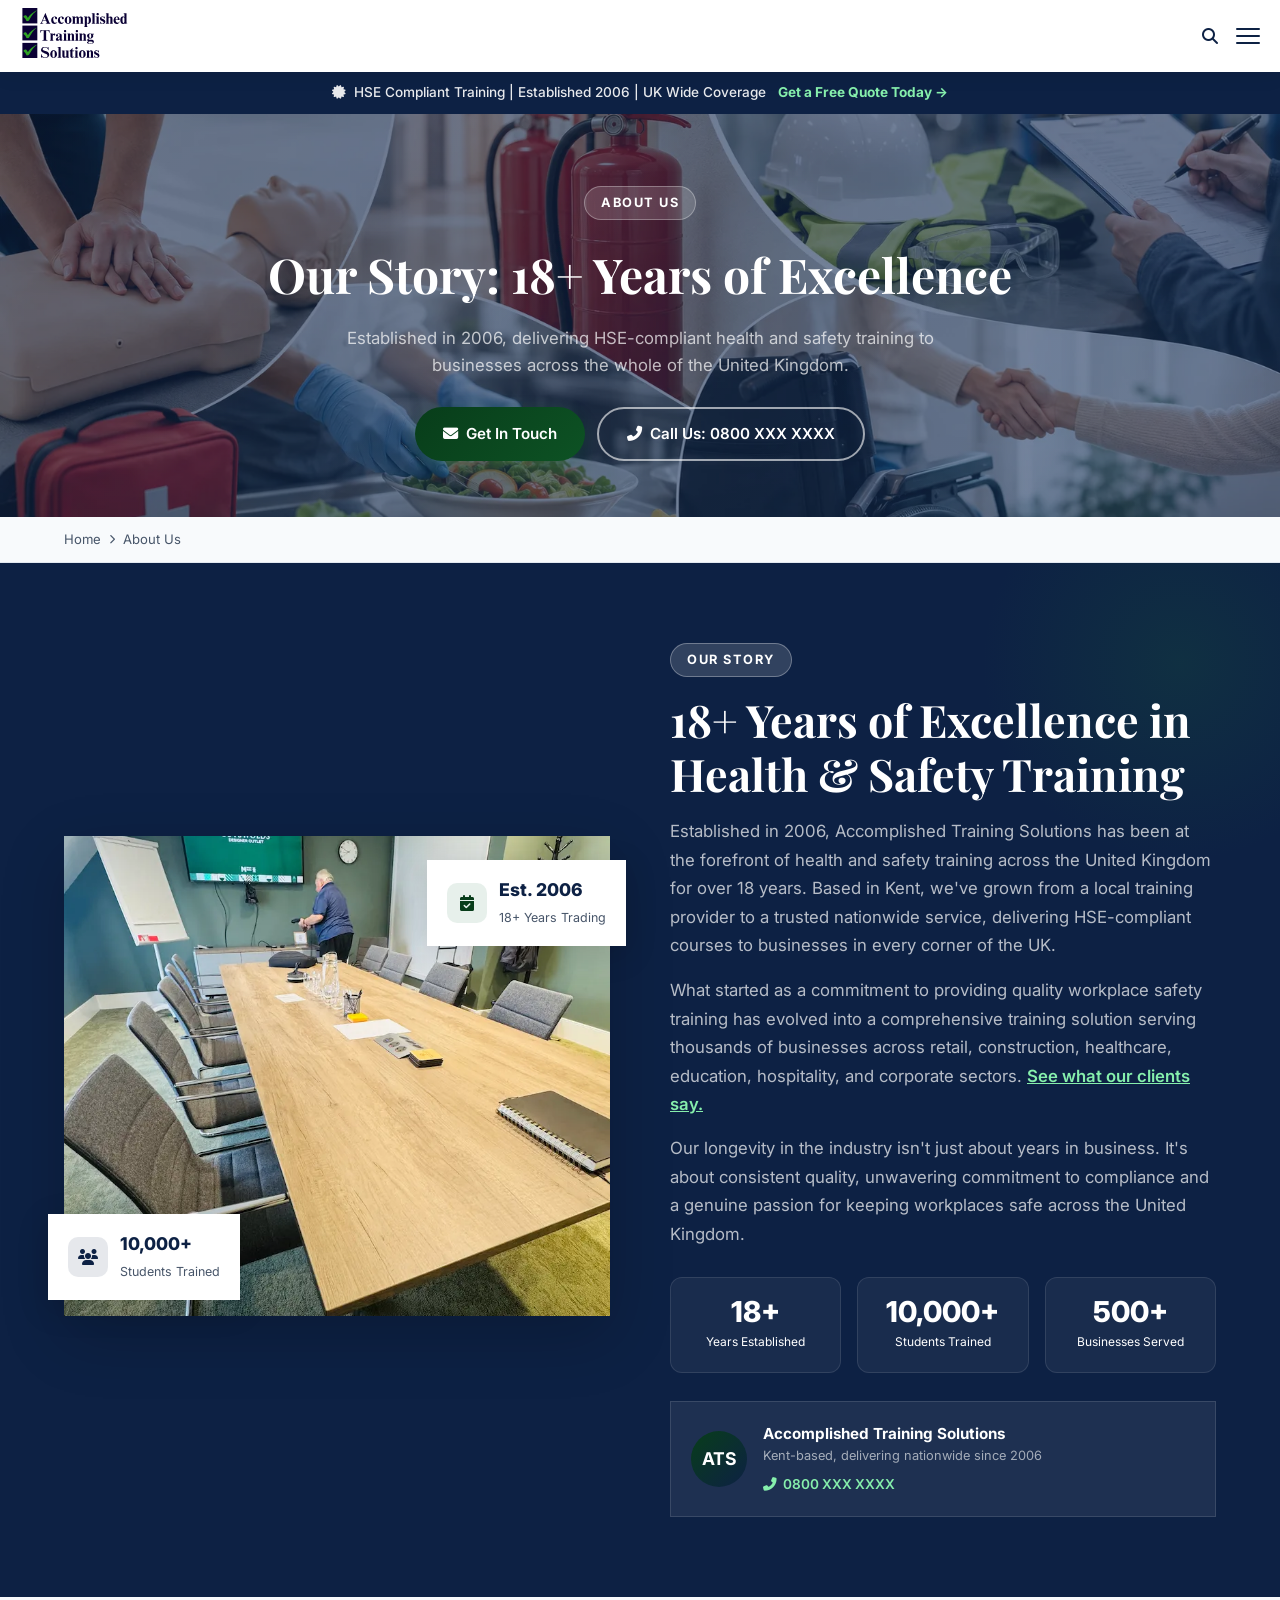
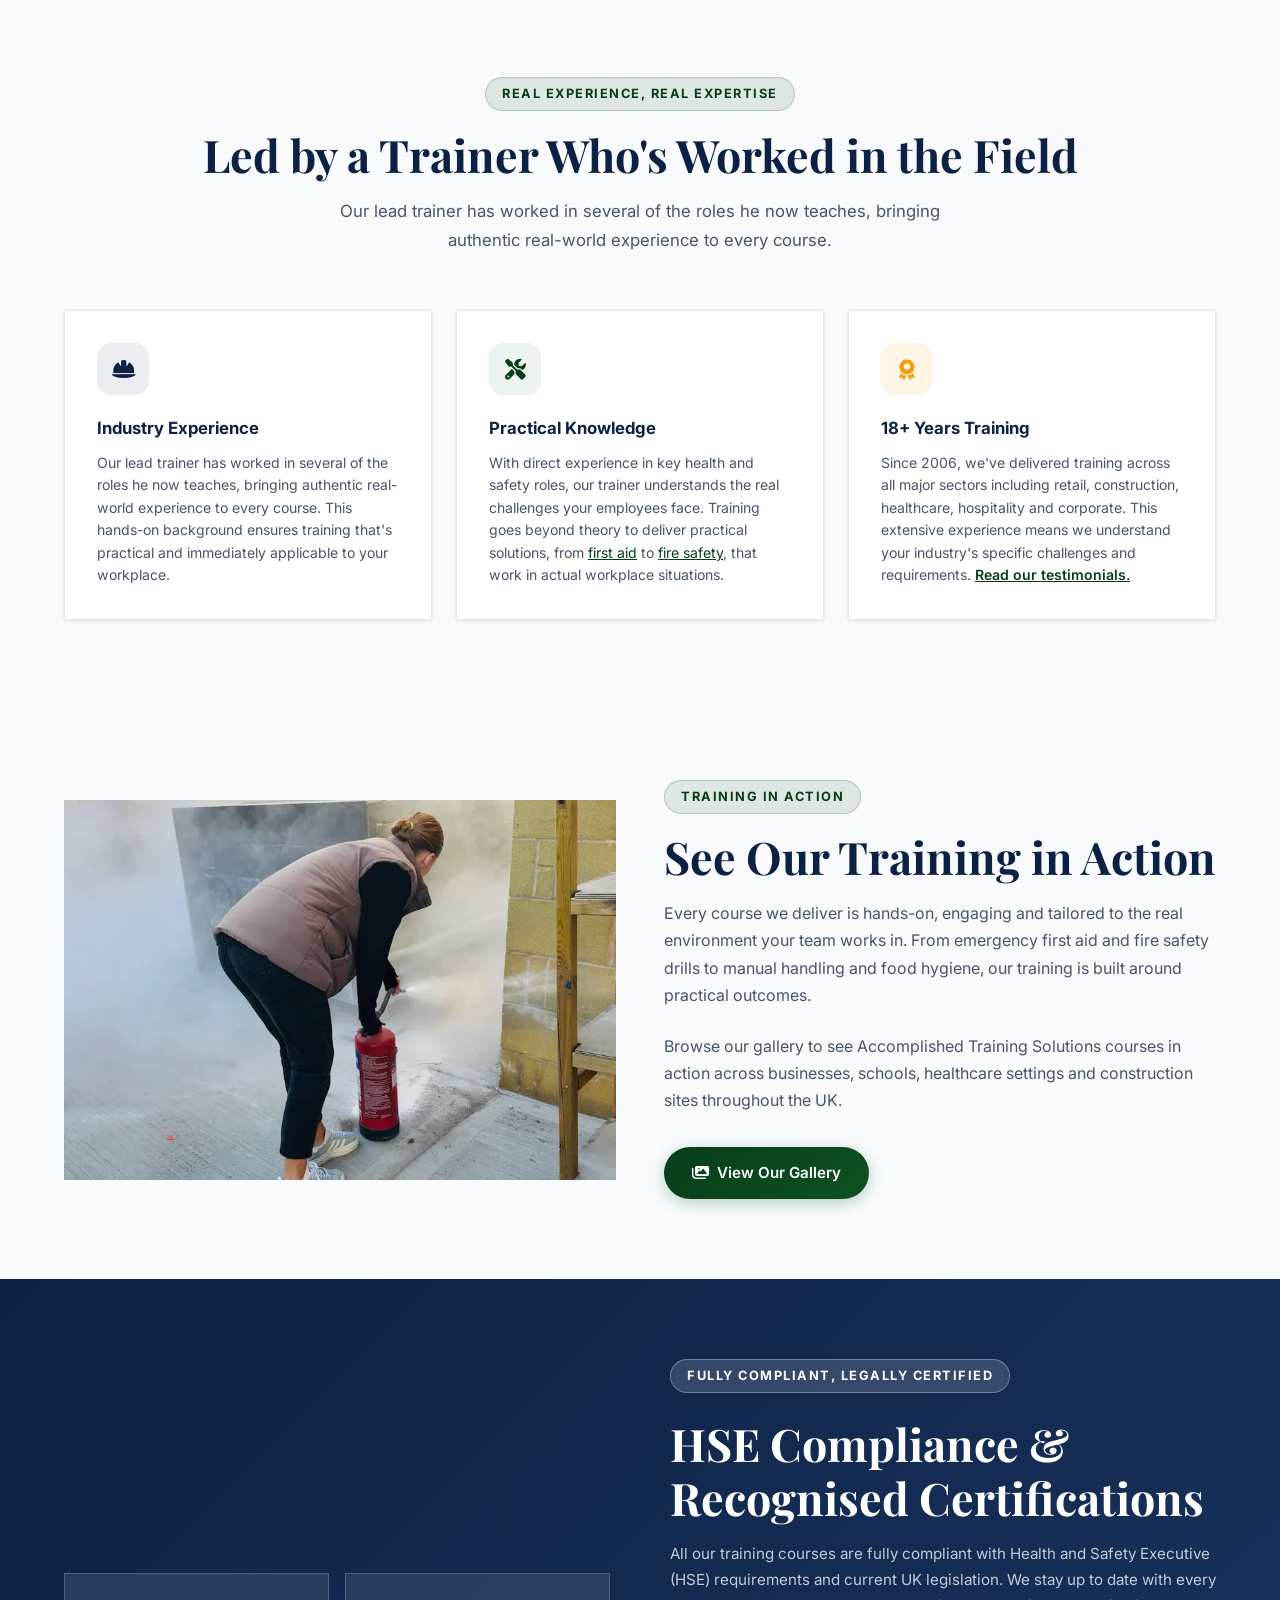
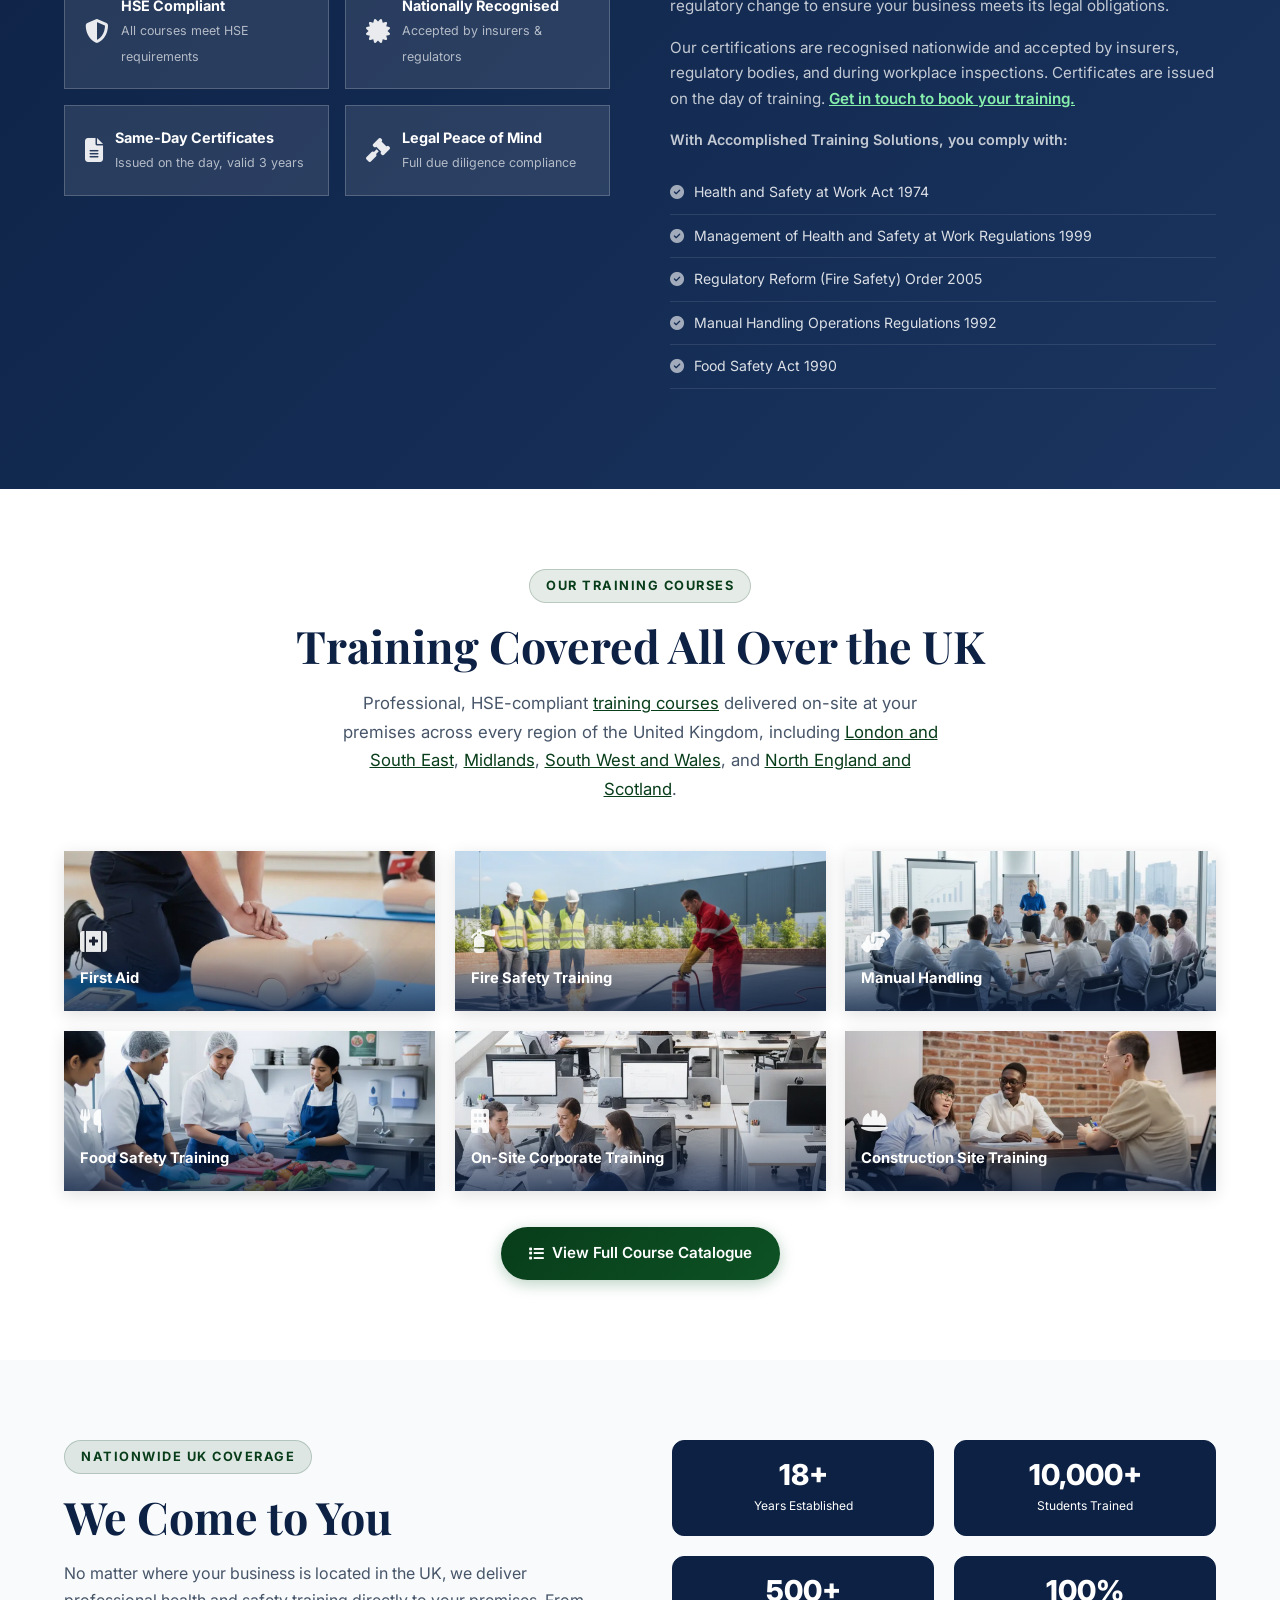
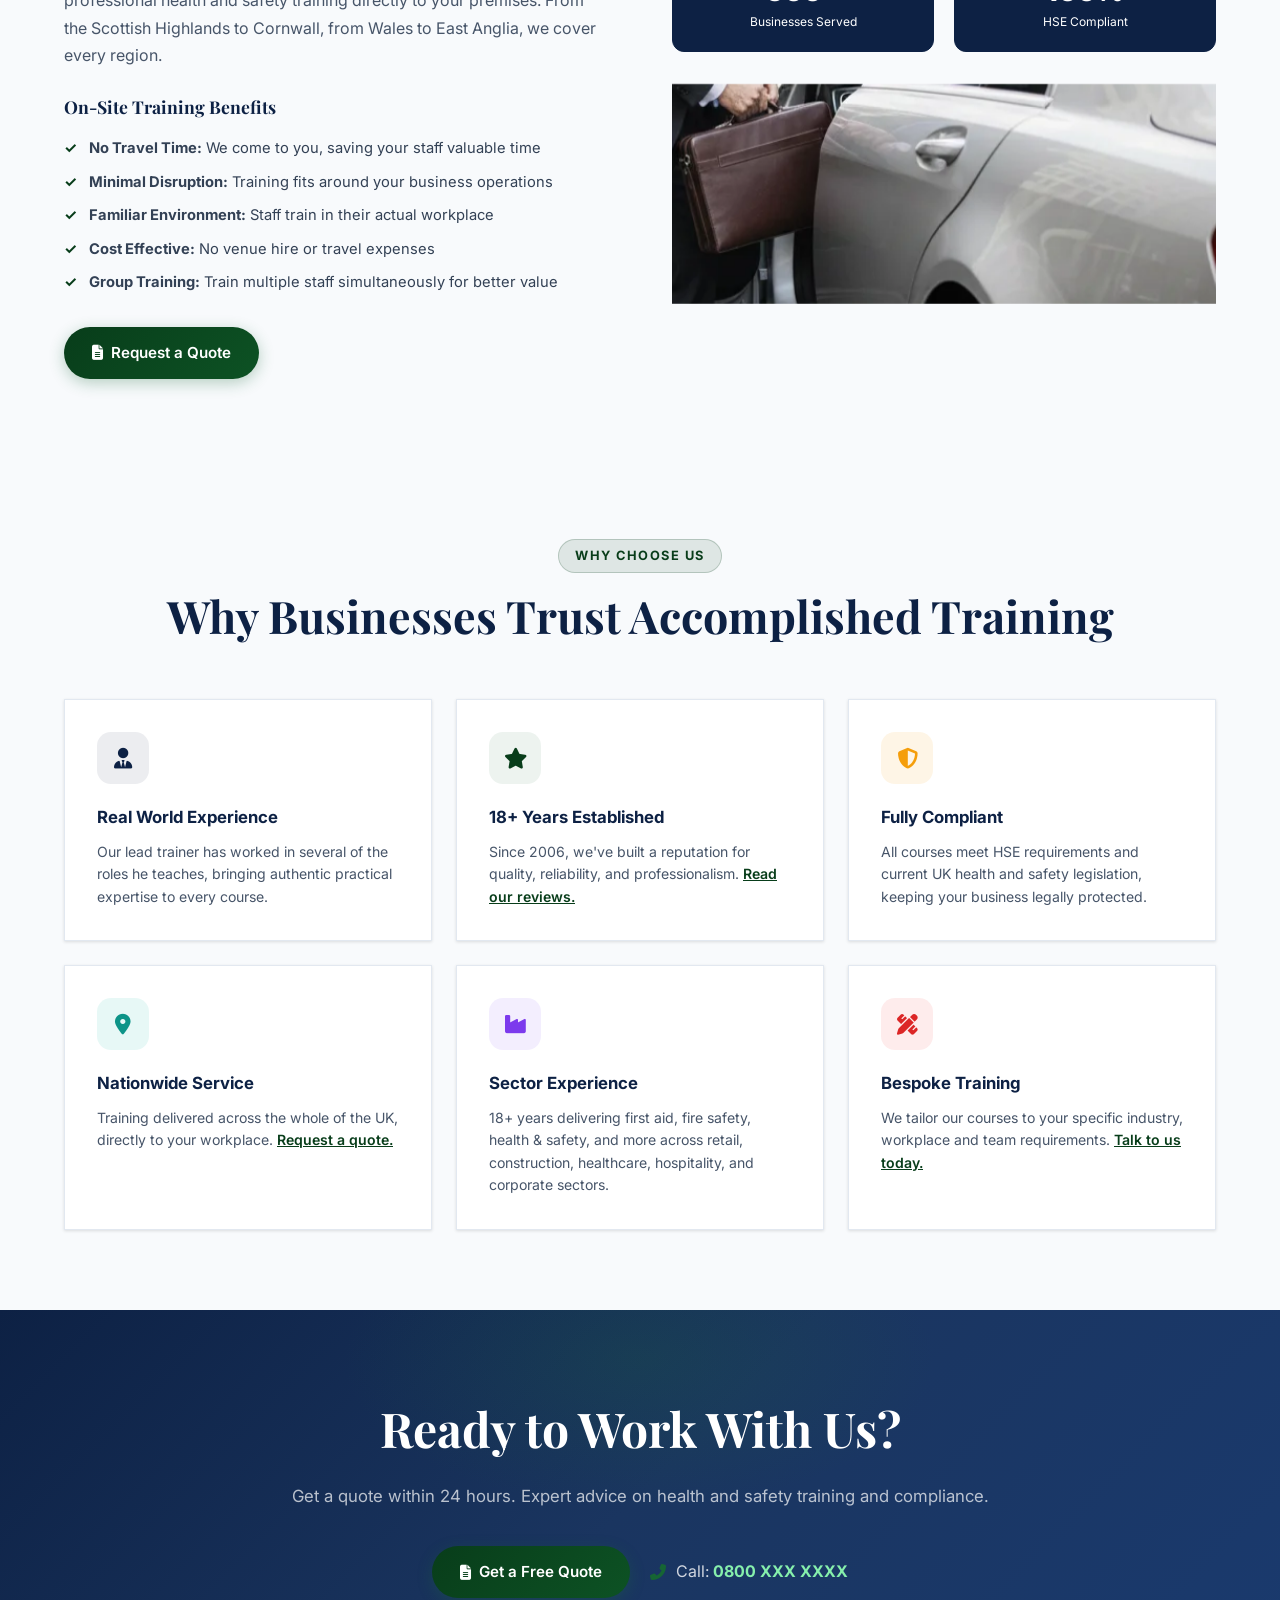
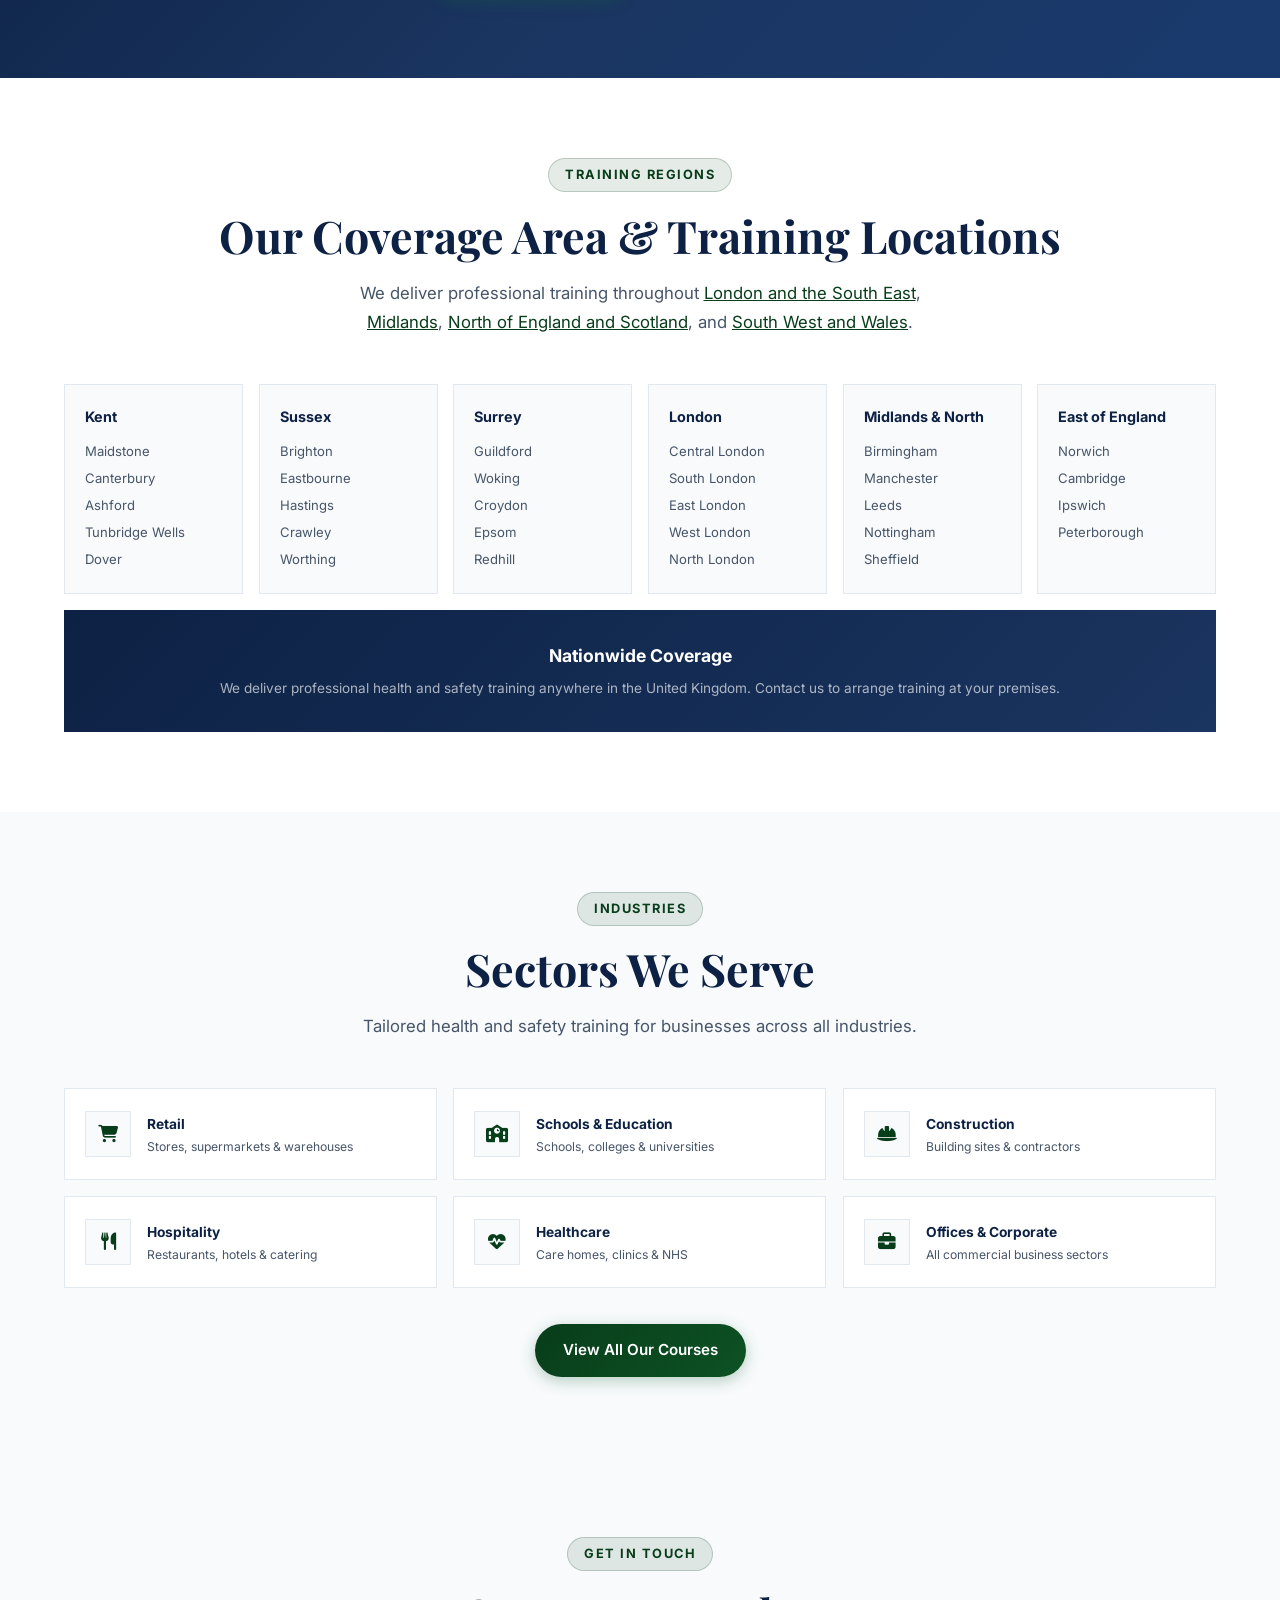
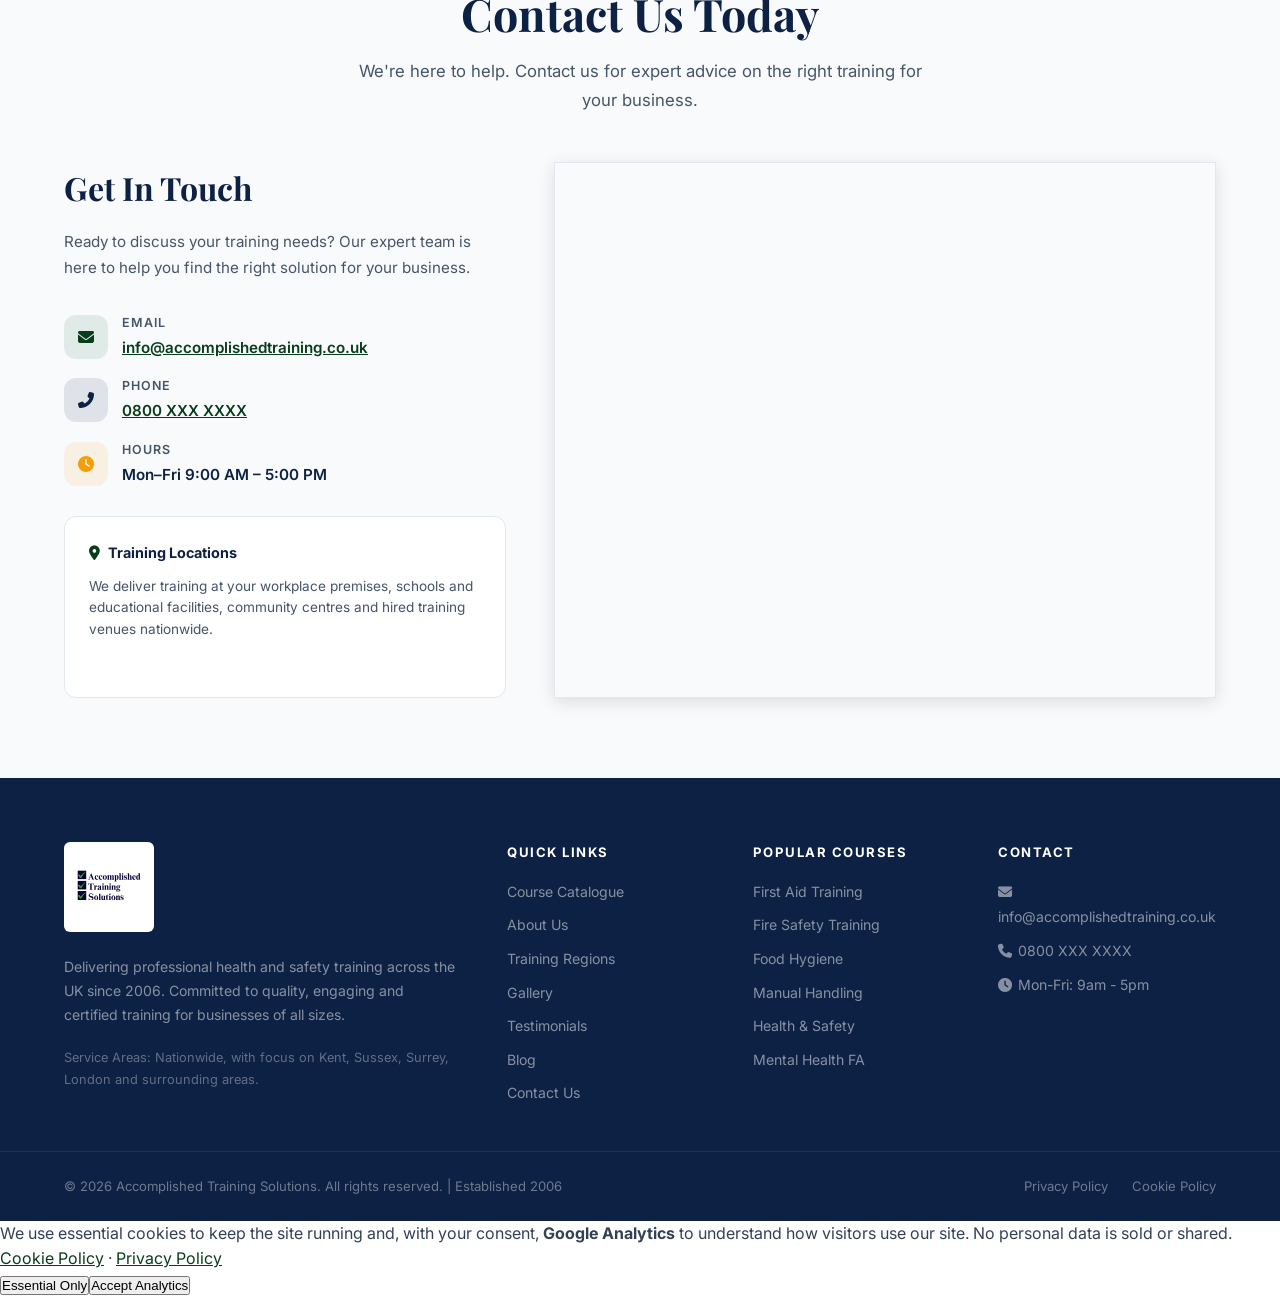
==== about.html @ ccbe7ee9 "Initial commit — Accomplished Training Solutions website Full site including all pages, styles, JS a" ====
<!DOCTYPE html>
<html lang="en">
<head>
    <meta charset="UTF-8">
    <meta name="viewport" content="width=device-width, initial-scale=1.0">
    <title>About Us - Accomplished Training Solutions</title>
    <link href="https://fonts.googleapis.com/css2?family=Inter:wght@300;400;500;600;700;800;900&family=Playfair+Display:wght@700;800&display=swap" rel="stylesheet">
    <link rel="stylesheet" href="https://cdnjs.cloudflare.com/ajax/libs/font-awesome/6.4.0/css/all.min.css">
    <link rel="stylesheet" href="styles/styles.css">
    <link rel="stylesheet" href="styles/courses.css">
    <link rel="stylesheet" href="styles/about.css">
</head>
<body>

<!-- ANNOUNCEMENT BAR -->
<div class="announcement-bar">
    <i class="fas fa-certificate"></i>&nbsp; HSE Compliant Training | Established 2006 | UK Wide Coverage
    <a href="#contact">Get a Free Quote Today &rarr;</a>
</div>

<!-- NAVBAR -->
<nav class="navbar" id="navbar">
    <div class="navbar-inner">
        <a href="index.html" class="navbar-logo">
            <img src="images/ats-logo.svg" alt="Accomplished Training Solutions" style="height:150px;width:auto;display:block;">
        </a>
        <div class="navbar-right">
            <ul class="navbar-nav">
                <li><a href="about.html" style="color:var(--green);font-weight:700;">About Us</a></li>
                <li><a href="courses.html">Course Catalogue</a></li>
                <li class="nav-item-dropdown">
                    <a href="javascript:void(0)">Training Regions <i class="fas fa-chevron-down nav-dropdown-arrow"></i></a>
                    <div class="nav-dropdown-menu">
                        <a href="london-south-east.html"><i class="fas fa-map-marker-alt"></i> London &amp; South East</a>
                        <a href="south-west-wales.html"><i class="fas fa-map-marker-alt"></i> South West &amp; Wales</a>
                        <a href="midlands.html"><i class="fas fa-map-marker-alt"></i> Midlands</a>
                        <a href="north-england-scotland.html"><i class="fas fa-map-marker-alt"></i> North England &amp; Scotland</a>
                    </div>
                </li>
                <li><a href="gallery.html">Gallery</a></li>
                <li><a href="testimonials.html">Testimonials</a></li>
                <li class="nav-item-dropdown">
                    <a href="blog.html">Blog <i class="fas fa-chevron-down nav-dropdown-arrow"></i></a>
                    <div class="nav-dropdown-menu">
                        <a href="blog.html"><i class="fas fa-th-list"></i> All Blog Posts</a>
                        <a href="blog-fire-safety-london.html"><i class="fas fa-fire"></i> Fire Safety Training in London</a>
                        <a href="blog-first-aid-training.html"><i class="fas fa-heart"></i> Why First Aid Training is Crucial</a>
                    </div>
                </li>
                <li><a href="contact.html">Contact</a></li>
            </ul>
            <div class="navbar-divider"></div>
            <button class="search-btn" id="searchToggle"><i class="fas fa-search"></i></button>
            <a href="tel:0800XXXXXXX" class="navbar-phone"><i class="fas fa-phone-alt"></i> 0800 XXX XXXX</a>
            <a href="#contact" class="btn-primary" style="padding:10px 20px;font-size:0.87rem;margin-left:16px;"><i class="fas fa-file-alt"></i> Free Quote</a>
        </div>
        <div class="nav-mobile-right">
            <button class="search-btn search-btn-mobile" id="searchToggleMobile"><i class="fas fa-search"></i></button>
            <div class="hamburger" id="hamburger"><span></span><span></span><span></span></div>
        </div>
    </div>
    <div class="search-overlay" id="searchOverlay">
        <div class="search-bar">
            <i class="fas fa-search"></i>
            <input type="text" id="searchInput" placeholder="Search courses, topics, regions...">
            <button class="search-close" id="searchClose"><i class="fas fa-times"></i></button>
        </div>
        <div class="search-results" id="searchResults"></div>
        <p class="search-no-results" id="searchNoResults">No results found. Try different keywords.</p>
    </div>
    <div class="mobile-menu" id="mobileMenu">
        <a href="about.html" style="color:var(--green);font-weight:700;">About Us</a>
        <a href="courses.html">Course Catalogue</a>
        <div class="mob-drop">
            <button class="mob-drop-btn" id="mobRegionsBtn">Training Regions <i class="fas fa-chevron-down mob-chevron"></i></button>
            <div class="mob-drop-body" id="mobRegionsBody">
                <a href="london-south-east.html"><i class="fas fa-map-marker-alt"></i> London &amp; South East</a>
                <a href="south-west-wales.html"><i class="fas fa-map-marker-alt"></i> South West &amp; Wales</a>
                <a href="midlands.html"><i class="fas fa-map-marker-alt"></i> Midlands</a>
                <a href="north-england-scotland.html"><i class="fas fa-map-marker-alt"></i> North England &amp; Scotland</a>
            </div>
        </div>
        <a href="gallery.html">Gallery</a>
        <a href="testimonials.html">Testimonials</a>
        <div class="mob-drop">
            <div class="mob-drop-split">
                <a href="blog.html">Blog</a>
                <button class="mob-drop-chevron" id="mobBlogBtn"><i class="fas fa-chevron-down mob-chevron"></i></button>
            </div>
            <div class="mob-drop-body" id="mobBlogBody">
                <a href="blog-fire-safety-london.html"><i class="fas fa-fire"></i> Fire Safety Training in London</a>
                <a href="blog-first-aid-training.html"><i class="fas fa-heart"></i> Why First Aid Training is Crucial</a>
            </div>
        </div>
        <a href="contact.html">Contact</a>
        <a href="tel:0800XXXXXXX" style="color:var(--green);font-weight:700;border-bottom:none;"><i class="fas fa-phone-alt"></i> 0800 XXX XXXX</a>
    </div>
</nav>

<!-- PAGE HERO -->
<section class="page-hero" style="padding:72px 0 56px;">
    <div class="container">
        <span class="section-tag">About Us</span>
        <h1>Our Story: 18+ Years of Excellence</h1>
        <p>Established in 2006, delivering HSE-compliant health and safety training to businesses across the whole of the United Kingdom.</p>
        <div style="display:flex;flex-wrap:wrap;justify-content:center;gap:12px;margin-top:28px;">
            <a href="contact.html" class="btn-primary"><i class="fas fa-envelope"></i> Get In Touch</a>
            <a href="tel:0800XXXXXXX" class="btn-secondary"><i class="fas fa-phone-alt"></i> Call Us: 0800 XXX XXXX</a>
        </div>
    </div>
</section>

<!-- BREADCRUMB -->
<div class="breadcrumb-bar">
    <div class="container">
        <nav class="breadcrumb-nav">
            <a href="index.html">Home</a>
            <i class="fas fa-chevron-right"></i>
            <span>About Us</span>
        </nav>
    </div>
</div>

<!-- OUR STORY -->
<section class="about-section section-padding" id="about">
    <div class="container">
        <div class="about-grid">
            <div class="about-img-container">
                <img src="images/gallery/training-session-on-site.webp"Accomplished Training Solutions team">
                <div class="about-stat-card top-right">
                    <div class="stat-icon green"><i class="fas fa-calendar-check"></i></div>
                    <div class="stat-text"><strong>Est. 2006</strong><span>18+ Years Trading</span></div>
                </div>
                <div class="about-stat-card bottom-left">
                    <div class="stat-icon navy"><i class="fas fa-users"></i></div>
                    <div class="stat-text"><strong>10,000+</strong><span>Students Trained</span></div>
                </div>
            </div>
            <div class="about-right">
                <span class="section-tag">Our Story</span>
                <h2 class="section-title">18+ Years of Excellence in Health &amp; Safety Training</h2>
                <p class="section-subtitle">Established in 2006, Accomplished Training Solutions has been at the forefront of health and safety training across the United Kingdom for over 18 years. Based in Kent, we've grown from a local training provider to a trusted nationwide service, delivering HSE-compliant courses to businesses in every corner of the UK.</p>
                <p class="section-subtitle" style="margin-top:16px;">What started as a commitment to providing quality workplace safety training has evolved into a comprehensive training solution serving thousands of businesses across retail, construction, healthcare, education, hospitality, and corporate sectors. <a href="testimonials.html" style="color:var(--green-pale);font-weight:600;">See what our clients say.</a></p>
                <p class="section-subtitle" style="margin-top:16px;">Our longevity in the industry isn't just about years in business. It's about consistent quality, unwavering commitment to compliance and a genuine passion for keeping workplaces safe across the United Kingdom.</p>
                <div class="about-stats">
                    <div class="about-stat-item">
                        <div class="about-stat-num">18+</div>
                        <div class="about-stat-lbl">Years Established</div>
                    </div>
                    <div class="about-stat-item">
                        <div class="about-stat-num">10,000+</div>
                        <div class="about-stat-lbl">Students Trained</div>
                    </div>
                    <div class="about-stat-item">
                        <div class="about-stat-num">500+</div>
                        <div class="about-stat-lbl">Businesses Served</div>
                    </div>
                </div>
                <div class="expert-card">
                    <div class="testimonial-avatar" style="width:56px;height:56px;font-size:1.1rem;flex-shrink:0;">ATS</div>
                    <div class="expert-info">
                        <h4>Accomplished Training Solutions</h4>
                        <p>Kent-based, delivering nationwide since 2006</p>
                        <a href="tel:0800XXXXXXX"><i class="fas fa-phone-alt" style="margin-right:6px;"></i>0800 XXX XXXX</a>
                    </div>
                </div>
            </div>
        </div>
    </div>
</section>

<!-- REAL EXPERIENCE -->
<section class="why-section section-padding">
    <div class="container">
        <div class="why-header">
            <span class="section-tag">Real Experience, Real Expertise</span>
            <h2 class="section-title">Led by a Trainer Who's Worked in the Field</h2>
            <p class="section-subtitle" style="margin:0 auto;">Our lead trainer has worked in several of the roles he now teaches, bringing authentic real-world experience to every course.</p>
        </div>
        <div class="why-grid">
            <div class="why-card anim-card">
                <div class="why-icon blue"><i class="fas fa-hard-hat"></i></div>
                <h3>Industry Experience</h3>
                <p>Our lead trainer has worked in several of the roles he now teaches, bringing authentic real-world experience to every course. This hands-on background ensures training that's practical and immediately applicable to your workplace.</p>
            </div>
            <div class="why-card anim-card">
                <div class="why-icon green"><i class="fas fa-tools"></i></div>
                <h3>Practical Knowledge</h3>
                <p>With direct experience in key health and safety roles, our trainer understands the real challenges your employees face. Training goes beyond theory to deliver practical solutions, from <a href="blog-first-aid-training.html">first aid</a> to <a href="blog-fire-safety-london.html">fire safety</a>, that work in actual workplace situations.</p>
            </div>
            <div class="why-card anim-card">
                <div class="why-icon gold"><i class="fas fa-award"></i></div>
                <h3>18+ Years Training</h3>
                <p>Since 2006, we've delivered training across all major sectors including retail, construction, healthcare, hospitality and corporate. This extensive experience means we understand your industry's specific challenges and requirements. <a href="testimonials.html" style="color:var(--green);font-weight:600;">Read our testimonials.</a></p>
            </div>
        </div>
    </div>
</section>

<!-- TRAINING IN ACTION -->
<section class="section-padding" style="background:var(--off-white);">
    <div class="container">
        <div class="about-training-grid">
            <div style="position:relative;overflow:hidden;">
                <img src="images/gallery/training-in-action-extinguisher-training.webp" alt="Trainees and instructor on an Accomplished Training Solutions course" style="width:100%;height:380px;object-fit:cover;display:block;">
            </div>
            <div>
                <span class="section-tag">Training In Action</span>
                <h2 class="section-title">See Our Training in Action</h2>
                <p style="font-size:1rem;color:var(--gray);line-height:1.7;margin-bottom:24px;">Every course we deliver is hands-on, engaging and tailored to the real environment your team works in. From emergency first aid and fire safety drills to manual handling and food hygiene, our training is built around practical outcomes.</p>
                <p style="font-size:1rem;color:var(--gray);line-height:1.7;margin-bottom:32px;">Browse our gallery to see Accomplished Training Solutions courses in action across businesses, schools, healthcare settings and construction sites throughout the UK.</p>
                <a href="gallery.html" class="btn-primary"><i class="fas fa-images"></i> View Our Gallery</a>
            </div>
        </div>
    </div>
</section>

<!-- FULLY COMPLIANT -->
<section class="compliance-section section-padding">
    <div class="container">
        <div class="compliance-grid">
            <div>
                <div class="compliance-badges">
                    <div class="compliance-badge">
                        <i class="fas fa-shield-alt"></i>
                        <div class="compliance-badge-text">
                            <strong>HSE Compliant</strong>
                            <span>All courses meet HSE requirements</span>
                        </div>
                    </div>
                    <div class="compliance-badge">
                        <i class="fas fa-certificate"></i>
                        <div class="compliance-badge-text">
                            <strong>Nationally Recognised</strong>
                            <span>Accepted by insurers &amp; regulators</span>
                        </div>
                    </div>
                    <div class="compliance-badge">
                        <i class="fas fa-file-alt"></i>
                        <div class="compliance-badge-text">
                            <strong>Same-Day Certificates</strong>
                            <span>Issued on the day, valid 3 years</span>
                        </div>
                    </div>
                    <div class="compliance-badge">
                        <i class="fas fa-gavel"></i>
                        <div class="compliance-badge-text">
                            <strong>Legal Peace of Mind</strong>
                            <span>Full due diligence compliance</span>
                        </div>
                    </div>
                </div>
            </div>
            <div class="compliance-right">
                <span class="section-tag" style="background:rgba(255,255,255,0.15);color:white;border-color:rgba(255,255,255,0.3);">Fully Compliant, Legally Certified</span>
                <h2 class="section-title" style="color:white;margin-top:8px;">HSE Compliance &amp; Recognised Certifications</h2>
                <p style="color:rgba(255,255,255,0.75);font-size:0.95rem;line-height:1.7;margin-bottom:16px;">All our training courses are fully compliant with Health and Safety Executive (HSE) requirements and current UK legislation. We stay up to date with every regulatory change to ensure your business meets its legal obligations.</p>
                <p style="color:rgba(255,255,255,0.75);font-size:0.95rem;line-height:1.7;margin-bottom:16px;">Our certifications are recognised nationwide and accepted by insurers, regulatory bodies, and during workplace inspections. Certificates are issued on the day of training. <a href="contact.html" style="color:var(--green-pale);font-weight:600;">Get in touch to book your training.</a></p>
                <p style="color:rgba(255,255,255,0.75);font-size:0.9rem;margin-bottom:12px;font-weight:600;">With Accomplished Training Solutions, you comply with:</p>
                <ul class="compliance-list">
                    <li><i class="fas fa-check-circle"></i> Health and Safety at Work Act 1974</li>
                    <li><i class="fas fa-check-circle"></i> Management of Health and Safety at Work Regulations 1999</li>
                    <li><i class="fas fa-check-circle"></i> Regulatory Reform (Fire Safety) Order 2005</li>
                    <li><i class="fas fa-check-circle"></i> Manual Handling Operations Regulations 1992</li>
                    <li><i class="fas fa-check-circle"></i> Food Safety Act 1990</li>
                </ul>
            </div>
        </div>
    </div>
</section>

<!-- OUR TRAINING COURSES -->
<section class="section-padding" style="background:white;">
    <div class="container">
        <div class="courses-header">
            <span class="section-tag">Our Training Courses</span>
            <h2 class="section-title">Training Covered All Over the UK</h2>
            <p class="section-subtitle" style="margin:0 auto;">Professional, HSE-compliant <a href="courses.html">training courses</a> delivered on-site at your premises across every region of the United Kingdom, including <a href="london-south-east.html">London and South East</a>, <a href="midlands.html">Midlands</a>, <a href="south-west-wales.html">South West and Wales</a>, and <a href="north-england-scotland.html">North England and Scotland</a>.</p>
        </div>
        <div class="about-courses-grid">
            <div class="sector-card anim-card">
                <img src="images/first-aid.webp" alt="First aid training course in progress at UK workplace">
                <div class="sector-overlay">
                    <span class="sector-icon"><i class="fas fa-first-aid"></i></span>
                    <h4>First Aid</h4>
                </div>
            </div>
            <div class="sector-card anim-card">
                <img src="images/fire-warden-training.webp" alt="Fire safety training demonstration with extinguisher">
                <div class="sector-overlay">
                    <span class="sector-icon"><i class="fas fa-fire-extinguisher"></i></span>
                    <h4>Fire Safety Training</h4>
                </div>
            </div>
            <div class="sector-card anim-card">
                <img src="images/health-and-safety-coporate.webp" alt="Manual handling training session showing proper lifting techniques">
                <div class="sector-overlay">
                    <span class="sector-icon"><i class="fas fa-hands-helping"></i></span>
                    <h4>Manual Handling</h4>
                </div>
            </div>
            <div class="sector-card anim-card">
                <img src="images/food-hygiene.webp" alt="Food safety and hygiene training for hospitality staff">
                <div class="sector-overlay">
                    <span class="sector-icon"><i class="fas fa-utensils"></i></span>
                    <h4>Food Safety Training</h4>
                </div>
            </div>
            <div class="sector-card anim-card">
                <img src="images/coporate.webp" alt="On-site health and safety training at corporate office">
                <div class="sector-overlay">
                    <span class="sector-icon"><i class="fas fa-building"></i></span>
                    <h4>On-Site Corporate Training</h4>
                </div>
            </div>
            <div class="sector-card anim-card">
                <img src="images/disability-discrimination-awareness-card.webp" alt="Health and safety training for construction industry workers" style="object-position:left center;">
                <div class="sector-overlay">
                    <span class="sector-icon"><i class="fas fa-hard-hat"></i></span>
                    <h4>Construction Site Training</h4>
                </div>
            </div>
        </div>
        <div style="text-align:center;margin-top:36px;">
            <a href="courses.html" class="btn-primary"><i class="fas fa-list"></i> View Full Course Catalogue</a>
        </div>
    </div>
</section>

<!-- NATIONWIDE COVERAGE -->
<section class="section-padding" style="background:var(--off-white);" id="coverage">
    <div class="container">
        <div class="about-coverage-grid">
            <div>
                <span class="section-tag">Nationwide UK Coverage</span>
                <h2 class="section-title">We Come to You</h2>
                <p style="font-size:1rem;color:var(--gray);line-height:1.7;margin-bottom:24px;">No matter where your business is located in the UK, we deliver professional health and safety training directly to your premises. From the Scottish Highlands to Cornwall, from Wales to East Anglia, we cover every region.</p>
                <h3 style="font-family:var(--font-display);font-size:1.1rem;color:var(--navy);margin-bottom:16px;">On-Site Training Benefits</h3>
                <ul style="list-style:none;display:flex;flex-direction:column;gap:10px;margin-bottom:32px;">
                    <li style="display:flex;align-items:flex-start;gap:12px;font-size:0.92rem;color:var(--dark-gray);"><span style="color:var(--green);font-weight:700;flex-shrink:0;">&#10003;</span><span><strong>No Travel Time:</strong> We come to you, saving your staff valuable time</span></li>
                    <li style="display:flex;align-items:flex-start;gap:12px;font-size:0.92rem;color:var(--dark-gray);"><span style="color:var(--green);font-weight:700;flex-shrink:0;">&#10003;</span><span><strong>Minimal Disruption:</strong> Training fits around your business operations</span></li>
                    <li style="display:flex;align-items:flex-start;gap:12px;font-size:0.92rem;color:var(--dark-gray);"><span style="color:var(--green);font-weight:700;flex-shrink:0;">&#10003;</span><span><strong>Familiar Environment:</strong> Staff train in their actual workplace</span></li>
                    <li style="display:flex;align-items:flex-start;gap:12px;font-size:0.92rem;color:var(--dark-gray);"><span style="color:var(--green);font-weight:700;flex-shrink:0;">&#10003;</span><span><strong>Cost Effective:</strong> No venue hire or travel expenses</span></li>
                    <li style="display:flex;align-items:flex-start;gap:12px;font-size:0.92rem;color:var(--dark-gray);"><span style="color:var(--green);font-weight:700;flex-shrink:0;">&#10003;</span><span><strong>Group Training:</strong> Train multiple staff simultaneously for better value</span></li>
                </ul>
                <a href="contact.html" class="btn-primary"><i class="fas fa-file-alt"></i> Request a Quote</a>
            </div>
            <div>
                <div class="about-stat-grid">
                    <div class="about-stat-item" style="background:var(--navy);border-color:var(--navy);">
                        <div class="about-stat-num">18+</div>
                        <div class="about-stat-lbl">Years Established</div>
                    </div>
                    <div class="about-stat-item" style="background:var(--navy);border-color:var(--navy);">
                        <div class="about-stat-num">10,000+</div>
                        <div class="about-stat-lbl">Students Trained</div>
                    </div>
                    <div class="about-stat-item" style="background:var(--navy);border-color:var(--navy);">
                        <div class="about-stat-num">500+</div>
                        <div class="about-stat-lbl">Businesses Served</div>
                    </div>
                    <div class="about-stat-item" style="background:var(--navy);border-color:var(--navy);">
                        <div class="about-stat-num">100%</div>
                        <div class="about-stat-lbl">HSE Compliant</div>
                    </div>
                </div>
                <img src="images/uk-coverage.webp" alt="UK nationwide training coverage" style="width:100%;height:220px;object-fit:cover;display:block;">
            </div>
        </div>
    </div>
</section>

<!-- WHY BUSINESSES TRUST US -->
<section class="why-section section-padding">
    <div class="container">
        <div class="why-header">
            <span class="section-tag">Why Choose Us</span>
            <h2 class="section-title">Why Businesses Trust Accomplished Training</h2>
        </div>
        <div class="why-grid">
            <div class="why-card anim-card">
                <div class="why-icon blue"><i class="fas fa-user-tie"></i></div>
                <h3>Real World Experience</h3>
                <p>Our lead trainer has worked in several of the roles he teaches, bringing authentic practical expertise to every course.</p>
            </div>
            <div class="why-card anim-card">
                <div class="why-icon green"><i class="fas fa-star"></i></div>
                <h3>18+ Years Established</h3>
                <p>Since 2006, we've built a reputation for quality, reliability, and professionalism. <a href="testimonials.html" style="color:var(--green);font-weight:600;">Read our reviews.</a></p>
            </div>
            <div class="why-card anim-card">
                <div class="why-icon gold"><i class="fas fa-shield-alt"></i></div>
                <h3>Fully Compliant</h3>
                <p>All courses meet HSE requirements and current UK health and safety legislation, keeping your business legally protected.</p>
            </div>
            <div class="why-card anim-card">
                <div class="why-icon teal"><i class="fas fa-map-marker-alt"></i></div>
                <h3>Nationwide Service</h3>
                <p>Training delivered across the whole of the UK, directly to your workplace. <a href="contact.html" style="color:var(--green);font-weight:600;">Request a quote.</a></p>
            </div>
            <div class="why-card anim-card">
                <div class="why-icon purple"><i class="fas fa-industry"></i></div>
                <h3>Sector Experience</h3>
                <p>18+ years delivering first aid, fire safety, health &amp; safety, and more across retail, construction, healthcare, hospitality, and corporate sectors.</p>
            </div>
            <div class="why-card anim-card">
                <div class="why-icon red"><i class="fas fa-pencil-ruler"></i></div>
                <h3>Bespoke Training</h3>
                <p>We tailor our courses to your specific industry, workplace and team requirements. <a href="contact.html" style="color:var(--green);font-weight:600;">Talk to us today.</a></p>
            </div>
        </div>
    </div>
</section>

<!-- CTA -->
<section class="cta-section section-padding">
    <div class="container">
        <div class="cta-content">
            <h2>Ready to Work With Us?</h2>
            <p>Get a quote within 24 hours. Expert advice on health and safety training and compliance.</p>
            <div class="cta-actions">
                <a href="contact.html" class="btn-primary"><i class="fas fa-file-alt"></i> Get a Free Quote</a>
                <div class="cta-phone">
                    <i class="fas fa-phone-alt"></i>
                    <span>Call: <a href="tel:0800XXXXXXX">0800 XXX XXXX</a></span>
                </div>
            </div>
        </div>
    </div>
</section>

<!-- COVERAGE GRID -->
<section class="section-padding" style="background:white;" id="coverage-map">
    <div class="container">
        <div class="coverage-header">
            <span class="section-tag">Training Regions</span>
            <h2 class="section-title">Our Coverage Area &amp; Training Locations</h2>
            <p class="section-subtitle" style="margin:0 auto;">We deliver professional training throughout <a href="london-south-east.html">London and the South East</a>, <a href="midlands.html">Midlands</a>, <a href="north-england-scotland.html">North of England and Scotland</a>, and <a href="south-west-wales.html">South West and Wales</a>.</p>
        </div>
        <div class="coverage-grid">
            <div class="coverage-region"><h4>Kent</h4><ul><li>Maidstone</li><li>Canterbury</li><li>Ashford</li><li>Tunbridge Wells</li><li>Dover</li></ul></div>
            <div class="coverage-region"><h4>Sussex</h4><ul><li>Brighton</li><li>Eastbourne</li><li>Hastings</li><li>Crawley</li><li>Worthing</li></ul></div>
            <div class="coverage-region"><h4>Surrey</h4><ul><li>Guildford</li><li>Woking</li><li>Croydon</li><li>Epsom</li><li>Redhill</li></ul></div>
            <div class="coverage-region"><h4>London</h4><ul><li>Central London</li><li>South London</li><li>East London</li><li>West London</li><li>North London</li></ul></div>
            <div class="coverage-region"><h4>Midlands &amp; North</h4><ul><li>Birmingham</li><li>Manchester</li><li>Leeds</li><li>Nottingham</li><li>Sheffield</li></ul></div>
            <div class="coverage-region"><h4>East of England</h4><ul><li>Norwich</li><li>Cambridge</li><li>Ipswich</li><li>Peterborough</li></ul></div>
            <div class="coverage-nationwide">
                <h4>Nationwide Coverage</h4>
                <p>We deliver professional health and safety training anywhere in the United Kingdom. Contact us to arrange training at your premises.</p>
            </div>
        </div>
    </div>
</section>

<!-- SECTORS -->
<section class="section-padding" style="background:var(--off-white);">
    <div class="container">
        <div class="sectors-header">
            <span class="section-tag">Industries</span>
            <h2 class="section-title">Sectors We Serve</h2>
            <p class="section-subtitle" style="margin:0 auto;">Tailored health and safety training for businesses across all industries.</p>
        </div>
        <div class="sectors-alt-grid">
            <div class="sectors-alt-card"><div class="sectors-alt-icon"><i class="fas fa-shopping-cart"></i></div><div><h4>Retail</h4><p>Stores, supermarkets &amp; warehouses</p></div></div>
            <div class="sectors-alt-card"><div class="sectors-alt-icon"><i class="fas fa-school"></i></div><div><h4>Schools &amp; Education</h4><p>Schools, colleges &amp; universities</p></div></div>
            <div class="sectors-alt-card"><div class="sectors-alt-icon"><i class="fas fa-hard-hat"></i></div><div><h4>Construction</h4><p>Building sites &amp; contractors</p></div></div>
            <div class="sectors-alt-card"><div class="sectors-alt-icon"><i class="fas fa-utensils"></i></div><div><h4>Hospitality</h4><p>Restaurants, hotels &amp; catering</p></div></div>
            <div class="sectors-alt-card"><div class="sectors-alt-icon"><i class="fas fa-heartbeat"></i></div><div><h4>Healthcare</h4><p>Care homes, clinics &amp; NHS</p></div></div>
            <div class="sectors-alt-card"><div class="sectors-alt-icon"><i class="fas fa-briefcase"></i></div><div><h4>Offices &amp; Corporate</h4><p>All commercial business sectors</p></div></div>
        </div>
        <div style="text-align:center;margin-top:36px;">
            <a href="courses.html" class="btn-primary">View All Our Courses</a>
        </div>
    </div>
</section>

<!-- CONTACT -->
<section class="contact-section section-padding" id="contact">
    <div class="container">
        <div style="text-align:center;margin-bottom:48px;">
            <span class="section-tag">Get In Touch</span>
            <h2 class="section-title">Contact Us Today</h2>
            <p class="section-subtitle" style="margin:0 auto;">We're here to help. Contact us for expert advice on the right training for your business.</p>
        </div>
        <div class="contact-grid">
            <div class="contact-info">
                <h2>Get In Touch</h2>
                <p>Ready to discuss your training needs? Our expert team is here to help you find the right solution for your business.</p>
                <div class="contact-items">
                    <div class="contact-item">
                        <div class="contact-item-icon green"><i class="fas fa-envelope"></i></div>
                        <div class="contact-item-text"><strong>Email</strong><span><a href="mailto:info@accomplishedtraining.co.uk">info@accomplishedtraining.co.uk</a></span></div>
                    </div>
                    <div class="contact-item">
                        <div class="contact-item-icon navy"><i class="fas fa-phone-alt"></i></div>
                        <div class="contact-item-text"><strong>Phone</strong><span><a href="tel:0800XXXXXXX">0800 XXX XXXX</a></span></div>
                    </div>
                    <div class="contact-item">
                        <div class="contact-item-icon gold"><i class="fas fa-clock"></i></div>
                        <div class="contact-item-text"><strong>Hours</strong><span>Mon&ndash;Fri 9:00 AM &ndash; 5:00 PM</span></div>
                    </div>
                </div>
                <div style="margin-top:28px;padding:24px;background:white;border-radius:var(--radius-md);border:1px solid var(--light-gray);">
                    <h4 style="font-size:0.9rem;font-weight:700;color:var(--navy);margin-bottom:12px;"><i class="fas fa-map-marker-alt" style="color:var(--green);margin-right:8px;"></i>Training Locations</h4>
                    <p style="font-size:0.85rem;color:var(--gray);line-height:1.6;">We deliver training at your workplace premises, schools and educational facilities, community centres and hired training venues nationwide.</p>
                </div>
            </div>
            <div style="position:relative;min-height:420px;height:100%;overflow:hidden;border:1px solid var(--light-gray);box-shadow:var(--shadow-md);">
                <iframe
                    src="https://maps.google.com/maps?q=United+Kingdom&output=embed&z=5"
                    style="position:absolute;top:0;left:0;width:100%;height:100%;border:0;display:block;"
                    allowfullscreen=""
                    loading="lazy"
                    referrerpolicy="no-referrer-when-downgrade"
                    title="ATS Training Coverage, England and Wales">
                </iframe>
            </div>
        </div>
    </div>
</section>

<!-- FOOTER -->
<footer class="footer">
    <div class="footer-main">
        <div class="container">
            <div class="footer-grid">
                <div class="footer-brand">
                    <a href="index.html" class="navbar-logo" style="margin-bottom:0;">
                        <img src="images/ats-logo.svg" alt="Accomplished Training Solutions" style="height:90px;width:auto;display:block;">
                    </a>
                    <p>Delivering professional health and safety training across the UK since 2006. Committed to quality, engaging and certified training for businesses of all sizes.</p>
                    <p style="font-size:0.8rem;color:rgba(255,255,255,0.35);">Service Areas: Nationwide, with focus on Kent, Sussex, Surrey, London and surrounding areas.</p>
                </div>
                <div class="footer-col">
                    <h4>Quick Links</h4>
                    <ul>
                        <li><a href="courses.html">Course Catalogue</a></li>
                        <li><a href="about.html">About Us</a></li>
                        <li><a href="javascript:void(0)">Training Regions</a></li>
                        <li><a href="gallery.html">Gallery</a></li>
                        <li><a href="testimonials.html">Testimonials</a></li>
                        <li><a href="blog.html">Blog</a></li>
                        <li><a href="contact.html">Contact Us</a></li>
                    </ul>
                </div>
                <div class="footer-col">
                    <h4>Popular Courses</h4>
                    <ul>
                        <li><a href="courses.html#first-aid">First Aid Training</a></li>
                        <li><a href="courses.html#fire-safety">Fire Safety Training</a></li>
                        <li><a href="courses.html#food-safety">Food Hygiene</a></li>
                        <li><a href="courses.html#health-safety">Manual Handling</a></li>
                        <li><a href="courses.html#health-safety">Health &amp; Safety</a></li>
                        <li><a href="courses.html#specialist">Mental Health FA</a></li>
                    </ul>
                </div>
                <div class="footer-col">
                    <h4>Contact</h4>
                    <ul>
                        <li><a href="mailto:info@accomplishedtraining.co.uk"><i class="fas fa-envelope" style="width:16px;"></i> info@accomplishedtraining.co.uk</a></li>
                        <li><a href="tel:0800XXXXXXX"><i class="fas fa-phone" style="width:16px;"></i> 0800 XXX XXXX</a></li>
                        <li><a href="#"><i class="fas fa-clock" style="width:16px;"></i> Mon-Fri: 9am - 5pm</a></li>
                    </ul>
                </div>
            </div>
        </div>
    </div>
    <div class="footer-divider"></div>
    <div class="container">
        <div class="footer-bottom">
            <p>&copy; 2026 Accomplished Training Solutions. All rights reserved. | Established 2006</p>
            <div class="footer-bottom-links">
                <a href="privacy-policy.html">Privacy Policy</a>
                <a href="cookie-policy.html">Cookie Policy</a>
            </div>
        </div>
    </div>
</footer>

<script src="main.js"></script>
</body>
</html>
---- styles/styles.css ----
*, *::before, *::after { margin: 0; padding: 0; box-sizing: border-box; }
:root {
    --navy: #0d2144;
    --navy-light: #1a3560;
    --green: #083d1a;
    --green-light: #0d5224;
    --green-accent: #166534;
    --white: #ffffff;
    --off-white: #f8fafc;
    --light-gray: #e2e8f0;
    --gray: #475569;
    --dark-gray: #334155;
    --gold: #f59e0b;
    --green-pale: #86efac;
    --font-main: 'Inter', sans-serif;
    --font-display: 'Playfair Display', serif;
    --shadow-sm: 0 1px 3px rgba(0,0,0,0.12);
    --shadow-md: 0 4px 16px rgba(0,0,0,0.12);
    --shadow-lg: 0 8px 32px rgba(0,0,0,0.16);
    --shadow-xl: 0 20px 60px rgba(0,0,0,0.2);
    --radius-sm: 8px;
    --radius-md: 12px;
    --radius-lg: 20px;
    --radius-xl: 28px;
}
html { scroll-behavior: smooth; }
a { color: var(--green); }
body { font-family: var(--font-main); color: var(--dark-gray); background: var(--white); line-height: 1.6; padding-top: 72px; }

/* UTILITY */
.container { max-width: 1200px; margin: 0 auto; padding: 0 24px; }
.section-padding { padding: 80px 0; }
.btn-primary {
    display: inline-flex; align-items: center; gap: 8px;
    background: linear-gradient(135deg, var(--green), var(--green-light));
    color: white; padding: 14px 28px; border-radius: 50px;
    text-decoration: none; font-weight: 600; font-size: 0.95rem;
    transition: all 0.3s ease; border: none; cursor: pointer;
    box-shadow: 0 4px 15px rgba(27,107,58,0.3);
}
.btn-primary:hover { transform: translateY(-2px); box-shadow: 0 8px 25px rgba(27,107,58,0.4); }
.btn-secondary {
    display: inline-flex; align-items: center; gap: 8px;
    background: transparent; color: white; padding: 13px 28px; border-radius: 50px;
    text-decoration: none; font-weight: 600; font-size: 0.95rem;
    transition: all 0.3s ease; border: 2px solid rgba(255,255,255,0.6); cursor: pointer;
}
.btn-secondary:hover { background: rgba(255,255,255,0.1); border-color: white; transform: translateY(-2px); }
.btn-outline {
    display: inline-flex; align-items: center; gap: 8px;
    background: transparent; color: var(--navy); padding: 12px 24px; border-radius: 50px;
    text-decoration: none; font-weight: 600; font-size: 0.9rem;
    transition: all 0.3s ease; border: 2px solid var(--navy);
}
.btn-outline:hover { background: var(--navy); color: white; transform: translateY(-2px); }
.section-tag {
    display: inline-block; background: rgba(8,61,26,0.1); color: var(--green);
    padding: 6px 16px; border-radius: 50px; font-size: 0.8rem; font-weight: 700;
    text-transform: uppercase; letter-spacing: 1.5px; margin-bottom: 16px;
    border: 1px solid rgba(8,61,26,0.2);
}
/* Dark-background sections — consistent white pill */
.about-right .section-tag,
.compliance-right .section-tag,
.testimonials-header .section-tag,
.protection-header .section-tag { background: rgba(255,255,255,0.15); color: white; border-color: rgba(255,255,255,0.3); }
.section-title { font-family: var(--font-display); font-size: clamp(1.8rem,4vw,2.8rem); color: var(--navy); line-height: 1.2; margin-bottom: 16px; }
.section-subtitle { font-size: 1.05rem; color: var(--gray); line-height: 1.7; max-width: 600px; }

/* ANNOUNCEMENT BAR */
.announcement-bar { background: var(--navy); color: rgba(255,255,255,0.9); text-align: center; padding: 10px 24px; font-size: 0.85rem; font-weight: 500; }
.announcement-bar a { color: var(--green-pale); text-decoration: none; font-weight: 700; margin-left: 8px; }

/* BREADCRUMB BAR */
.breadcrumb-bar { background: var(--off-white); border-bottom: 1px solid var(--light-gray); }
.breadcrumb-nav { display: flex; align-items: center; gap: 8px; padding: 12px 0; font-size: 0.82rem; color: var(--gray); flex-wrap: wrap; }
.breadcrumb-nav a { color: var(--gray); text-decoration: none; transition: color 0.2s; }
.breadcrumb-nav a:hover { color: var(--green); }
.breadcrumb-nav i { font-size: 0.6rem; color: var(--gray); }

/* NAVBAR */
.navbar { position: fixed; top: 0; left: 0; right: 0; z-index: 1000; background: white; box-shadow: 0 2px 20px rgba(0,0,0,0.08); transition: transform 0.35s ease, box-shadow 0.3s ease; overflow: visible; }
.navbar.nav-hidden { transform: translateY(-100%); pointer-events: none; }
.navbar-inner { display: flex; align-items: center; justify-content: space-between; padding: 0 16px 0 0; width: 100%; gap: 0; height: 72px; overflow: visible; }
.navbar-logo { display: flex; align-items: center; gap: 12px; text-decoration: none; flex-shrink: 0; }
.navbar-inner .navbar-logo { height: 100%; overflow: visible; }
.navbar-inner .navbar-logo img { position: relative; z-index: 1001; }
.footer .navbar-logo { height: auto; overflow: hidden; display: inline-flex; }
.footer .navbar-logo img { background: white; padding: 0; border-radius: 6px; display: block; height: 120px; width: auto; }
.navbar-right { display: flex; align-items: center; gap: 8px; margin-left: auto; }
.navbar-nav { display: flex; align-items: center; gap: 8px; list-style: none; margin-right: 8px; }
.navbar-nav a { text-decoration: none; color: var(--dark-gray); font-weight: 500; font-size: 0.85rem; padding: 8px 16px; border-radius: 8px; transition: all 0.2s ease; white-space: nowrap; }
.navbar-nav a:hover { background: var(--off-white); color: var(--navy); }

/* NAV DROPDOWN */
.nav-item-dropdown { position: relative; }
.nav-dropdown-arrow { font-size: 0.65rem; margin-left: 2px; transition: transform 0.2s; }
.nav-item-dropdown:hover .nav-dropdown-arrow { transform: rotate(180deg); }
.nav-dropdown-menu { display: none; position: absolute; top: calc(100% + 4px); left: 0; background: white; border: 1px solid var(--light-gray); box-shadow: var(--shadow-lg); min-width: 230px; z-index: 1100; border-top: 2px solid var(--green); }
.nav-item-dropdown:hover .nav-dropdown-menu { display: block; }
.nav-dropdown-menu a { display: flex; align-items: center; gap: 10px; padding: 11px 18px; font-size: 0.84rem; color: var(--dark-gray); text-decoration: none; font-weight: 500; border-bottom: 1px solid var(--light-gray); transition: background 0.15s; white-space: nowrap; }
.nav-dropdown-menu a:last-child { border-bottom: none; }
.nav-dropdown-menu a:hover { background: var(--off-white); color: var(--navy); }
.nav-dropdown-menu a i { color: var(--green); font-size: 0.75rem; width: 14px; }
.navbar-divider { width: 1px; height: 28px; background: var(--light-gray); margin: 0 6px; }
.search-btn { width: 36px; height: 36px; border: none; background: transparent; color: var(--dark-gray); font-size: 0.95rem; cursor: pointer; border-radius: 8px; transition: all 0.2s; display: flex; align-items: center; justify-content: center; }
.search-btn:hover { background: var(--off-white); color: var(--navy); }
.navbar-phone { display: flex; align-items: center; gap: 7px; font-size: 0.88rem; font-weight: 600; color: var(--navy); text-decoration: none; white-space: nowrap; }
.navbar-phone i { color: var(--green); }
.search-overlay { display: none; position: absolute; top: 100%; left: 0; right: 0; background: white; border-top: 2px solid var(--green); box-shadow: 0 12px 40px rgba(0,0,0,0.12); z-index: 998; padding: 20px 32px 24px; }
.search-overlay.open { display: block; }
.search-bar { display: flex; align-items: center; gap: 12px; max-width: 700px; margin: 0 auto; background: var(--off-white); border: 1.5px solid var(--light-gray); border-radius: 50px; padding: 10px 20px; transition: border-color 0.2s; }
.search-bar:focus-within { border-color: var(--green); background: white; }
.search-bar i { color: var(--gray); font-size: 1rem; }
.search-bar input { flex: 1; border: none; background: transparent; font-size: 0.95rem; font-family: var(--font-main); color: var(--dark-gray); outline: none; }
.search-bar input::placeholder { color: var(--gray); }
.search-close { background: none; border: none; color: var(--gray); cursor: pointer; font-size: 1rem; padding: 4px; transition: color 0.2s; }
.search-close:hover { color: var(--navy); }
.search-results { max-width: 700px; margin: 12px auto 0; display: none; }
.search-results.has-results { display: block; }
.search-result-item { display: flex; align-items: center; gap: 12px; padding: 10px 12px; border-radius: var(--radius-sm); cursor: pointer; transition: background 0.15s; text-decoration: none; }
.search-result-item:hover { background: var(--off-white); }
.search-result-icon { width: 32px; height: 32px; border-radius: 8px; background: rgba(27,107,58,0.1); color: var(--green); display: flex; align-items: center; justify-content: center; font-size: 0.8rem; flex-shrink: 0; }
.search-result-text strong { display: block; font-size: 0.88rem; color: var(--navy); font-weight: 600; }
.search-result-text span { font-size: 0.78rem; color: var(--gray); }
.search-no-results { text-align: center; padding: 16px; font-size: 0.88rem; color: var(--gray); display: none; }
.search-no-results.show { display: block; }
.hamburger { display: none; flex-direction: column; gap: 5px; cursor: pointer; padding: 4px; }
.hamburger span { display: block; width: 24px; height: 2px; background: var(--navy); border-radius: 2px; transition: all 0.3s; }
.nav-mobile-right { display: none; align-items: center; gap: 4px; margin-left: auto; }
.search-btn-mobile { background: transparent; border: none; cursor: pointer; color: var(--navy); font-size: 1rem; padding: 8px; display: flex; align-items: center; justify-content: center; border-radius: 6px; }
.search-btn-mobile:hover { background: var(--off-white); }
.mobile-menu { display: none; position: absolute; top: 100%; left: 0; right: 0; background: white; padding: 16px 24px; box-shadow: 0 8px 24px rgba(0,0,0,0.1); z-index: 999; max-height: calc(100vh - 72px); overflow-y: auto; }
.mobile-menu.open { display: flex; flex-direction: column; gap: 0; }
.mobile-menu > a { text-decoration: none; color: var(--dark-gray); font-weight: 500; font-size: 0.95rem; padding: 12px 0; border-bottom: 1px solid var(--light-gray); display: block; }
.mobile-menu > a:last-child { border-bottom: none; }
/* Mobile accordion dropdowns */
.mob-drop { border-bottom: 1px solid var(--light-gray); }
.mob-drop-btn { display: flex; align-items: center; justify-content: space-between; width: 100%; padding: 12px 0; background: none; border: none; font-size: 0.95rem; font-weight: 500; color: var(--dark-gray); cursor: pointer; font-family: inherit; }
.mob-drop-split { display: flex; align-items: center; justify-content: space-between; }
.mob-drop-split a { flex: 1; padding: 12px 0; text-decoration: none; color: var(--dark-gray); font-weight: 500; font-size: 0.95rem; display: block; border-bottom: none !important; }
.mob-drop-chevron { background: none; border: none; padding: 8px 4px; cursor: pointer; color: var(--gray); font-size: 0.8rem; display: flex; align-items: center; }
.mob-drop-body { display: none; background: var(--off-white); margin: 0 -24px; padding: 4px 24px 8px; }
.mob-drop-body.open { display: block; }
.mob-drop-body a { padding: 10px 8px; font-size: 0.88rem; display: flex; align-items: center; gap: 10px; border-bottom: 1px solid rgba(0,0,0,0.05) !important; color: var(--dark-gray); text-decoration: none; font-weight: 400; }
.mob-drop-body a:last-child { border-bottom: none !important; }
.mob-chevron { transition: transform 0.25s ease; font-size: 0.75rem; }
.mob-chevron.open { transform: rotate(180deg); }

/* HERO */
.hero { position: relative; min-height: 100vh; display: flex; align-items: center; overflow: hidden; background: linear-gradient(135deg, #0a1628 0%, #0d2144 50%, #142e5a 100%); }
.hero-bg { position: absolute; inset: 0; background-image: url('../images/home-hero.webp'); background-size: cover; background-position: top center; opacity: 0.4; }
.hero-pattern { position: absolute; inset: 0; background-image: radial-gradient(circle at 20% 50%, rgba(27,107,58,0.15) 0%, transparent 50%), radial-gradient(circle at 80% 20%, rgba(13,33,68,0.3) 0%, transparent 50%); }
.hero-content { position: relative; z-index: 1; display: grid; grid-template-columns: 58fr 42fr; gap: 60px; align-items: center; padding: 100px 24px; max-width: 1300px; margin: 0 auto; width: 100%; }
.hero-left { color: white; }
.hero-badge { display: inline-flex; align-items: center; gap: 8px; background: rgba(255,255,255,0.15); border: 1px solid rgba(255,255,255,0.3); color: white; padding: 8px 16px; border-radius: 50px; font-size: 0.8rem; font-weight: 700; text-transform: uppercase; letter-spacing: 1.5px; margin-bottom: 24px; }
.hero-badge i { font-size: 0.7rem; animation: pulse 2s infinite; }
@keyframes pulse { 0%, 100% { opacity: 1; } 50% { opacity: 0.5; } }
.hero-title { font-family: var(--font-display); font-size: clamp(2rem,5vw,3.8rem); font-weight: 800; line-height: 1.1; margin-bottom: 20px; color: white; }
.hero-title .highlight { color: white; background: none; -webkit-background-clip: unset; -webkit-text-fill-color: white; background-clip: unset; }
.hero-desc { font-size: 1.1rem; color: white; margin-bottom: 32px; line-height: 1.7; }
.hero-tags { display: flex; flex-wrap: wrap; gap: 8px; margin-bottom: 36px; }
.hero-tag { background: rgba(255,255,255,0.08); border: 1px solid rgba(255,255,255,0.15); color: white; padding: 6px 14px; border-radius: 50px; font-size: 0.8rem; font-weight: 500; }
.hero-actions { display: flex; flex-wrap: wrap; gap: 12px; margin-bottom: 40px; }
.hero-stats { display: flex; gap: 32px; }
.hero-stat-num { font-size: 1.8rem; font-weight: 800; color: white; line-height: 1; }
.hero-stat-label { font-size: 0.75rem; color: rgba(255,255,255,0.6); margin-top: 4px; }

/* HERO FORM */
.hero-form-card { background: white; border-radius: var(--radius-xl); padding: 36px; box-shadow: var(--shadow-xl); }
.hero-form-card h3 { font-family: var(--font-display); font-size: 1.4rem; color: var(--navy); margin-bottom: 6px; }
.hero-form-card p { font-size: 0.85rem; color: var(--gray); margin-bottom: 24px; }
.form-group { margin-bottom: 16px; }
.form-group label { display: block; font-size: 0.82rem; font-weight: 600; color: var(--dark-gray); margin-bottom: 6px; }
.form-group input, .form-group select, .form-group textarea {
    width: 100%; padding: 12px 16px; border: 1.5px solid var(--light-gray); border-radius: var(--radius-sm);
    font-size: 0.9rem; color: var(--dark-gray); font-family: var(--font-main); transition: border-color 0.2s; background: var(--off-white);
}
.form-group input:focus, .form-group select:focus, .form-group textarea:focus { outline: none; border-color: var(--green); background: white; }
.form-submit { width: 100%; padding: 14px; background: linear-gradient(135deg, var(--navy), var(--navy-light)); color: white; border: none; border-radius: 50px; font-size: 0.95rem; font-weight: 700; cursor: pointer; transition: all 0.3s; font-family: var(--font-main); }
.form-submit:hover { transform: translateY(-2px); box-shadow: 0 8px 25px rgba(13,33,68,0.35); }

/* TRUST BAR */
.trust-bar { background: var(--off-white); border-top: 1px solid var(--light-gray); border-bottom: 1px solid var(--light-gray); padding: 22px 0; }
.trust-bar-inner { display: flex; align-items: center; justify-content: center; flex-wrap: nowrap; gap: 10px; }
.trust-badge { display: flex; align-items: center; gap: 6px; background: white; border: 1.5px solid var(--light-gray); padding: 8px 13px; border-radius: 50px; font-size: 0.78rem; font-weight: 700; color: var(--navy); box-shadow: var(--shadow-sm); white-space: nowrap; }
.trust-badge i { color: var(--green); }
@media (max-width: 640px) {
    .trust-bar { padding: 18px 16px; }
    .trust-bar-inner { display: grid; grid-template-columns: 1fr 1fr; gap: 10px; flex-wrap: wrap; }
    .trust-badge { padding: 10px 12px; font-size: 0.74rem; border-radius: 8px; justify-content: center; white-space: normal; }
}

/* COURSES */
.courses-header { text-align: center; margin-bottom: 48px; }
.courses-grid { display: grid; grid-template-columns: repeat(3, 1fr); gap: 24px; }
.course-card { border-radius: 0; overflow: hidden; background: white; box-shadow: var(--shadow-md); transition: all 0.35s ease; border: 1px solid var(--light-gray); display: flex; flex-direction: row; height: 320px; }
.course-card:hover { transform: translateY(-5px); box-shadow: var(--shadow-xl); border-color: transparent; }
.course-card-img { position: relative; flex: 0 0 40%; overflow: hidden; }
.course-card-img img { width: 100%; height: 100%; object-fit: cover; transition: transform 0.5s ease; }
.course-card:hover .course-card-img img { transform: scale(1.07); }
.course-card-body { flex: 0 0 60%; padding: 14px 16px; display: flex; flex-direction: column; justify-content: center; overflow: hidden; }
.course-card-body h3 { font-size: 0.88rem; font-weight: 700; color: var(--navy); margin-bottom: 5px; line-height: 1.3; }
.course-card-body p { font-size: 0.78rem; color: var(--gray); line-height: 1.45; margin-bottom: 8px; display: -webkit-box; -webkit-line-clamp: 2; line-clamp: 2; -webkit-box-orient: vertical; overflow: hidden; }
.course-checklist { list-style: none; margin-bottom: 10px; }
.course-checklist li { font-size: 0.75rem; color: var(--dark-gray); padding: 1px 0; display: flex; align-items: center; gap: 6px; }
.course-checklist li::before { content: '✓'; color: var(--green); font-weight: 700; font-size: 0.7rem; }
.course-card-dark .course-checklist li::before { color: white; }
.course-card-link { display: inline-flex; align-items: center; gap: 6px; color: var(--green); font-weight: 600; font-size: 0.78rem; text-decoration: none; transition: gap 0.2s; }
.course-card-link:hover { gap: 10px; }
.blog-grid { display: grid; grid-template-columns: 1fr 1fr; gap: 24px; }

/* ABOUT */
.about-section { background: var(--navy); position: relative; overflow: hidden; }
.about-section::before { content: ''; position: absolute; top: -100px; right: -100px; width: 400px; height: 400px; background: radial-gradient(circle, rgba(27,107,58,0.2) 0%, transparent 70%); }
.about-grid { display: grid; grid-template-columns: 1fr 1fr; gap: 60px; align-items: center; }
.about-img-container { position: relative; }
.about-img-container img { width: 100%; height: 480px; object-fit: cover; border-radius: var(--radius-xl); box-shadow: var(--shadow-xl); }
.about-stat-card { position: absolute; background: white; border-radius: var(--radius-md); padding: 16px 20px; box-shadow: var(--shadow-lg); display: flex; align-items: center; gap: 12px; }
.about-stat-card.top-right { top: 24px; right: -16px; }
.about-stat-card.bottom-left { bottom: 24px; left: -16px; }
.stat-icon { width: 40px; height: 40px; border-radius: 10px; display: flex; align-items: center; justify-content: center; font-size: 1rem; }
.stat-icon.green { background: rgba(27,107,58,0.1); color: var(--green); }
.stat-icon.navy { background: rgba(13,33,68,0.1); color: var(--navy); }
.stat-text strong { display: block; font-size: 1.1rem; font-weight: 800; color: var(--navy); }
.stat-text span { font-size: 0.78rem; color: var(--gray); }
.about-right { color: white; }
.about-right .section-title { color: white; }
.about-right .section-subtitle { color: rgba(255,255,255,0.7); }
.about-stats { display: grid; grid-template-columns: repeat(3,1fr); gap: 16px; margin: 28px 0; }
.about-stat-item { text-align: center; padding: 20px 12px; background: rgba(255,255,255,0.05); border: 1px solid rgba(255,255,255,0.1); border-radius: var(--radius-md); }
.about-stat-num { font-size: 1.8rem; font-weight: 800; color: white; line-height: 1; }
.about-stat-lbl { font-size: 0.75rem; color: white; margin-top: 6px; }
.expert-card { display: flex; align-items: center; gap: 16px; background: rgba(255,255,255,0.07); border: 1px solid rgba(255,255,255,0.12); border-radius: var(--radius-md); padding: 20px; margin-top: 24px; }
.expert-avatar { width: 60px; height: 60px; border-radius: 50%; object-fit: cover; border: 2px solid var(--green-accent); }
.expert-info h4 { font-weight: 700; color: white; font-size: 0.95rem; }
.expert-info p { font-size: 0.8rem; color: rgba(255,255,255,0.6); margin-bottom: 4px; }
.expert-info a { color: white; font-size: 0.85rem; font-weight: 600; text-decoration: none; }

/* WHY CHOOSE US */
.why-section { background: var(--off-white); }
.why-header { text-align: center; margin-bottom: 56px; }
.why-grid { display: grid; grid-template-columns: repeat(auto-fill, minmax(280px,1fr)); gap: 24px; }
.why-card { background: white; border-radius: var(--radius-lg); padding: 32px; box-shadow: var(--shadow-sm); border: 1px solid var(--light-gray); transition: all 0.3s ease; }
.why-card:hover { transform: translateY(-4px); box-shadow: var(--shadow-lg); border-color: transparent; }
.why-icon { width: 52px; height: 52px; border-radius: 14px; display: flex; align-items: center; justify-content: center; font-size: 1.3rem; margin-bottom: 20px; }
.why-icon.blue { background: rgba(13,33,68,0.08); color: var(--navy); }
.why-icon.green { background: rgba(27,107,58,0.08); color: var(--green); }
.why-icon.gold { background: rgba(245,158,11,0.1); color: var(--gold); }
.why-icon.teal { background: rgba(20,184,166,0.1); color: #0d9488; }
.why-icon.purple { background: rgba(139,92,246,0.1); color: #7c3aed; }
.why-icon.red { background: rgba(239,68,68,0.1); color: #dc2626; }
.why-card h3 { font-size: 1.05rem; font-weight: 700; color: var(--navy); margin-bottom: 10px; }
.why-card p { font-size: 0.88rem; color: var(--gray); line-height: 1.6; }

/* COMPLIANCE */
.compliance-section { background: linear-gradient(135deg, var(--navy), var(--navy-light)); color: white; }
.compliance-section a:not([class]) { color: var(--green-pale); }
.compliance-grid { display: grid; grid-template-columns: 1fr 1fr; gap: 60px; align-items: center; }
.compliance-badges { display: grid; grid-template-columns: 1fr 1fr; gap: 16px; }
.compliance-badge { background: rgba(255,255,255,0.1); border: 1px solid rgba(255,255,255,0.2); border-radius: var(--radius-md); padding: 20px; display: flex; align-items: center; gap: 12px; }
.compliance-badge i { font-size: 1.5rem; color: rgba(255,255,255,0.9); }
.compliance-badge-text strong { display: block; font-size: 0.9rem; color: white; }
.compliance-badge-text span { font-size: 0.78rem; color: rgba(255,255,255,0.65); }
.compliance-right .section-title { color: white; }
.compliance-list { list-style: none; margin: 20px 0; }
.compliance-list li { padding: 10px 0; border-bottom: 1px solid rgba(255,255,255,0.1); font-size: 0.88rem; color: rgba(255,255,255,0.85); display: flex; align-items: center; gap: 10px; }
.compliance-list li i { color: rgba(255,255,255,0.6); }

/* SECTORS */
.sectors-header { text-align: center; margin-bottom: 48px; }

/* ALT SECTORS (all pages except index) */
.sectors-alt-grid { display: grid; grid-template-columns: repeat(3, 1fr); gap: 16px; margin-top: 32px; }
.sectors-alt-card { background: white; border: 1px solid var(--light-gray); padding: 22px 20px; display: flex; align-items: center; gap: 16px; transition: box-shadow 0.2s, transform 0.2s; }
.sectors-alt-card:hover { box-shadow: var(--shadow-md); transform: translateY(-2px); }
.sectors-alt-icon { width: 46px; height: 46px; background: var(--off-white); border: 1px solid var(--light-gray); display: flex; align-items: center; justify-content: center; flex-shrink: 0; }
.sectors-alt-icon i { font-size: 1.1rem; color: var(--green); }
.sectors-alt-card h4 { font-size: 0.86rem; font-weight: 700; color: var(--navy); margin-bottom: 2px; }
.sectors-alt-card p { font-size: 0.76rem; color: var(--gray); line-height: 1.4; margin: 0; }
@media (max-width: 768px) { .sectors-alt-grid { grid-template-columns: repeat(2, 1fr); } }
@media (max-width: 480px) { .sectors-alt-grid { grid-template-columns: 1fr; } }

/* COMPLIANCE ALT (location pages) */
.compliance-alt-badges { display: grid; grid-template-columns: repeat(4, 1fr); gap: 16px; margin-bottom: 40px; }
.compliance-alt-badge { background: white; border: 1px solid var(--light-gray); border-top: 3px solid var(--green); padding: 24px 20px; text-align: center; transition: box-shadow 0.2s, transform 0.2s; }
.compliance-alt-badge:hover { box-shadow: var(--shadow-md); transform: translateY(-2px); }
.compliance-alt-badge i { font-size: 1.6rem; color: var(--green); margin-bottom: 12px; display: block; }
.compliance-alt-badge strong { display: block; font-size: 0.88rem; font-weight: 700; color: var(--navy); margin-bottom: 4px; }
.compliance-alt-badge span { font-size: 0.76rem; color: var(--gray); }
.compliance-alt-panel { background: var(--navy); padding: 40px 48px; display: grid; grid-template-columns: 1fr 1fr; gap: 48px; align-items: center; }
.compliance-alt-list { list-style: none; margin: 16px 0 0; }
.compliance-alt-list li { padding: 10px 0; border-bottom: 1px solid rgba(255,255,255,0.1); font-size: 0.88rem; color: rgba(255,255,255,0.85); display: flex; align-items: center; gap: 10px; }
.compliance-alt-list li i { color: var(--green-pale); flex-shrink: 0; }
.compliance-alt-cta-box { text-align: center; }
.compliance-alt-cta-box h3 { color: white; font-size: 1.3rem; margin-bottom: 12px; line-height: 1.4; }
.compliance-alt-cta-box p { color: rgba(255,255,255,0.7); font-size: 0.9rem; margin-bottom: 24px; line-height: 1.7; }
@media (max-width: 900px) { .compliance-alt-badges { grid-template-columns: repeat(2, 1fr); } .compliance-alt-panel { grid-template-columns: 1fr; gap: 32px; padding: 32px 24px; } }
@media (max-width: 480px) { .compliance-alt-badges { grid-template-columns: 1fr; } }

.sectors-grid { display: grid; grid-template-columns: repeat(6, 1fr); gap: 16px; }
.sector-card { border-radius: var(--radius-lg); overflow: hidden; position: relative; height: 160px; cursor: pointer; box-shadow: var(--shadow-md); transition: all 0.35s ease; }
.sector-card:hover { transform: translateY(-6px); box-shadow: var(--shadow-xl); }
.sector-card img { width: 100%; height: 100%; object-fit: cover; transition: transform 0.5s ease; }
.sector-card:hover img { transform: scale(1.1); }
.sector-overlay { position: absolute; inset: 0; background: linear-gradient(to top, rgba(13,33,68,0.75) 0%, rgba(13,33,68,0.1) 40%, transparent 100%); display: flex; flex-direction: column; justify-content: flex-end; padding: 20px 16px; }
.sector-icon { font-size: 1.5rem; color: rgba(255,255,255,0.9); margin-bottom: 6px; }
.sector-overlay h4 { font-size: 0.92rem; font-weight: 700; color: white; }

/* BENEFITS */
.benefits-section { background: var(--white); }
.benefits-grid { display: grid; grid-template-columns: 1fr 1fr; gap: 48px; align-items: start; margin-top: 48px; }
.benefits-col h3 { font-family: var(--font-display); font-size: 1.35rem; color: var(--navy); margin-bottom: 24px; display: flex; align-items: center; gap: 10px; }
.benefits-col h3 i { color: var(--green); }
.benefit-item { display: flex; align-items: flex-start; gap: 12px; padding: 12px 0; border-bottom: 1px solid var(--light-gray); }
.benefit-item:last-child { border-bottom: none; }
.benefit-check { width: 24px; height: 24px; background: rgba(27,107,58,0.1); border-radius: 50%; display: flex; align-items: center; justify-content: center; flex-shrink: 0; margin-top: 2px; }
.benefit-check i { color: var(--green); font-size: 0.7rem; }
.benefit-item span { font-size: 0.9rem; color: var(--dark-gray); line-height: 1.5; }

/* PROTECTION */
.protection-section { background: linear-gradient(135deg, var(--navy), var(--navy-light)); }
.protection-header { text-align: center; margin-bottom: 48px; }
.protection-header .section-title { color: white; }
.protection-grid { display: grid; grid-template-columns: repeat(auto-fill, minmax(240px,1fr)); gap: 24px; }
.protection-card { background: rgba(255,255,255,0.07); border-radius: var(--radius-lg); padding: 28px; border: 1px solid rgba(255,255,255,0.12); text-align: center; transition: all 0.3s ease; }
.protection-card:hover { background: rgba(255,255,255,0.12); border-color: rgba(255,255,255,0.25); box-shadow: var(--shadow-md); transform: translateY(-3px); }
.protection-icon { width: 56px; height: 56px; border-radius: 14px; display: flex; align-items: center; justify-content: center; font-size: 1.4rem; margin: 0 auto 20px; }
.protection-icon.navy { background: rgba(255,255,255,0.1); color: rgba(255,255,255,0.9); }
.protection-icon.green { background: rgba(34,197,94,0.15); color: #4ade80; }
.protection-icon.gold { background: rgba(245,158,11,0.15); color: var(--gold); }
.protection-icon.teal { background: rgba(20,184,166,0.15); color: #2dd4bf; }
.protection-card h3 { font-size: 1rem; font-weight: 700; color: white; margin-bottom: 10px; }
.protection-card p { font-size: 0.84rem; color: rgba(255,255,255,0.65); line-height: 1.6; }

/* TESTIMONIALS */
.testimonials-section { background: var(--navy); position: relative; overflow: hidden; }
.testimonials-section::before { content: ''; position: absolute; top: -50px; right: 10%; width: 250px; height: 250px; background: radial-gradient(circle, rgba(27,107,58,0.15) 0%, transparent 70%); }
.testimonials-header { text-align: center; margin-bottom: 48px; }
.testimonials-header .section-title { color: white; }
.testimonials-header .section-subtitle { color: rgba(255,255,255,0.6); margin: 0 auto; }
.testimonials-grid { display: grid; grid-template-columns: repeat(auto-fill, minmax(320px,1fr)); gap: 24px; }
.testimonial-card { background: rgba(255,255,255,0.06); border: 1px solid rgba(255,255,255,0.1); border-radius: var(--radius-lg); padding: 32px; transition: all 0.3s ease; }
.testimonial-card:hover { background: rgba(255,255,255,0.09); transform: translateY(-4px); }
.testimonial-stars { display: flex; gap: 3px; margin-bottom: 16px; }
.testimonial-stars i { color: var(--gold); font-size: 0.9rem; }
.testimonial-text { font-size: 0.95rem; color: rgba(255,255,255,0.8); line-height: 1.7; font-style: italic; margin-bottom: 24px; }
.testimonial-author { display: flex; align-items: center; gap: 12px; }
.testimonial-avatar { width: 44px; height: 44px; border-radius: 50%; background: linear-gradient(135deg, var(--green), var(--navy)); display: flex; align-items: center; justify-content: center; font-weight: 700; color: white; font-size: 0.9rem; flex-shrink: 0; }
.testimonial-author-info strong { display: block; font-size: 0.9rem; color: white; }
.testimonial-author-info span { font-size: 0.78rem; color: rgba(255,255,255,0.55); }

/* BLOG */
.blog-section { background: var(--off-white); }
.blog-header { display: flex; align-items: flex-end; justify-content: space-between; margin-bottom: 40px; flex-wrap: wrap; gap: 16px; }
.blog-card { background: white; border-radius: var(--radius-lg); overflow: hidden; box-shadow: var(--shadow-sm); border: 1px solid var(--light-gray); transition: all 0.3s ease; }
.blog-card:hover { transform: translateY(-4px); box-shadow: var(--shadow-lg); }
.blog-img { height: 200px; overflow: hidden; }
.blog-img img { width: 100%; height: 100%; object-fit: cover; transition: transform 0.5s; }
.blog-card:hover .blog-img img { transform: scale(1.05); }
.blog-body { padding: 24px; }
.blog-tag { display: inline-block; background: rgba(27,107,58,0.1); color: var(--green); padding: 4px 12px; border-radius: 50px; font-size: 0.75rem; font-weight: 700; text-transform: uppercase; letter-spacing: 1px; margin-bottom: 12px; }
.blog-body h3 { font-size: 1rem; font-weight: 700; color: var(--navy); margin-bottom: 10px; line-height: 1.4; }
.blog-body p { font-size: 0.85rem; color: var(--gray); line-height: 1.6; margin-bottom: 16px; }
.blog-read-more { font-size: 0.85rem; font-weight: 600; color: var(--green); text-decoration: none; display: inline-flex; align-items: center; gap: 6px; transition: gap 0.2s; }
.blog-read-more:hover { gap: 10px; }

/* COVERAGE */
.coverage-header { text-align: center; margin-bottom: 48px; }
.coverage-grid { display: grid; grid-template-columns: repeat(6, 1fr); gap: 16px; }
.contact-info-cards { display: grid; grid-template-columns: repeat(4, 1fr); gap: 20px; }
.coverage-region { background: var(--off-white); border-radius: var(--radius-md); padding: 20px; border: 1px solid var(--light-gray); transition: all 0.3s; }
.coverage-region:hover { border-color: var(--green); box-shadow: var(--shadow-md); }
.coverage-region h4 { font-size: 0.9rem; font-weight: 700; color: var(--navy); margin-bottom: 10px; display: flex; align-items: center; gap: 8px; }
.coverage-region h4 i { color: var(--green); }
.coverage-region ul { list-style: none; }
.coverage-region ul li { font-size: 0.82rem; color: var(--gray); padding: 3px 0; }
.coverage-nationwide { grid-column: 1 / -1; background: linear-gradient(135deg, var(--navy), var(--navy-light)); color: white; text-align: center; padding: 32px; border-radius: var(--radius-lg); }
.coverage-nationwide h4 { font-size: 1.1rem; font-weight: 700; color: white; margin-bottom: 8px; }
.coverage-nationwide p { font-size: 0.85rem; color: rgba(255,255,255,0.65); }

/* FAQ */
.faq-header { text-align: center; margin-bottom: 48px; }
.faq-container { max-width: 760px; margin: 0 auto; }
.faq-item { border: 1px solid var(--light-gray); border-radius: var(--radius-md); margin-bottom: 12px; overflow: hidden; }
.faq-question { padding: 20px 24px; display: flex; align-items: center; justify-content: space-between; cursor: pointer; background: white; transition: background 0.2s; }
.faq-question:hover { background: var(--off-white); }
.faq-question h4 { font-size: 0.95rem; font-weight: 600; color: var(--navy); }
.faq-icon { width: 28px; height: 28px; background: var(--off-white); border-radius: 50%; display: flex; align-items: center; justify-content: center; color: var(--gray); font-size: 0.8rem; flex-shrink: 0; transition: all 0.3s; }
.faq-item.open .faq-icon { background: var(--green); color: white; transform: rotate(45deg); }
.faq-answer { display: none; padding: 0 24px 20px; font-size: 0.88rem; color: var(--gray); line-height: 1.7; }
.faq-item.open .faq-answer { display: block; }

/* CTA */
.cta-section { background: linear-gradient(135deg, var(--navy) 0%, var(--navy-light) 50%, #1a3a6e 100%); text-align: center; position: relative; overflow: hidden; }
.cta-section::before { content: ''; position: absolute; top: -100px; left: 50%; transform: translateX(-50%); width: 600px; height: 300px; background: radial-gradient(ellipse, rgba(27,107,58,0.2) 0%, transparent 70%); }
.cta-content { position: relative; z-index: 1; }
.cta-content h2 { font-family: var(--font-display); font-size: clamp(1.8rem,4vw,3rem); color: white; margin-bottom: 16px; }
.cta-content p { font-size: 1.05rem; color: rgba(255,255,255,0.7); margin-bottom: 36px; }
.cta-actions { display: flex; align-items: center; justify-content: center; flex-wrap: wrap; gap: 20px; }
.cta-phone { display: flex; align-items: center; gap: 10px; color: rgba(255,255,255,0.8); font-size: 1rem; }
.cta-phone i { color: var(--green-accent); }
.cta-phone a { color: white; font-weight: 700; text-decoration: none; }

/* ── Links on dark backgrounds ── */
.hero a:not([class]),
.testimonials-section a:not([class]),
.cta-section a:not([class]) { color: var(--green-pale); }

/* CONTACT */
.contact-section { background: var(--off-white); }
.contact-grid { display: grid; grid-template-columns: 1fr 1.5fr; gap: 48px; align-items: stretch; }
.contact-info h2 { font-family: var(--font-display); font-size: 2rem; color: var(--navy); margin-bottom: 16px; }
.contact-info p { font-size: 0.95rem; color: var(--gray); line-height: 1.7; margin-bottom: 32px; }
.contact-items { display: flex; flex-direction: column; gap: 16px; }
.contact-item { display: flex; align-items: center; gap: 14px; }
.contact-item-icon { width: 44px; height: 44px; border-radius: 12px; display: flex; align-items: center; justify-content: center; font-size: 1rem; flex-shrink: 0; }
.contact-item-icon.green { background: rgba(27,107,58,0.1); color: var(--green); }
.contact-item-icon.navy { background: rgba(13,33,68,0.1); color: var(--navy); }
.contact-item-icon.gold { background: rgba(245,158,11,0.1); color: var(--gold); }
.contact-item-text strong { display: block; font-size: 0.78rem; color: var(--gray); font-weight: 600; text-transform: uppercase; letter-spacing: 1px; margin-bottom: 2px; }
.contact-item-text span { font-size: 0.95rem; color: var(--navy); font-weight: 600; }
.contact-form-card { background: white; border-radius: var(--radius-xl); padding: 40px; box-shadow: var(--shadow-md); border: 1px solid var(--light-gray); }
.contact-form-card h3 { font-family: var(--font-display); font-size: 1.4rem; color: var(--navy); margin-bottom: 6px; }
.contact-form-card > p { font-size: 0.85rem; color: var(--gray); margin-bottom: 28px; }

/* FOOTER */
.footer { background: var(--navy); color: rgba(255,255,255,0.7); }
.footer-main { padding: 64px 0 40px; }
.footer-grid { display: grid; grid-template-columns: 2fr 1fr 1fr 1fr; gap: 48px; }
.footer-brand p { font-size: 0.88rem; line-height: 1.7; margin: 16px 0 20px; color: rgba(255,255,255,0.5); }
.footer-col h4 { font-size: 0.82rem; font-weight: 700; color: white; text-transform: uppercase; letter-spacing: 1.5px; margin-bottom: 16px; }
.footer-col ul { list-style: none; display: flex; flex-direction: column; gap: 8px; }
.footer-col ul li a { font-size: 0.88rem; color: rgba(255,255,255,0.5); text-decoration: none; transition: color 0.2s; }
.footer-col ul li a:hover { color: var(--green-accent); }
.footer-divider { height: 1px; background: rgba(255,255,255,0.08); }
.footer-bottom { padding: 24px 0; display: flex; align-items: center; justify-content: space-between; flex-wrap: wrap; gap: 16px; }
.footer-bottom p { font-size: 0.82rem; color: rgba(255,255,255,0.4); }
.footer-bottom-links { display: flex; gap: 24px; }
.footer-bottom-links a { font-size: 0.82rem; color: rgba(255,255,255,0.4); text-decoration: none; transition: color 0.2s; }
.footer-bottom-links a:hover { color: rgba(255,255,255,0.8); }

/* NO BORDER RADIUS ON ALL CARDS */
.why-card, .protection-card, .testimonial-card, .blog-card,
.sector-card, .hero-form-card, .contact-form-card,
.coverage-region, .coverage-nationwide, .about-stat-card, .compliance-badge,
.expert-card, .faq-item, .gallery-item, .trust-badge,
.about-img-container img, .search-bar, .search-result-item,
.sector-card img { border-radius: 0 !important; }

/* RESPONSIVE */
/* ── BURGER MENU — all tablets including iPad Pro landscape ── */
@media (max-width: 1366px) {
    .navbar-right { display: none; }
    .nav-mobile-right { display: flex; }
    .hamburger { display: flex; }
}

/* ── TABLET (portrait + landscape up to 1024px) ── */
@media (max-width: 1024px) {

    /* Hero — single column, centred, comfortable tablet padding */
    .hero { min-height: 0; background: linear-gradient(135deg, #0a1628 0%, #0d2144 50%, #142e5a 100%); }
    .hero-content { grid-template-columns: 1fr; padding: 72px 48px 80px; gap: 0; max-width: 720px; }
    .hero-form-card { display: none; }
    .hero-bg { background-size: cover; background-position: center center; opacity: 0.4; }
    .hero-pattern { background-image: radial-gradient(circle at 20% 50%, rgba(27,107,58,0.15) 0%, transparent 50%), radial-gradient(circle at 80% 20%, rgba(13,33,68,0.3) 0%, transparent 50%); }

    /* Grids */
    .about-grid, .compliance-grid { grid-template-columns: 1fr; gap: 40px; }
    .courses-grid { grid-template-columns: 1fr 1fr; gap: 20px; }
    .course-card { flex-direction: column; height: auto; }
    .course-card-img { flex: none; width: 100%; height: 180px; }
    .course-card-body { flex: 1; }
    .sectors-grid { grid-template-columns: repeat(3, 1fr); }
    .coverage-grid { grid-template-columns: repeat(3, 1fr); }
    .contact-info-cards { grid-template-columns: repeat(2, 1fr); }
    .benefits-grid { grid-template-columns: 1fr 1fr; }
    .footer-grid { grid-template-columns: 1fr 1fr; gap: 32px; }
    .about-stat-card.top-right { right: 8px; }
    .about-stat-card.bottom-left { left: 8px; }
}

/* ── PHONE landscape + small tablet ── */
@media (max-width: 768px) {
    .hero-content { padding: 72px 24px 56px; }
    .hero-form-card { padding: 24px; }
    .hero-stats { gap: 20px; }
    .courses-grid { grid-template-columns: 1fr; }
    .blog-grid { grid-template-columns: 1fr; }
    .contact-grid { grid-template-columns: 1fr; width: 100%; }
    .contact-section { overflow: hidden; }
    .compliance-badges { grid-template-columns: 1fr; }
    .footer-grid { grid-template-columns: 1fr; gap: 28px; }
    .footer-bottom { flex-direction: column; align-items: center; text-align: center; }
    .coverage-grid { grid-template-columns: repeat(2, 1fr); }
    .contact-info-cards { grid-template-columns: 1fr; }
}
@media (max-width: 480px) {
    .section-padding { padding: 56px 0; }
    .sectors-grid { grid-template-columns: repeat(2, 1fr); }
    .benefits-grid { grid-template-columns: 1fr; }
    .hero-content { padding: 64px 20px 48px; }
    .hero-title { font-size: 2rem; margin-bottom: 52px; }
    .hero-badge { font-size: 0.7rem; padding: 6px 12px; letter-spacing: 1px; margin-bottom: 16px; }
    .hero-desc { font-size: 0.95rem; }
    .hero-form-card { padding: 20px; }
    .hero-actions { flex-direction: column; align-items: flex-start; }
    .cta-actions { flex-direction: column; align-items: center; }
    .contact-form-card { padding: 28px 20px; }
}

/* ── SMALL PHONES (Z Flip, iPhone SE, 360px phones) ── */
@media (max-width: 380px) {
    .hero-content { padding: 48px 16px 40px; gap: 24px; }
    .hero-title { font-size: 1.65rem; margin-bottom: 40px; line-height: 1.2; }
    .hero-badge { font-size: 0.65rem; padding: 5px 10px; letter-spacing: 0.5px; margin-bottom: 12px; }
    .hero-desc { font-size: 0.88rem; line-height: 1.6; }
    .hero-tags { gap: 6px; }
    .hero-tag { font-size: 0.72rem; padding: 4px 10px; }
    .hero-stats { gap: 16px; }
    .hero-stat-num { font-size: 1.4rem; }
    .hero-form-card { padding: 16px; }
    .hero-form-card h3 { font-size: 1.1rem; }
    .form-group { margin-bottom: 10px; }
    .section-padding { padding: 44px 0; }
    .section-title { font-size: 1.5rem; }
}

/* ── Z FLIP FLEX MODE (half-folded, very short viewport) ── */
@media (max-height: 420px) and (max-width: 900px) {
    .hero-content { padding: 40px 24px 32px; gap: 20px; }
    .hero-title { font-size: 1.5rem; margin-bottom: 16px; }
    .hero-badge { display: none; }
    .hero-tags { display: none; }
    .hero-stats { display: none; }
    .hero-desc { font-size: 0.85rem; margin-bottom: 16px; }
    .hero-form-card { display: none; }
}

/* ─── Scroll Reveal ─── */
[data-reveal] {
    opacity: 0;
    transition: opacity 1s cubic-bezier(0.22, 1, 0.36, 1),
                transform 1s cubic-bezier(0.22, 1, 0.36, 1);
    will-change: opacity, transform;
}
[data-reveal="up"]    { transform: translateY(36px); }
[data-reveal="left"]  { transform: translateX(-52px); }
[data-reveal="right"] { transform: translateX(52px); }
[data-reveal="fade"]  { transform: translateY(12px); }
[data-reveal].visible { opacity: 1 !important; transform: none !important; }
@media (prefers-reduced-motion: reduce) {
    [data-reveal] { transition: none !important; opacity: 1 !important; transform: none !important; }
}

html, body { max-width: 100%; overflow-x: hidden; }
---- styles/courses.css ----
/* PAGE HERO */
.page-hero { background: linear-gradient(135deg, var(--navy) 0%, var(--navy-light) 100%); padding: 64px 0 48px; text-align: center; position: relative; overflow: hidden; }
.page-hero::before { content: ''; position: absolute; inset: 0; background-image: url('../images/home-hero.webp'); background-size: cover; background-position: center; opacity: 0.4; pointer-events: none; }
.page-hero .container { position: relative; z-index: 1; }
.page-hero h1 { font-family: var(--font-display); font-size: clamp(2rem,5vw,3rem); color: white; margin-bottom: 12px; }
.page-hero p { font-size: 1.05rem; color: rgba(255,255,255,0.7); max-width: 640px; margin: 0 auto; }
.page-hero a:not([class]) { color: var(--green-pale); }
.page-hero .section-tag { background: rgba(255,255,255,0.15); color: white; border-color: rgba(255,255,255,0.3); margin-bottom: 16px; }

/* SEARCH & FILTER BAR */
.catalogue-filter-bar { background: white; border-bottom: 1px solid var(--light-gray); padding: 20px 0; position: sticky; top: 72px; z-index: 900; box-shadow: 0 2px 12px rgba(0,0,0,0.06); }
.filter-bar-inner { display: flex; flex-wrap: wrap; align-items: center; gap: 16px; }
.catalogue-search-wrap { display: flex; align-items: center; gap: 10px; background: var(--off-white); border: 1.5px solid var(--light-gray); border-radius: 50px; padding: 10px 18px; flex: 1; min-width: 220px; transition: border-color 0.2s; }
.catalogue-search-wrap:focus-within { border-color: var(--green); background: white; }
.catalogue-search-wrap i { color: var(--gray); }
.catalogue-search-wrap input { border: none; background: transparent; font-size: 0.9rem; color: var(--dark-gray); font-family: var(--font-main); outline: none; width: 100%; }
.filter-pills { display: flex; flex-wrap: wrap; gap: 8px; }
.filter-pill { background: var(--off-white); border: 1.5px solid var(--light-gray); color: var(--dark-gray); padding: 8px 16px; border-radius: 50px; font-size: 0.8rem; font-weight: 600; cursor: pointer; transition: all 0.2s; white-space: nowrap; }
.filter-pill:hover { border-color: var(--green); color: var(--green); }
.filter-pill.active { background: var(--green); border-color: var(--green); color: white; }

/* CATEGORY SECTION */
.catalogue-section { padding: 56px 0; border-bottom: 1px solid var(--light-gray); }
.catalogue-section:last-of-type { border-bottom: none; }
.category-header { display: flex; gap: 32px; align-items: center; margin-bottom: 40px; background: var(--off-white); border-left: 4px solid var(--green); overflow: hidden; }
.category-img { width: 260px; min-width: 260px; height: 180px; flex-shrink: 0; overflow: hidden; }
.category-img img { width: 100%; height: 100%; object-fit: cover; }
.category-info { padding: 28px 28px 28px 0; }
.category-info .section-tag { margin-bottom: 10px; }
.category-info h2 { font-family: var(--font-display); font-size: 1.6rem; color: var(--navy); margin-bottom: 10px; line-height: 1.2; }
.category-info p { font-size: 0.88rem; color: var(--gray); line-height: 1.7; }

/* CATALOGUE GRID */
.catalogue-grid { display: grid; grid-template-columns: repeat(3, 1fr); gap: 20px; }

/* COURSE CARD */
.catalogue-card { background: white; border: 1px solid var(--light-gray); display: flex; flex-direction: column; transition: box-shadow 0.25s, border-color 0.25s; }
.catalogue-card:hover { box-shadow: var(--shadow-lg); border-color: rgba(8,61,26,0.2); }
.card-top { padding: 20px 20px 0; }
.card-title-row { display: flex; align-items: flex-start; justify-content: space-between; gap: 12px; margin-bottom: 10px; }
.card-title-row h3 { font-size: 1rem; font-weight: 700; color: var(--navy); line-height: 1.3; }
.card-badges { display: flex; flex-direction: column; gap: 4px; flex-shrink: 0; align-items: flex-end; }
.card-badge { display: inline-flex; align-items: center; gap: 5px; font-size: 0.72rem; font-weight: 600; padding: 3px 10px; border-radius: 50px; white-space: nowrap; }
.card-badge.duration { background: var(--navy); color: white; }
.card-badge.validity { background: var(--green-accent); color: white; }
/* Badges inside dark modal header */
.modal-head .card-badge { background: rgba(255,255,255,0.2); color: white; }
.card-desc { font-size: 0.84rem; color: var(--gray); line-height: 1.65; padding: 0 20px 16px; }

/* COURSE DETAIL CONTENT (shown inside modal) */
.modal-course-desc { font-size: 0.9rem; color: var(--gray); line-height: 1.7; margin-bottom: 20px; padding-bottom: 20px; border-bottom: 1px solid var(--light-gray); }
.expand-group { margin-top: 16px; }
.expand-group h4 { font-size: 0.82rem; font-weight: 700; color: var(--navy); margin-bottom: 8px; display: flex; align-items: center; gap: 6px; }
.expand-group h4 i { color: var(--green); font-size: 0.8rem; }
.expand-group ul { list-style: none; display: flex; flex-direction: column; gap: 4px; }
.expand-group ul li { font-size: 0.8rem; color: var(--dark-gray); padding-left: 14px; position: relative; line-height: 1.5; }
.expand-group ul li::before { content: ''; position: absolute; left: 0; top: 8px; width: 5px; height: 5px; background: var(--green); border-radius: 50%; }
.expand-group p { font-size: 0.8rem; color: var(--gray); line-height: 1.65; }
/* CARD FOOTER */
.card-footer { margin-top: auto; border-top: 1px solid var(--light-gray); padding: 14px 20px; display: flex; align-items: center; justify-content: space-between; gap: 12px; flex-wrap: wrap; }
.card-benefits { display: flex; flex-wrap: wrap; gap: 6px; }
.benefit-chip { font-size: 0.72rem; font-weight: 600; color: var(--dark-gray); background: var(--off-white); border: 1px solid var(--light-gray); padding: 3px 10px; border-radius: 50px; }
.quote-trigger { display: inline-flex; align-items: center; gap: 6px; background: var(--navy); color: white; border: none; padding: 9px 18px; border-radius: 50px; font-size: 0.82rem; font-weight: 600; cursor: pointer; font-family: var(--font-main); transition: background 0.2s, transform 0.2s; white-space: nowrap; }
.quote-trigger:hover { background: var(--navy-light); transform: translateY(-1px); }

/* NO RESULTS */
.no-results { text-align: center; padding: 60px 24px; display: none; }
.no-results.show { display: block; }
.no-results h3 { color: var(--navy); margin-bottom: 8px; }
.no-results p { color: var(--gray); font-size: 0.9rem; }

/* MODAL */
.quote-modal { display: none; position: fixed; inset: 0; z-index: 2000; align-items: center; justify-content: center; padding: 24px; }
.quote-modal.open { display: flex; }
.modal-overlay { position: absolute; inset: 0; background: rgba(13,33,68,0.65); backdrop-filter: blur(3px); }
.modal-inner { position: relative; background: white; width: 100%; max-width: 520px; max-height: 90vh; overflow-y: auto; box-shadow: var(--shadow-xl); z-index: 1; }
.modal-head { background: linear-gradient(135deg, var(--navy), var(--navy-light)); padding: 24px 28px; display: flex; align-items: flex-start; justify-content: space-between; gap: 16px; }
.modal-head h3 { font-family: var(--font-display); font-size: 1.2rem; color: white; line-height: 1.3; }
.modal-head p { font-size: 0.8rem; color: rgba(255,255,255,0.65); margin-top: 4px; }
.modal-close { background: rgba(255,255,255,0.15); border: none; color: white; width: 32px; height: 32px; border-radius: 50%; font-size: 0.85rem; cursor: pointer; display: flex; align-items: center; justify-content: center; flex-shrink: 0; transition: background 0.2s; }
.modal-close:hover { background: rgba(255,255,255,0.25); }
.modal-body { padding: 28px; }
.modal-body .form-group { margin-bottom: 14px; }
.modal-body .form-group label { display: block; font-size: 0.8rem; font-weight: 600; color: var(--dark-gray); margin-bottom: 5px; }
.modal-body .form-group input,
.modal-body .form-group select,
.modal-body .form-group textarea { width: 100%; padding: 10px 14px; border: 1.5px solid var(--light-gray); font-size: 0.88rem; color: var(--dark-gray); font-family: var(--font-main); background: var(--off-white); outline: none; transition: border-color 0.2s; }
.modal-body .form-group input:focus,
.modal-body .form-group select:focus,
.modal-body .form-group textarea:focus { border-color: var(--green); background: white; }
.modal-submit { width: 100%; padding: 13px; background: linear-gradient(135deg, var(--green), var(--green-light)); color: white; border: none; font-size: 0.95rem; font-weight: 700; cursor: pointer; font-family: var(--font-main); transition: opacity 0.2s; margin-top: 4px; }
.modal-submit:hover { opacity: 0.9; }

/* CATEGORY COLOR CODING */
:root {
    --cat-first-aid:    #dc2626;
    --cat-fire:         #ea580c;
    --cat-food:         #0891b2;
    --cat-hs:           #2563eb;
    --cat-specialist:   #7c3aed;
}

/* Card left borders */
.catalogue-card[data-category="first-aid"]    { border-left: 3px solid var(--cat-first-aid); }
.catalogue-card[data-category="fire-safety"]  { border-left: 3px solid var(--cat-fire); }
.catalogue-card[data-category="food-safety"]  { border-left: 3px solid var(--cat-food); }
.catalogue-card[data-category="health-safety"]{ border-left: 3px solid var(--cat-hs); }
.catalogue-card[data-category="specialist"]   { border-left: 3px solid var(--cat-specialist); }

/* Category header accent border */
[data-category="first-aid"]     .category-header { border-left-color: var(--cat-first-aid); }
[data-category="fire-safety"]   .category-header { border-left-color: var(--cat-fire); }
[data-category="food-safety"]   .category-header { border-left-color: var(--cat-food); }
[data-category="health-safety"] .category-header { border-left-color: var(--cat-hs); }
[data-category="specialist"]    .category-header { border-left-color: var(--cat-specialist); }

/* Category header section-tag dot color */
[data-category="first-aid"]     .category-info .section-tag { background: rgba(220,38,38,0.1); color: var(--cat-first-aid); border-color: rgba(220,38,38,0.25); }
[data-category="fire-safety"]   .category-info .section-tag { background: rgba(234,88,12,0.1); color: var(--cat-fire); border-color: rgba(234,88,12,0.25); }
[data-category="food-safety"]   .category-info .section-tag { background: rgba(8,145,178,0.1); color: var(--cat-food); border-color: rgba(8,145,178,0.25); }
[data-category="health-safety"] .category-info .section-tag { background: rgba(37,99,235,0.1); color: var(--cat-hs); border-color: rgba(37,99,235,0.25); }
[data-category="specialist"]    .category-info .section-tag { background: rgba(124,58,237,0.1); color: var(--cat-specialist); border-color: rgba(124,58,237,0.25); }

/* Filter pill — hover */
.filter-pill[data-filter="first-aid"]:hover    { border-color: var(--cat-first-aid); color: var(--cat-first-aid); }
.filter-pill[data-filter="fire-safety"]:hover  { border-color: var(--cat-fire); color: var(--cat-fire); }
.filter-pill[data-filter="food-safety"]:hover  { border-color: var(--cat-food); color: var(--cat-food); }
.filter-pill[data-filter="health-safety"]:hover{ border-color: var(--cat-hs); color: var(--cat-hs); }
.filter-pill[data-filter="specialist"]:hover   { border-color: var(--cat-specialist); color: var(--cat-specialist); }

/* Filter pill — active */
.filter-pill[data-filter="first-aid"].active    { background: var(--cat-first-aid); border-color: var(--cat-first-aid); color: white; }
.filter-pill[data-filter="fire-safety"].active  { background: var(--cat-fire); border-color: var(--cat-fire); color: white; }
.filter-pill[data-filter="food-safety"].active  { background: var(--cat-food); border-color: var(--cat-food); color: white; }
.filter-pill[data-filter="health-safety"].active{ background: var(--cat-hs); border-color: var(--cat-hs); color: white; }
.filter-pill[data-filter="specialist"].active   { background: var(--cat-specialist); border-color: var(--cat-specialist); color: white; }

/* VIEW DETAILS BUTTON */
.btn-view-details {
    display: inline-flex; align-items: center; gap: 6px;
    background: var(--navy); color: white; border: none;
    padding: 9px 18px; border-radius: 50px; font-size: 0.82rem; font-weight: 600;
    cursor: pointer; font-family: var(--font-main);
    transition: background 0.2s, transform 0.2s; white-space: nowrap;
}
.btn-view-details:hover { background: var(--navy-light); transform: translateY(-1px); }

/* COURSE DETAIL MODAL */
.course-modal-inner { max-width: 680px; }
.modal-badges { display: flex; flex-wrap: wrap; gap: 6px; margin-top: 10px; }
.modal-cta-bar { padding: 20px 28px; border-top: 1px solid var(--light-gray); background: var(--off-white); display: flex; align-items: center; justify-content: space-between; gap: 16px; flex-wrap: wrap; }
.modal-cta-bar p { font-size: 0.88rem; color: var(--dark-gray); font-weight: 600; margin: 0; }
.modal-cta-bar .btn-primary { padding: 11px 22px; font-size: 0.88rem; }

/* RESPONSIVE */
@media (max-width: 1024px) { .catalogue-grid { grid-template-columns: repeat(2, 1fr); } }
@media (max-width: 768px) {
    .catalogue-grid { grid-template-columns: 1fr; }
    .catalogue-filter-bar { top: 0; }
    .category-header { flex-direction: column; }
    .category-img { width: 100%; min-width: unset; height: 200px; }
    .category-info { padding: 20px; }
    .filter-bar-inner { flex-direction: column; align-items: stretch; }
    .modal-cta-bar { flex-direction: column; align-items: flex-start; }
}
---- styles/about.css ----
/* ── Dark background link colours ── */
.about-section a:not([class]) { color: var(--green-pale); }

/* ── About page layout classes ── */
.about-training-grid { display: grid; grid-template-columns: 1fr 1fr; gap: 48px; align-items: center; }
.about-courses-grid  { display: grid; grid-template-columns: repeat(3, 1fr); gap: 20px; }
.about-coverage-grid { display: grid; grid-template-columns: 1fr 1fr; gap: 64px; align-items: start; }
.about-stat-grid     { display: grid; grid-template-columns: 1fr 1fr; gap: 20px; margin-bottom: 32px; }

/* ── Tablet 1024px ── */
@media (max-width: 1024px) {
    .about-training-grid { grid-template-columns: 1fr; gap: 32px; }
    .about-courses-grid  { grid-template-columns: repeat(2, 1fr); }
    .about-coverage-grid { grid-template-columns: 1fr; gap: 40px; }
}

/* ── Mobile 768px ── */
@media (max-width: 768px) {
    .about-stat-card { display: none; }
    .about-training-grid img { height: 260px !important; }
    .about-courses-grid { grid-template-columns: repeat(2, 1fr); }
    .about-coverage-grid { gap: 32px; }
}

/* ── Phone 480px ── */
@media (max-width: 480px) {
    .about-courses-grid  { grid-template-columns: 1fr; }
    .about-stat-grid     { grid-template-columns: 1fr; }
    .about-stats         { grid-template-columns: 1fr; }
    .about-training-grid img { height: 220px !important; }
    .compliance-grid     { gap: 28px; }
    .about-coverage-grid { gap: 24px; }
    .about-section .about-grid { gap: 28px; }
}
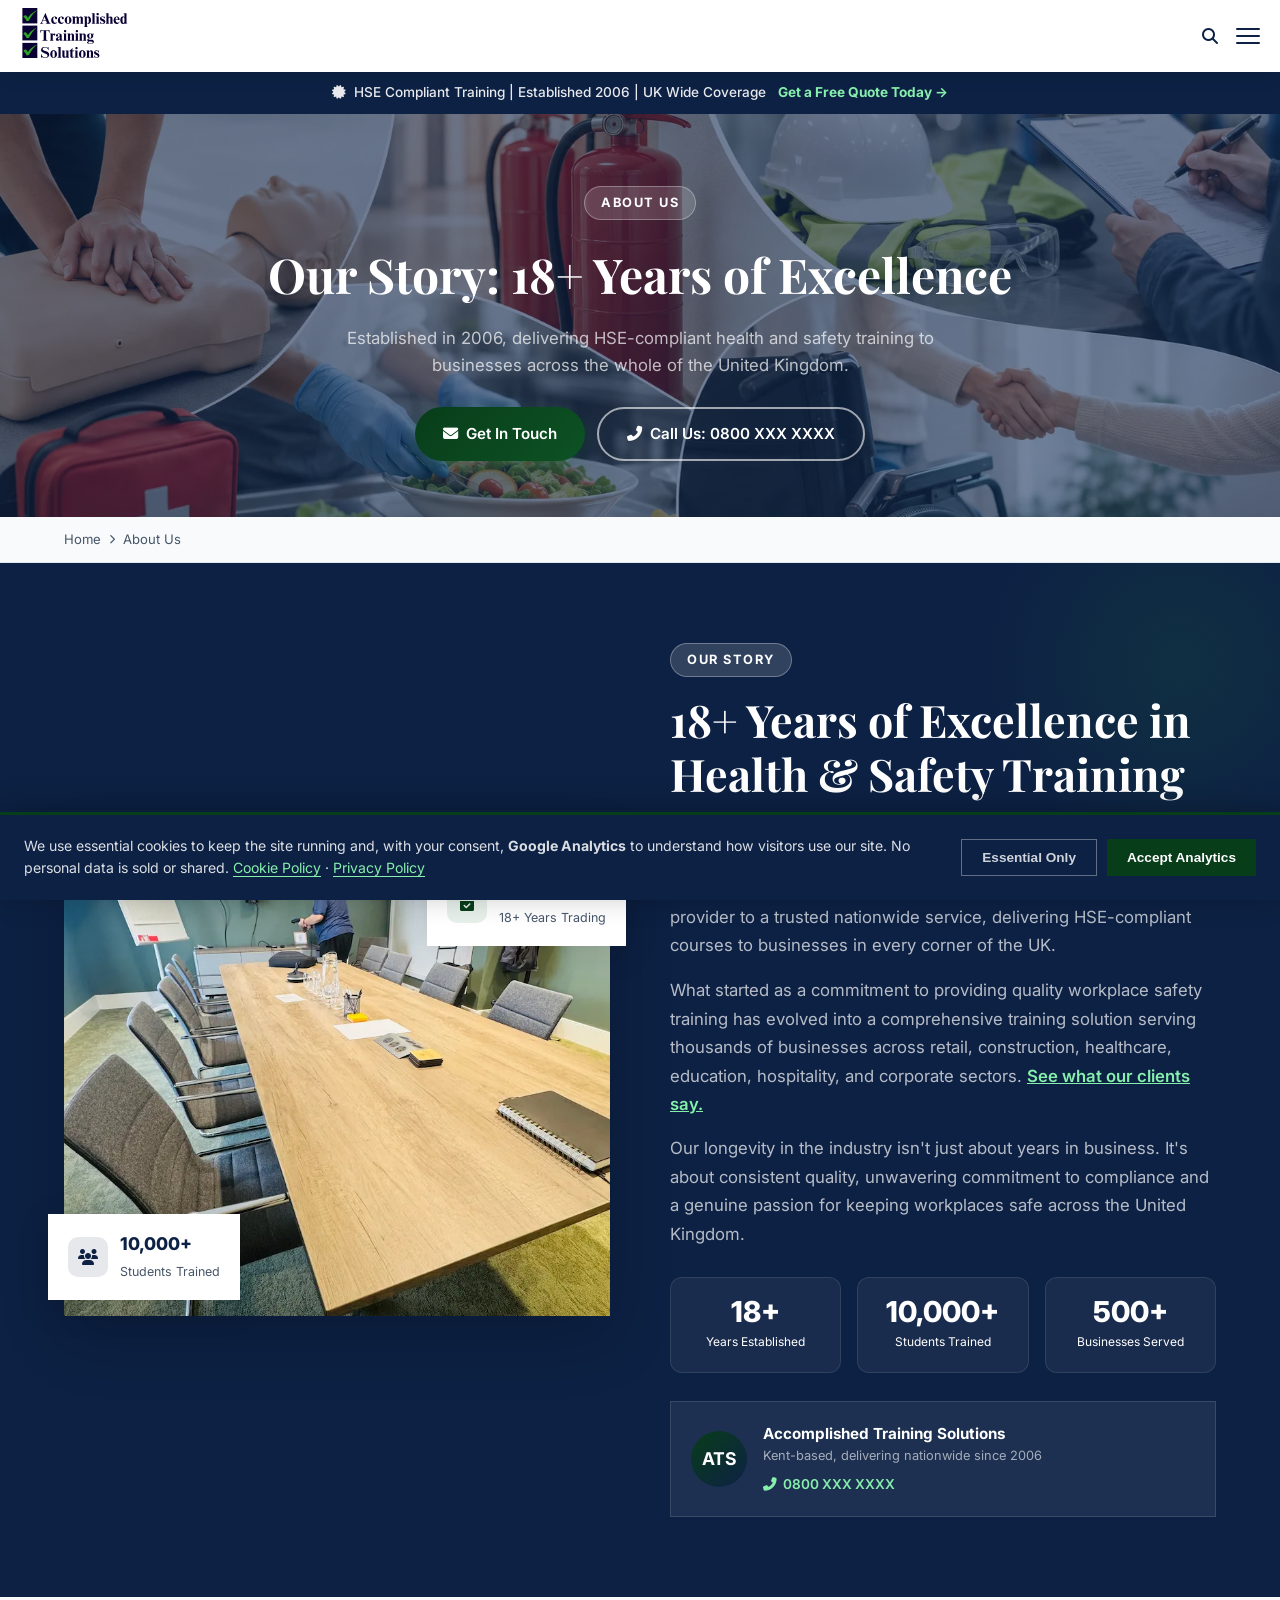
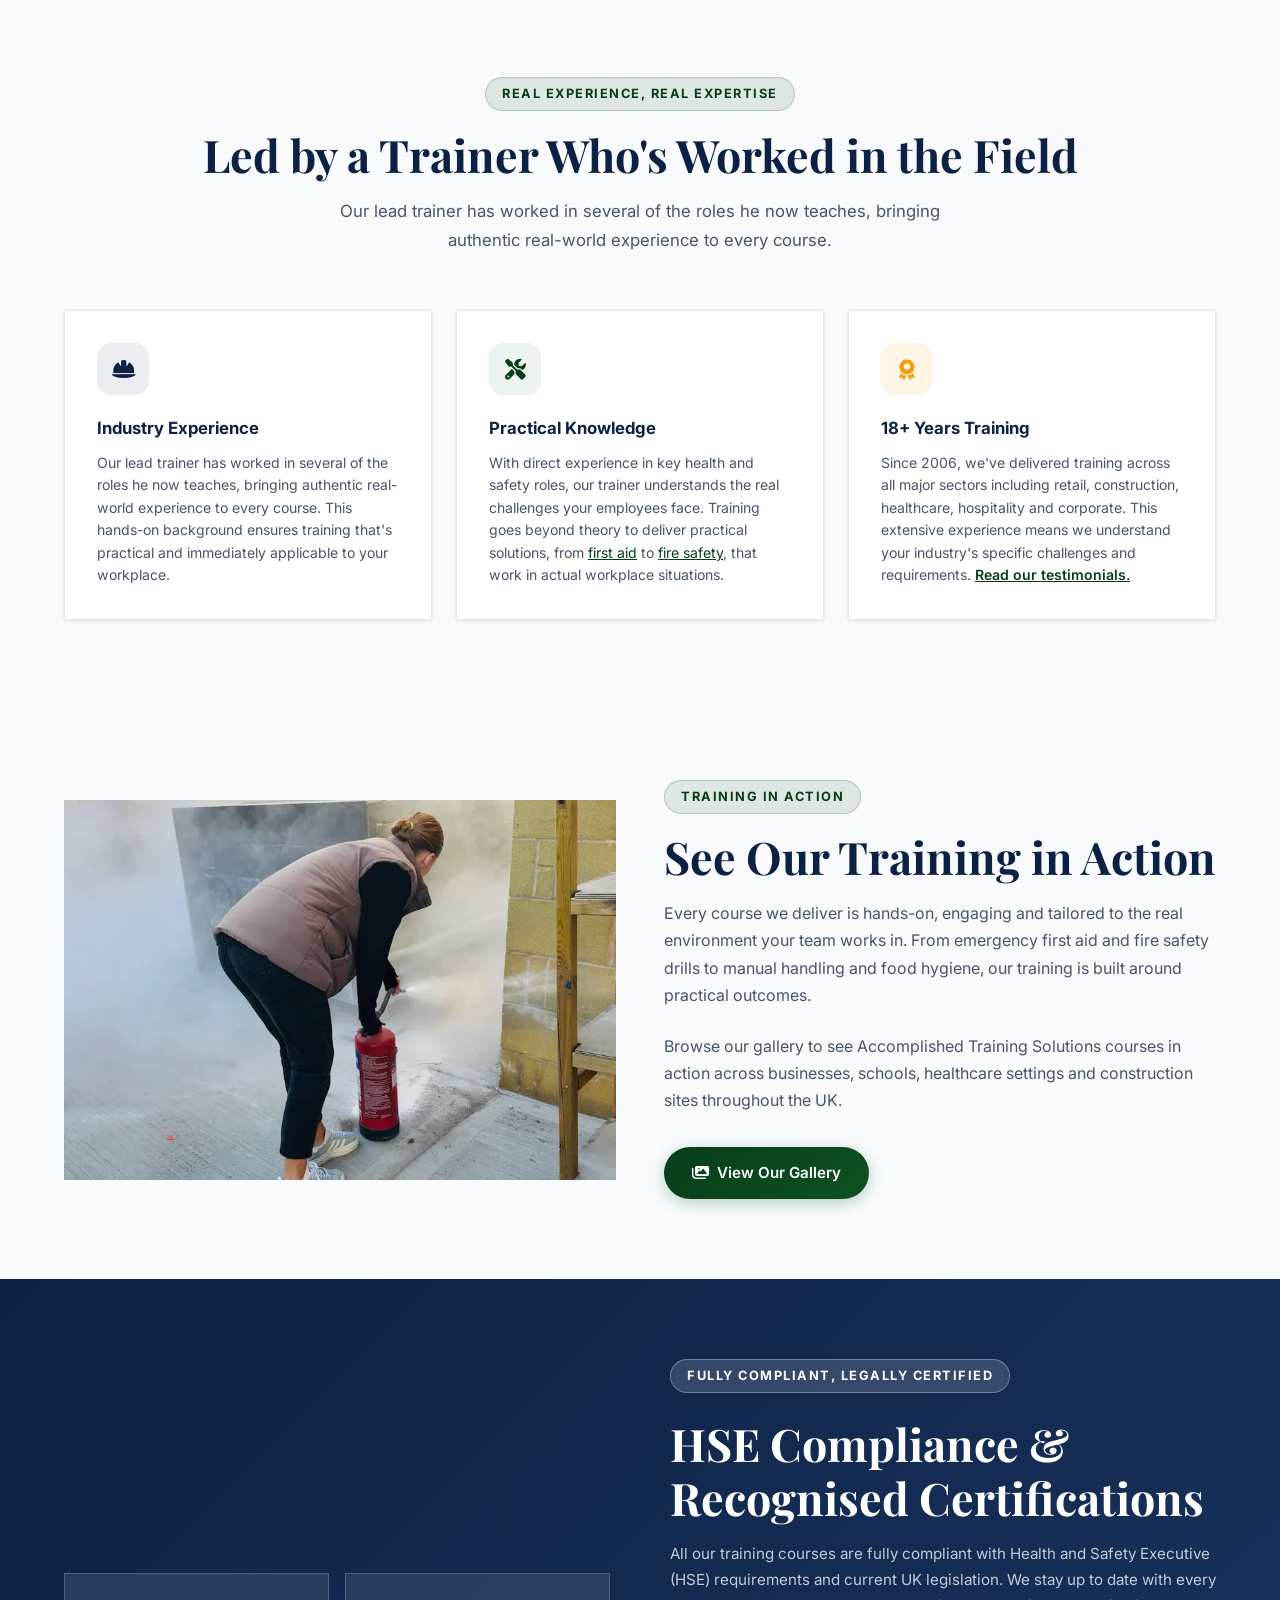
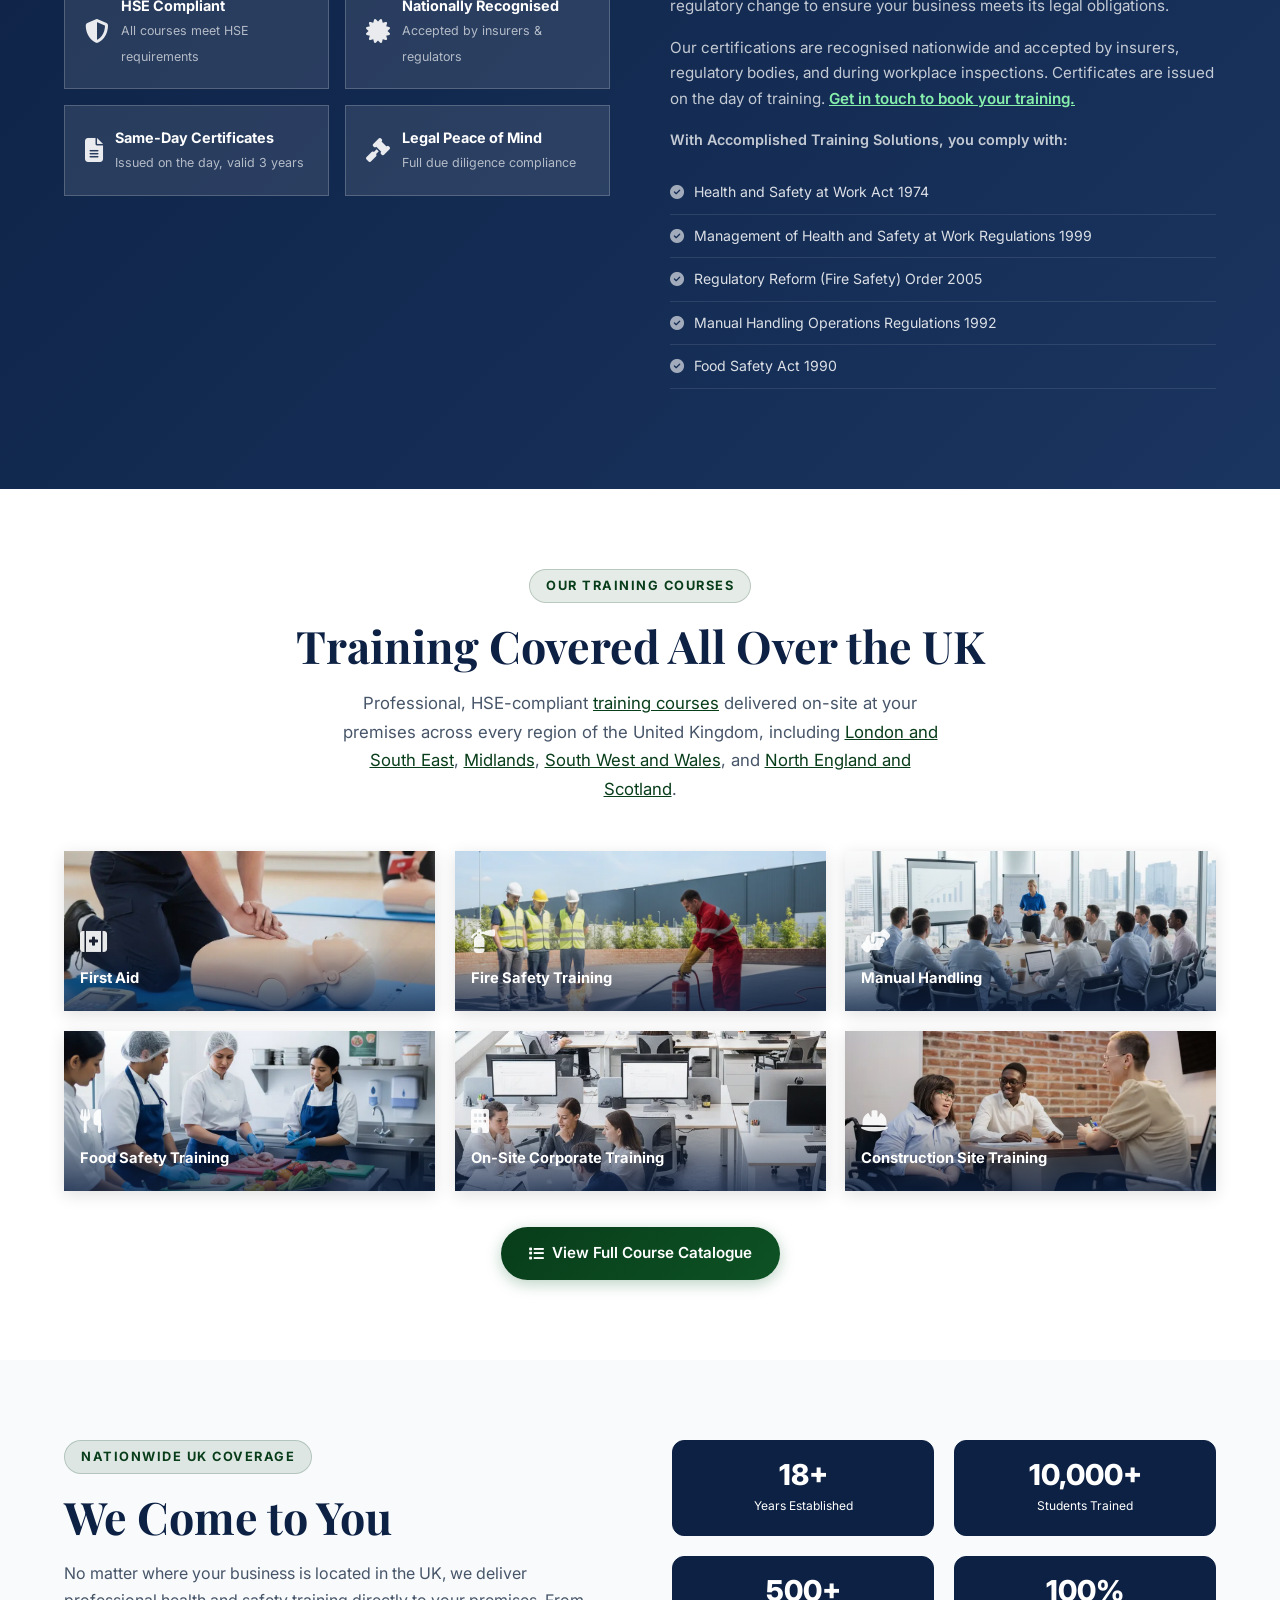
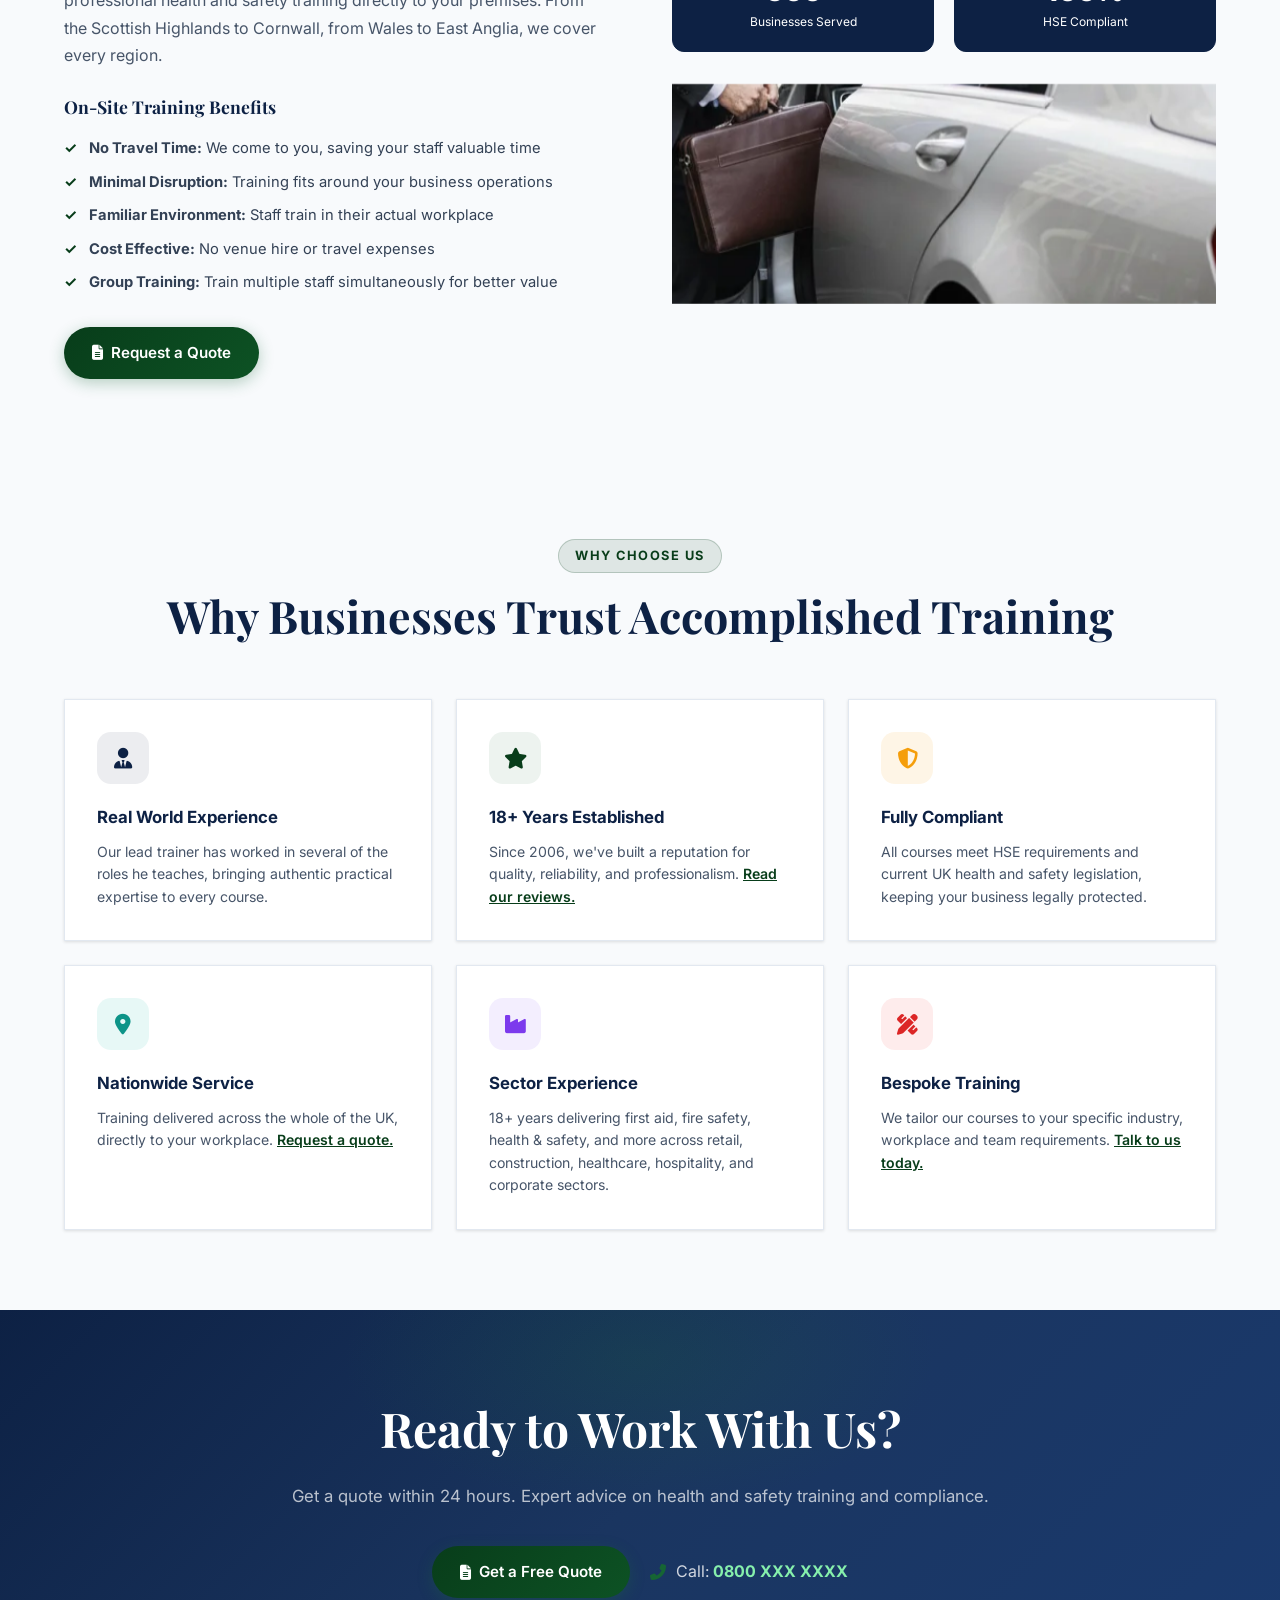
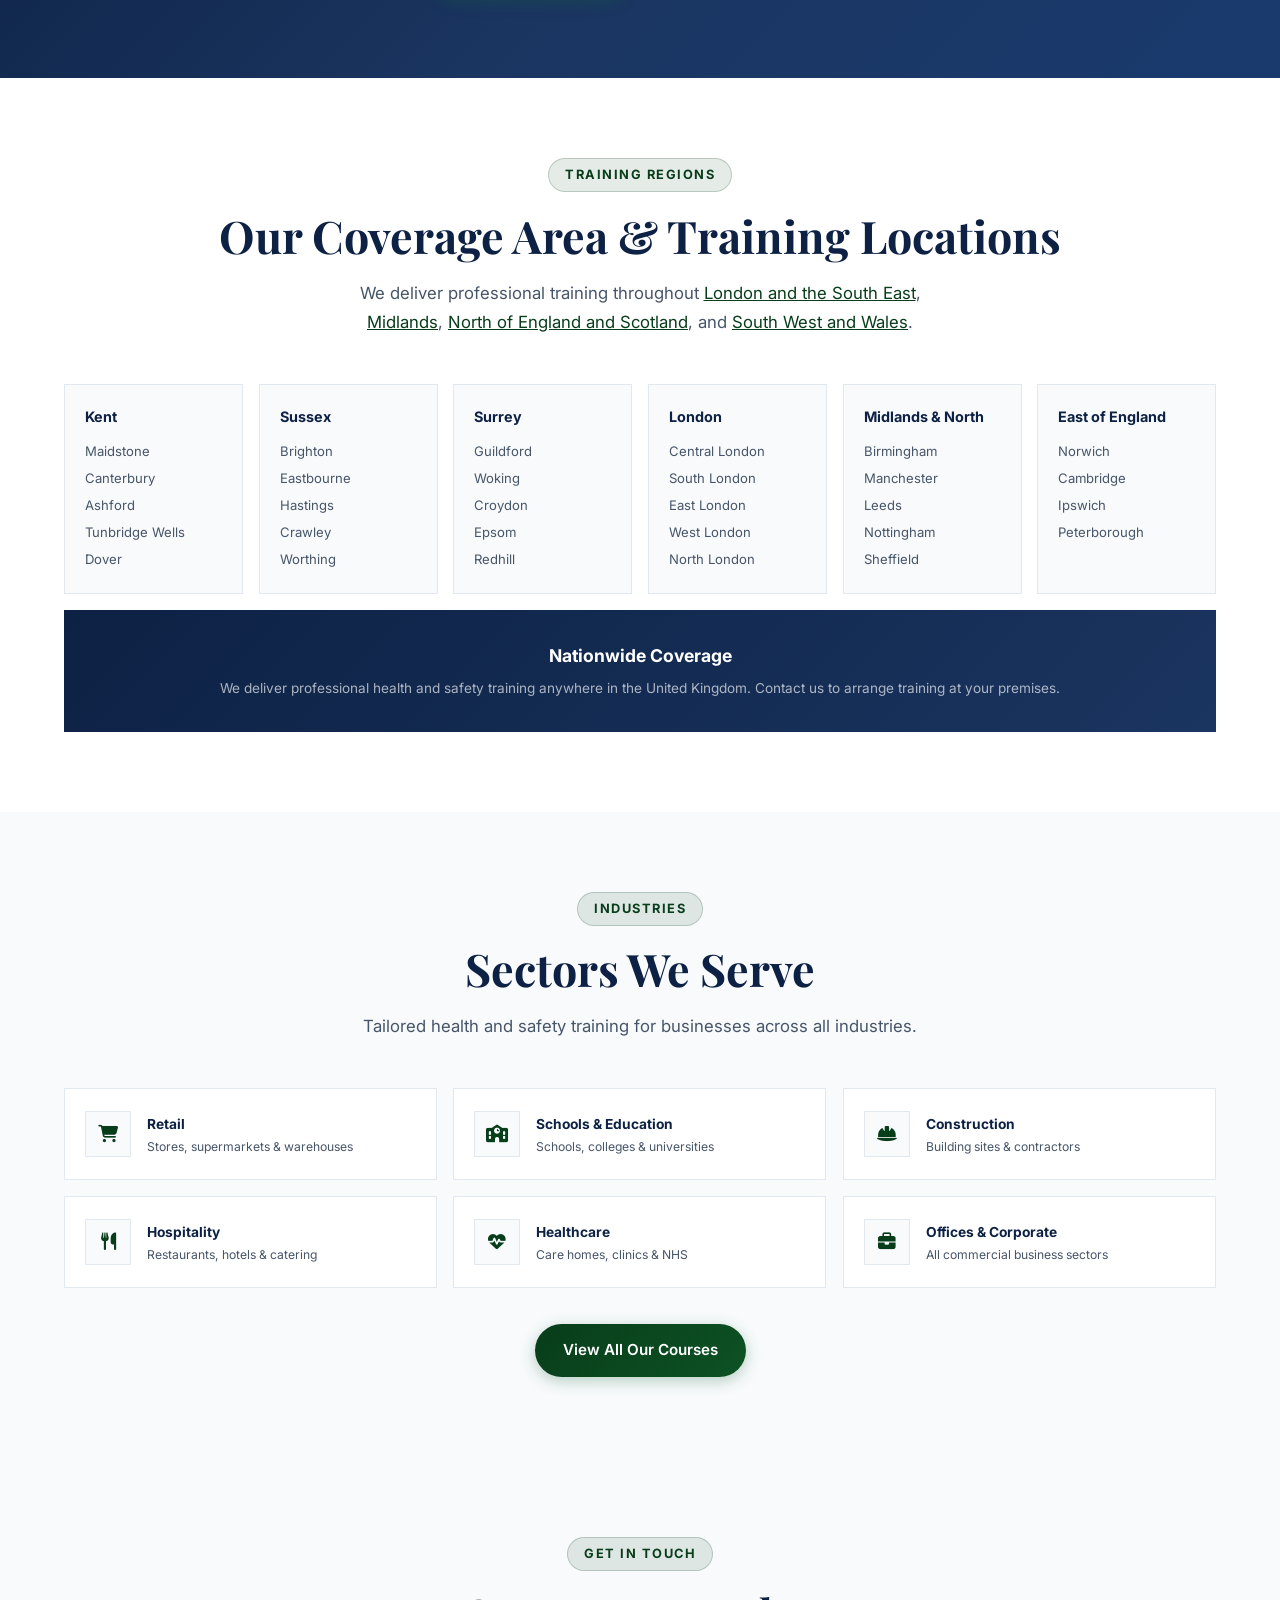
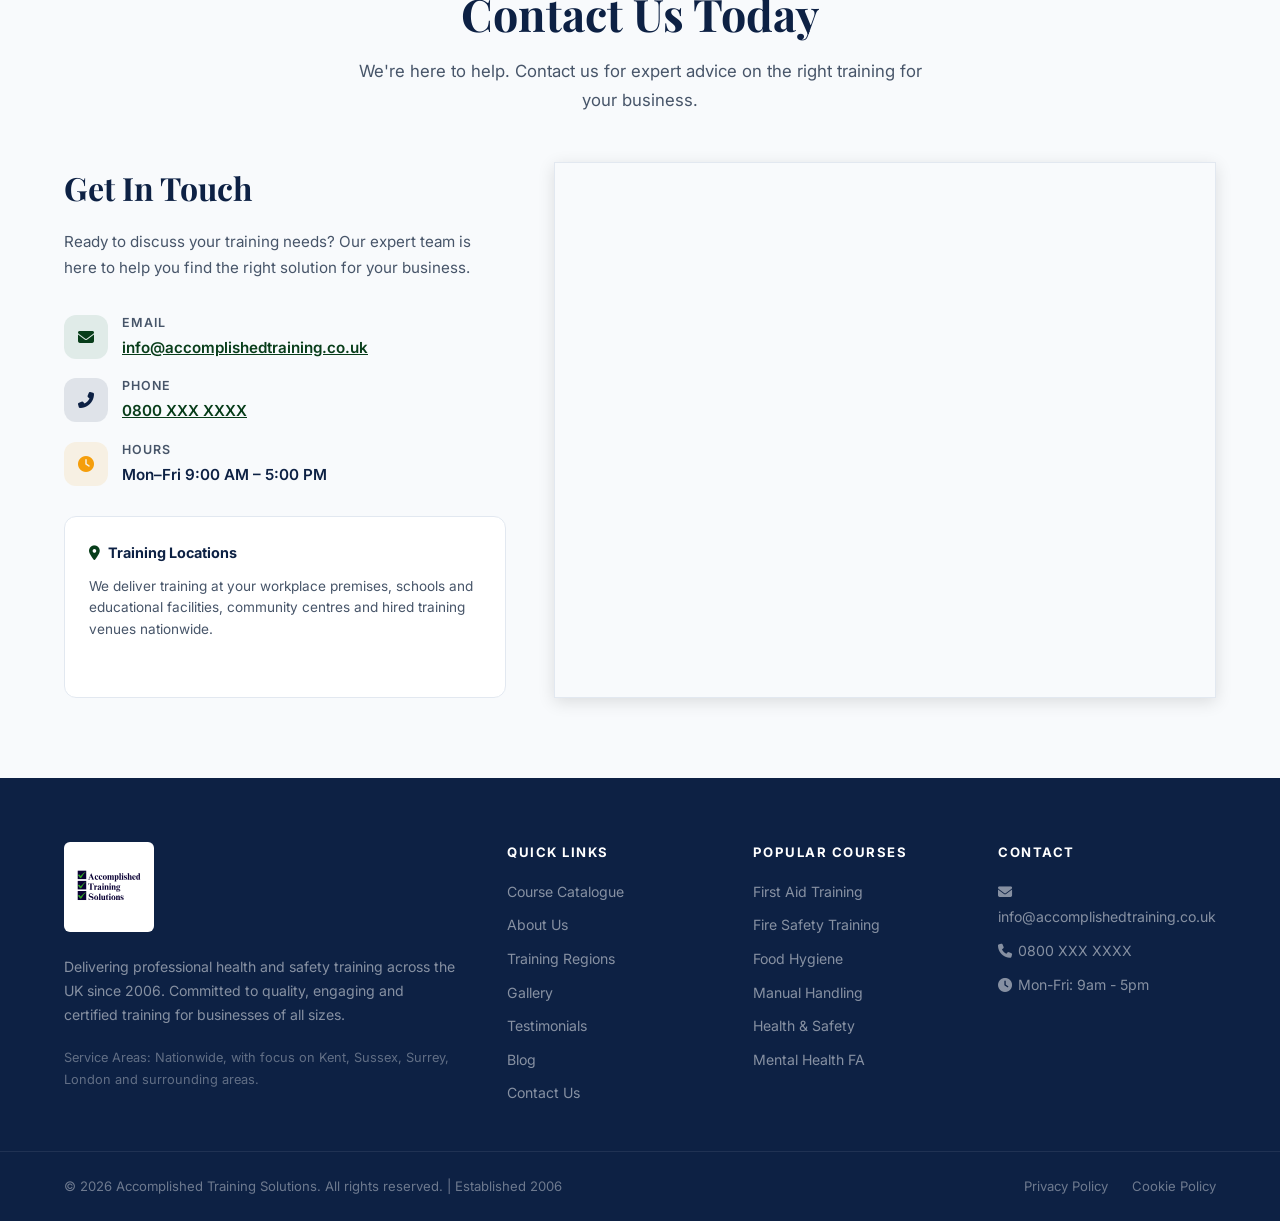
==== commit 3e837a6d: "Fix cookie banner, nav search, and tidy nav links - Move cookie banner CSS from legal.css to styles." ====
--- a/about.html
+++ b/about.html
@@ -15,7 +15,7 @@
 <!-- ANNOUNCEMENT BAR -->
 <div class="announcement-bar">
     <i class="fas fa-certificate"></i>&nbsp; HSE Compliant Training | Established 2006 | UK Wide Coverage
-    <a href="#contact">Get a Free Quote Today &rarr;</a>
+    <a href="contact.html">Get a Free Quote Today &rarr;</a>
 </div>
 
 <!-- NAVBAR -->
@@ -47,12 +47,11 @@
                         <a href="blog-first-aid-training.html"><i class="fas fa-heart"></i> Why First Aid Training is Crucial</a>
                     </div>
                 </li>
-                <li><a href="contact.html">Contact</a></li>
             </ul>
             <div class="navbar-divider"></div>
             <button class="search-btn" id="searchToggle"><i class="fas fa-search"></i></button>
             <a href="tel:0800XXXXXXX" class="navbar-phone"><i class="fas fa-phone-alt"></i> 0800 XXX XXXX</a>
-            <a href="#contact" class="btn-primary" style="padding:10px 20px;font-size:0.87rem;margin-left:16px;"><i class="fas fa-file-alt"></i> Free Quote</a>
+            <a href="contact.html" class="btn-primary" style="padding:10px 20px;font-size:0.87rem;margin-left:16px;"><i class="fas fa-file-alt"></i> Free Quote</a>
         </div>
         <div class="nav-mobile-right">
             <button class="search-btn search-btn-mobile" id="searchToggleMobile"><i class="fas fa-search"></i></button>
--- a/styles/styles.css
+++ b/styles/styles.css
@@ -554,4 +554,57 @@
     [data-reveal] { transition: none !important; opacity: 1 !important; transform: none !important; }
 }
 
+/* ─── Hero entrance — CSS animation (reliable on first load, hard refresh, and cached refresh) ─── */
+@keyframes ats-rise {
+    from { opacity: 0; transform: translateY(36px); }
+    to   { opacity: 1; transform: none; }
+}
+@keyframes ats-emerge {
+    from { opacity: 0; transform: translateY(14px); }
+    to   { opacity: 1; transform: none; }
+}
+/* Homepage hero — staggered sequence */
+.hero-badge   { animation: ats-emerge 0.8s cubic-bezier(0.22,1,0.36,1) 0.05s both; }
+.hero-title   { animation: ats-rise   1s   cubic-bezier(0.22,1,0.36,1) 0.15s both; }
+.hero-desc    { animation: ats-rise   1s   cubic-bezier(0.22,1,0.36,1) 0.3s  both; }
+.hero-tags    { animation: ats-rise   1s   cubic-bezier(0.22,1,0.36,1) 0.45s both; }
+.hero-actions { animation: ats-rise   1s   cubic-bezier(0.22,1,0.36,1) 0.55s both; }
+.hero-stats > *:nth-child(1) { animation: ats-emerge 0.9s cubic-bezier(0.22,1,0.36,1) 0.65s both; }
+.hero-stats > *:nth-child(2) { animation: ats-emerge 0.9s cubic-bezier(0.22,1,0.36,1) 0.73s both; }
+.hero-stats > *:nth-child(3) { animation: ats-emerge 0.9s cubic-bezier(0.22,1,0.36,1) 0.81s both; }
+/* Inner page heroes, blog listing, blog articles */
+.page-hero .section-tag,
+.blog-hero .section-tag  { animation: ats-emerge 0.7s cubic-bezier(0.22,1,0.36,1) 0.05s both; }
+.page-hero h1,
+.blog-hero h1,
+.article-hero h1         { animation: ats-rise   1s   cubic-bezier(0.22,1,0.36,1) 0.15s both; }
+.page-hero > .container > p { animation: ats-rise 1s  cubic-bezier(0.22,1,0.36,1) 0.3s  both; }
+@media (prefers-reduced-motion: reduce) {
+    .hero-badge, .hero-title, .hero-desc, .hero-tags, .hero-actions,
+    .hero-stats > *, .page-hero .section-tag, .blog-hero .section-tag,
+    .page-hero h1, .blog-hero h1, .article-hero h1,
+    .page-hero > .container > p { animation: none !important; }
+}
+
 html, body { max-width: 100%; overflow-x: hidden; }
+
+/* ── COOKIE CONSENT BANNER ── */
+.cookie-banner { position: fixed; bottom: 0; left: 0; right: 0; z-index: 9999; background: var(--navy); border-top: 3px solid var(--green); padding: 20px 24px; box-shadow: 0 -4px 30px rgba(0,0,0,0.25); animation: bannerSlideUp 0.4s ease; }
+@keyframes bannerSlideUp { from { transform: translateY(100%); opacity: 0; } to { transform: translateY(0); opacity: 1; } }
+.cookie-banner-inner { max-width: 1300px; margin: 0 auto; display: flex; align-items: center; gap: 32px; flex-wrap: wrap; }
+.cookie-banner-text { flex: 1; min-width: 260px; }
+.cookie-banner-text p { font-size: 0.88rem; color: rgba(255,255,255,0.85); line-height: 1.6; margin: 0; }
+.cookie-banner-text a { color: var(--green-pale); text-decoration: underline; text-underline-offset: 3px; }
+.cookie-banner-actions { display: flex; gap: 10px; flex-shrink: 0; flex-wrap: wrap; }
+.btn-cookie-decline { background: transparent; border: 1px solid rgba(255,255,255,0.35); color: rgba(255,255,255,0.8); padding: 10px 20px; font-size: 0.85rem; font-weight: 600; cursor: pointer; transition: all 0.2s; }
+.btn-cookie-decline:hover { border-color: white; color: white; }
+.btn-cookie-accept { background: var(--green); border: none; color: white; padding: 10px 20px; font-size: 0.85rem; font-weight: 700; cursor: pointer; transition: background 0.2s; }
+.btn-cookie-accept:hover { background: #166534; }
+@media (max-width: 640px) {
+    .cookie-banner { padding: 14px 16px; }
+    .cookie-banner-inner { flex-direction: column; align-items: flex-start; gap: 12px; }
+    .cookie-banner-text p { font-size: 0.82rem; }
+    .cookie-banner-actions { width: 100%; display: grid; grid-template-columns: 1fr 1fr; gap: 8px; }
+    .btn-cookie-decline, .btn-cookie-accept { padding: 9px 12px; font-size: 0.82rem; text-align: center; flex: 1; }
+}
+* { -webkit-tap-highlight-color: transparent; }
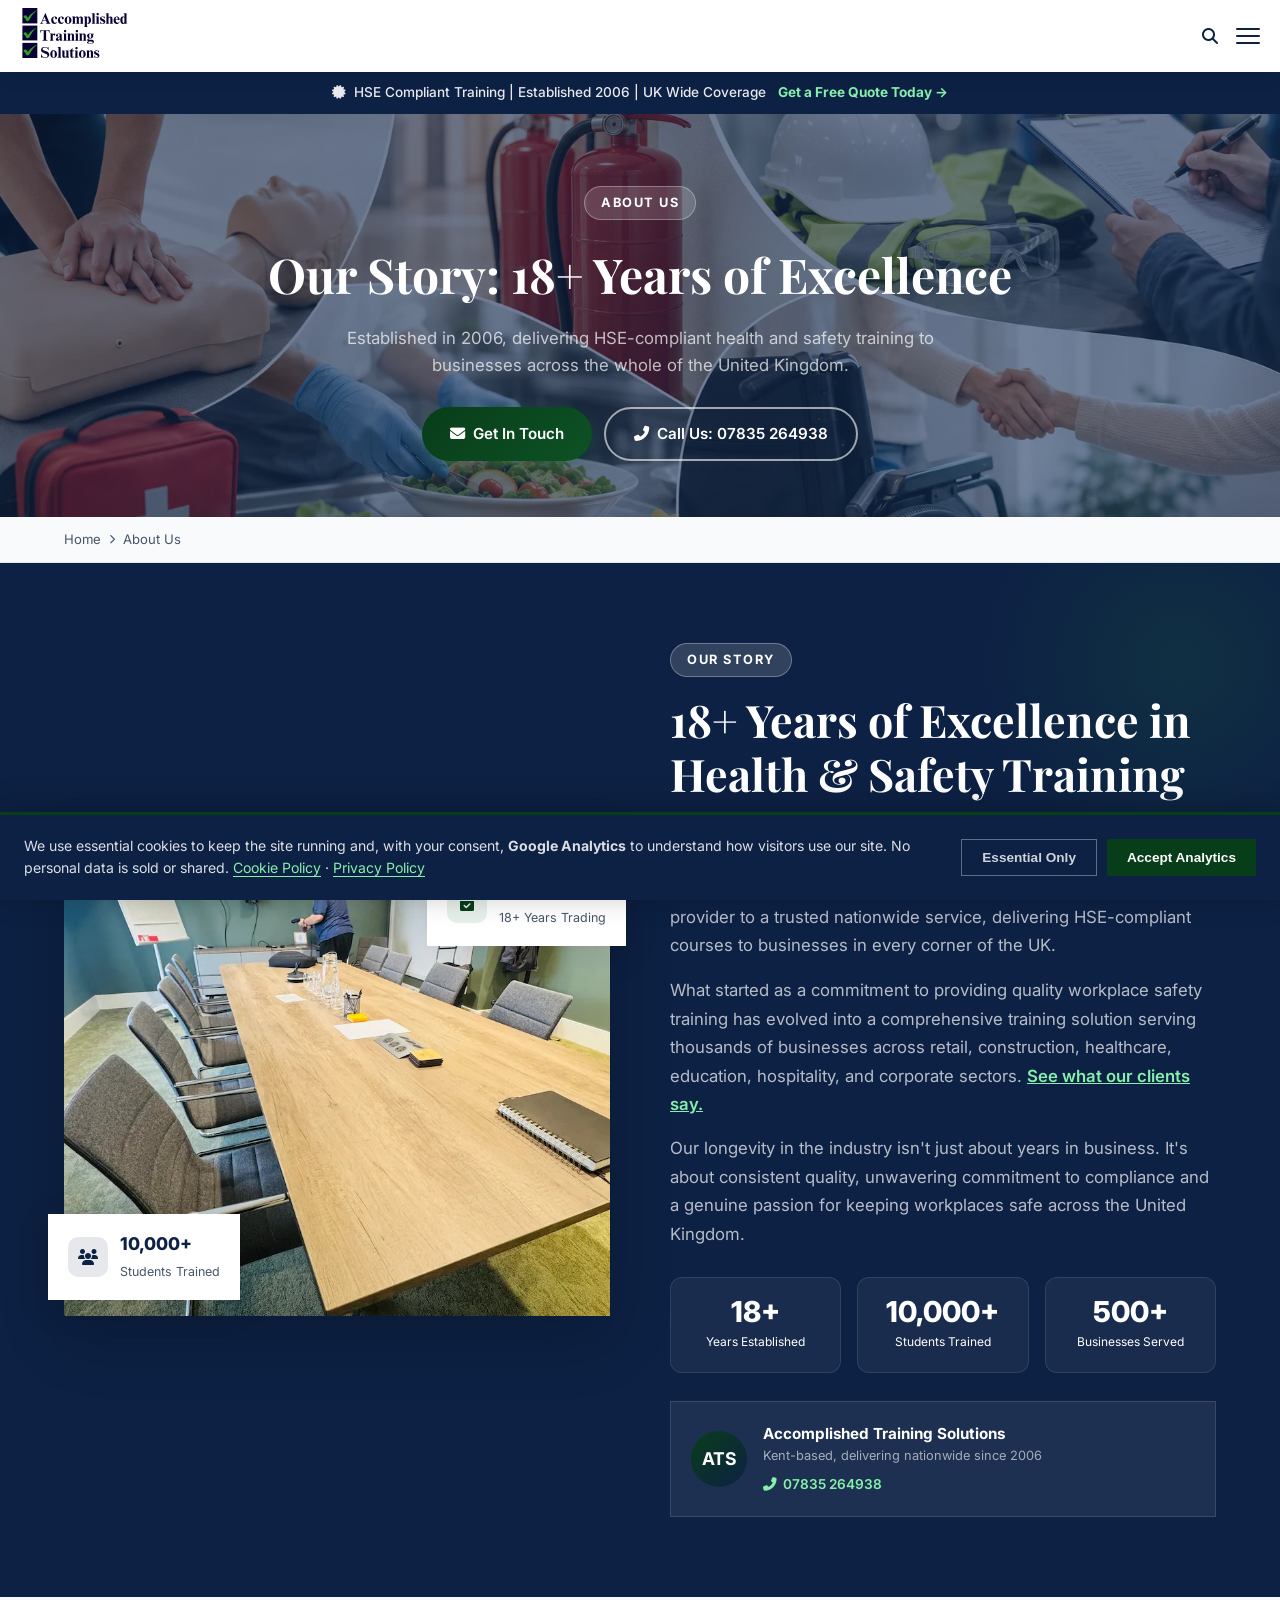
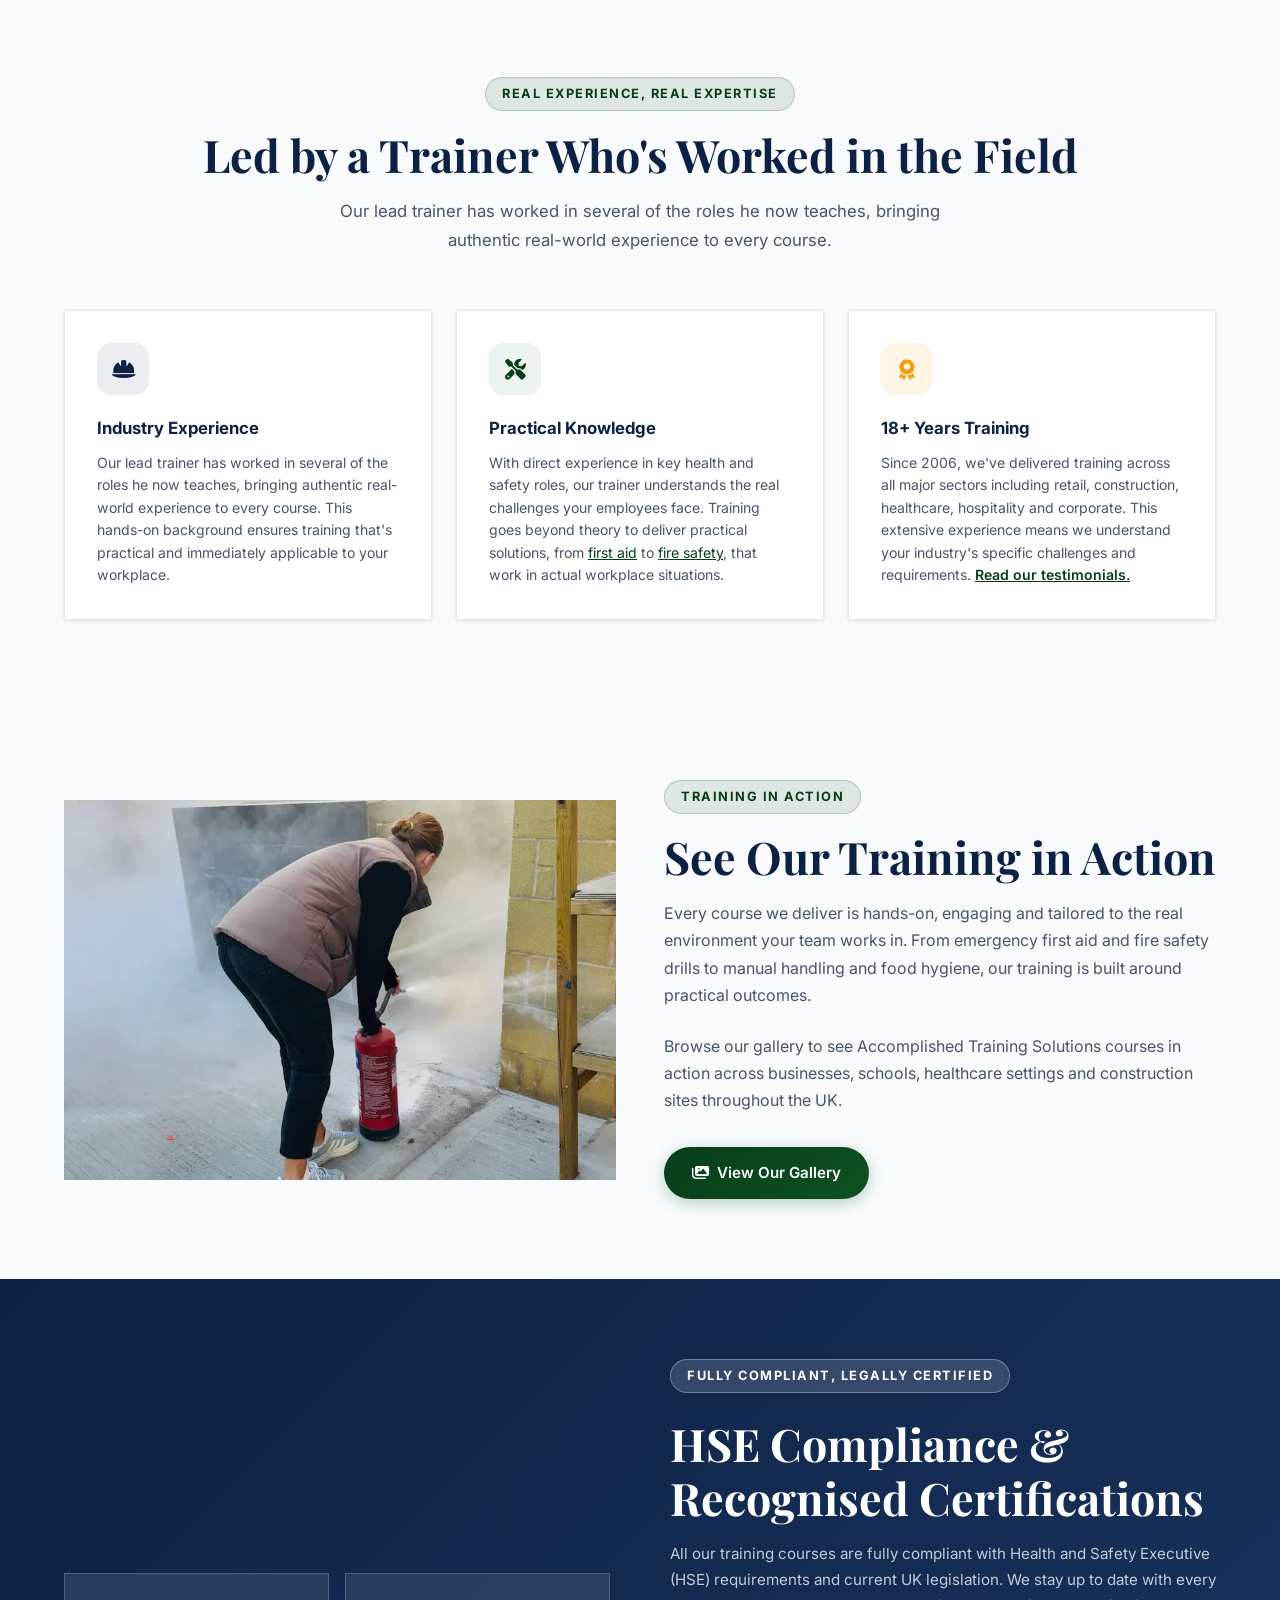
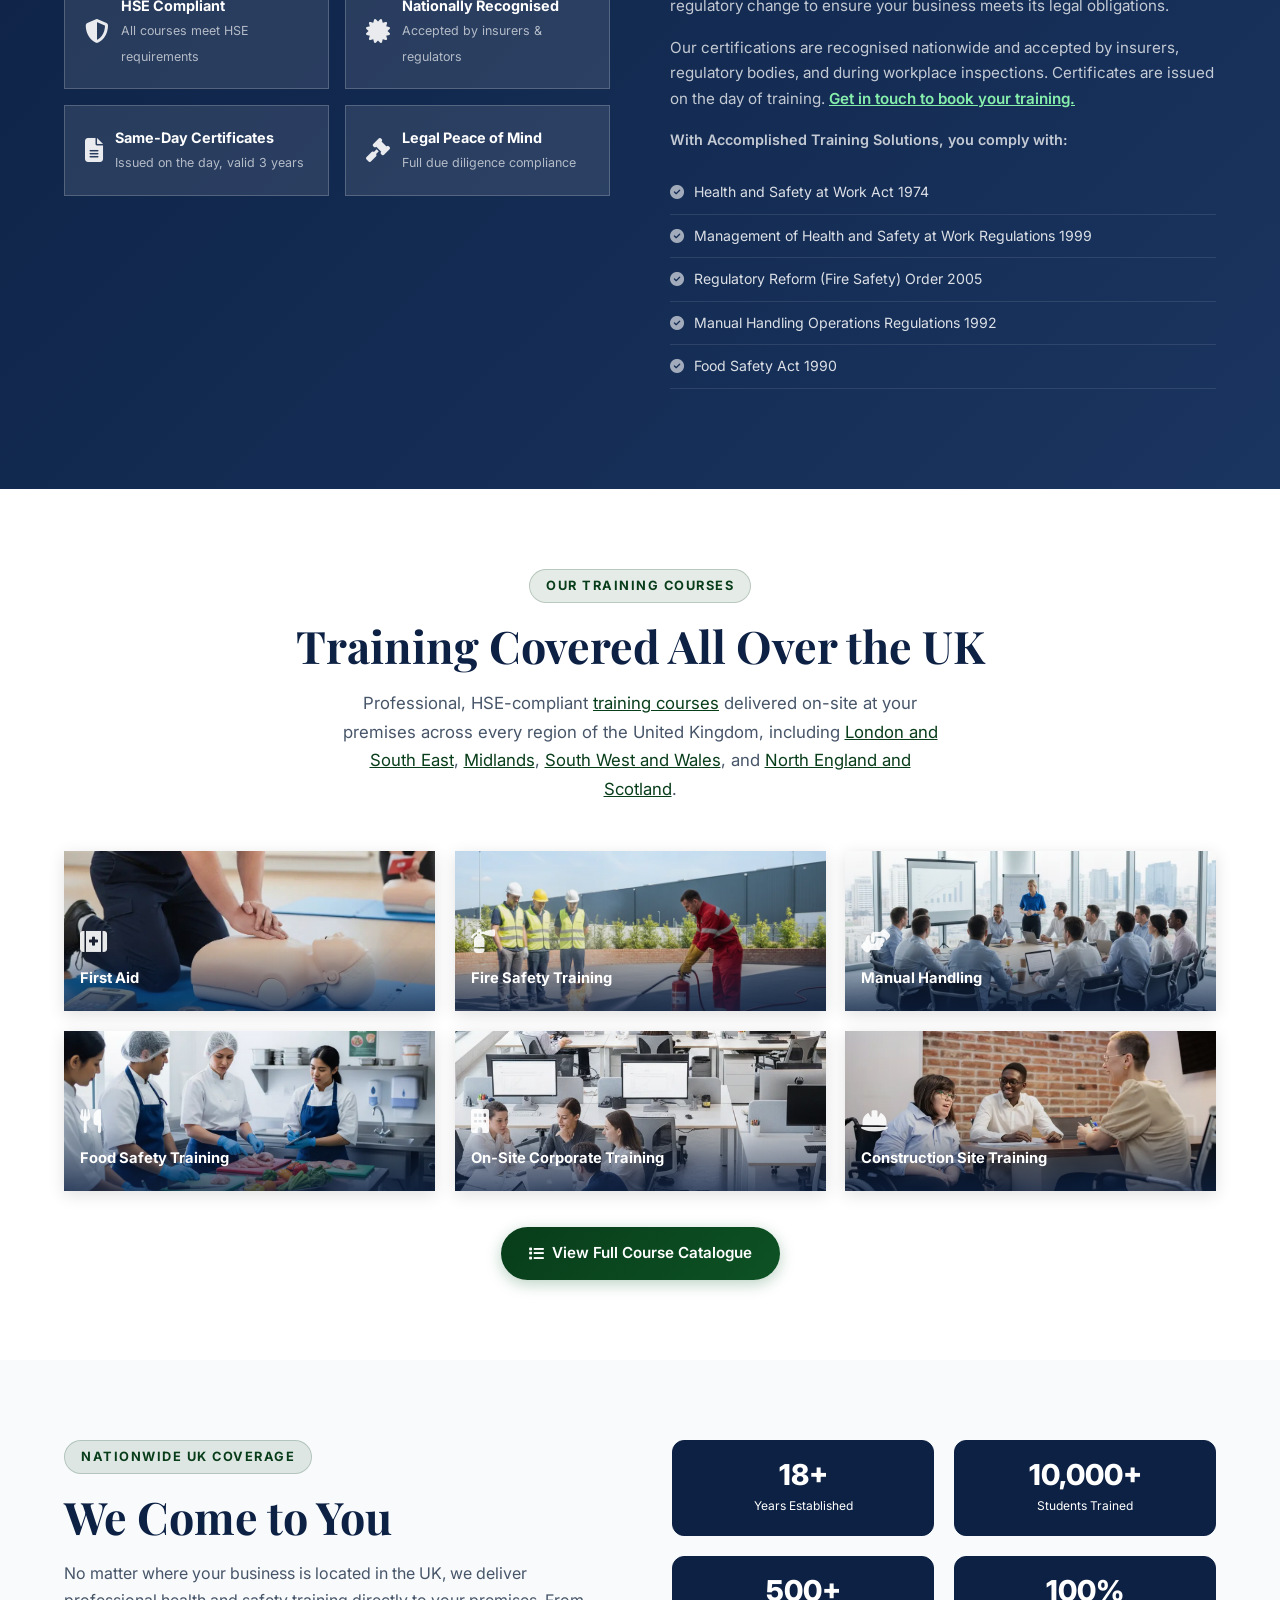
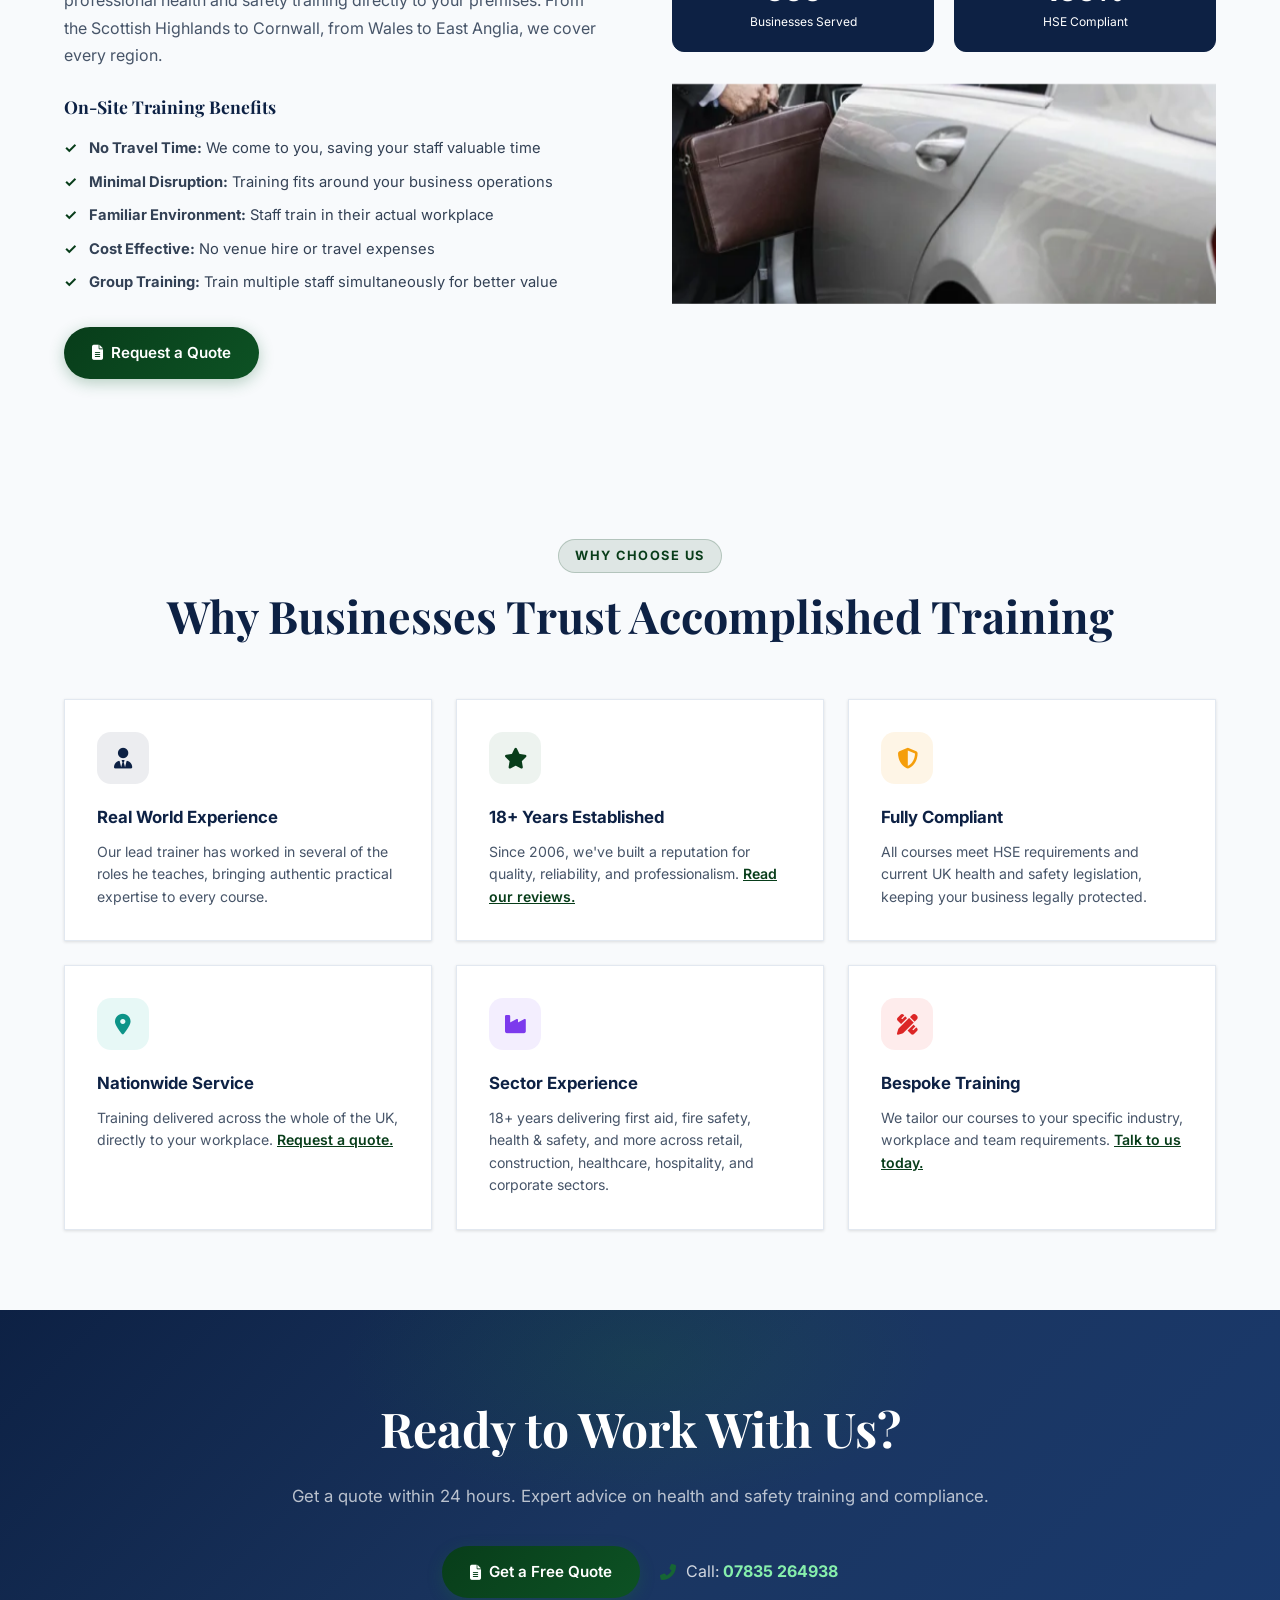
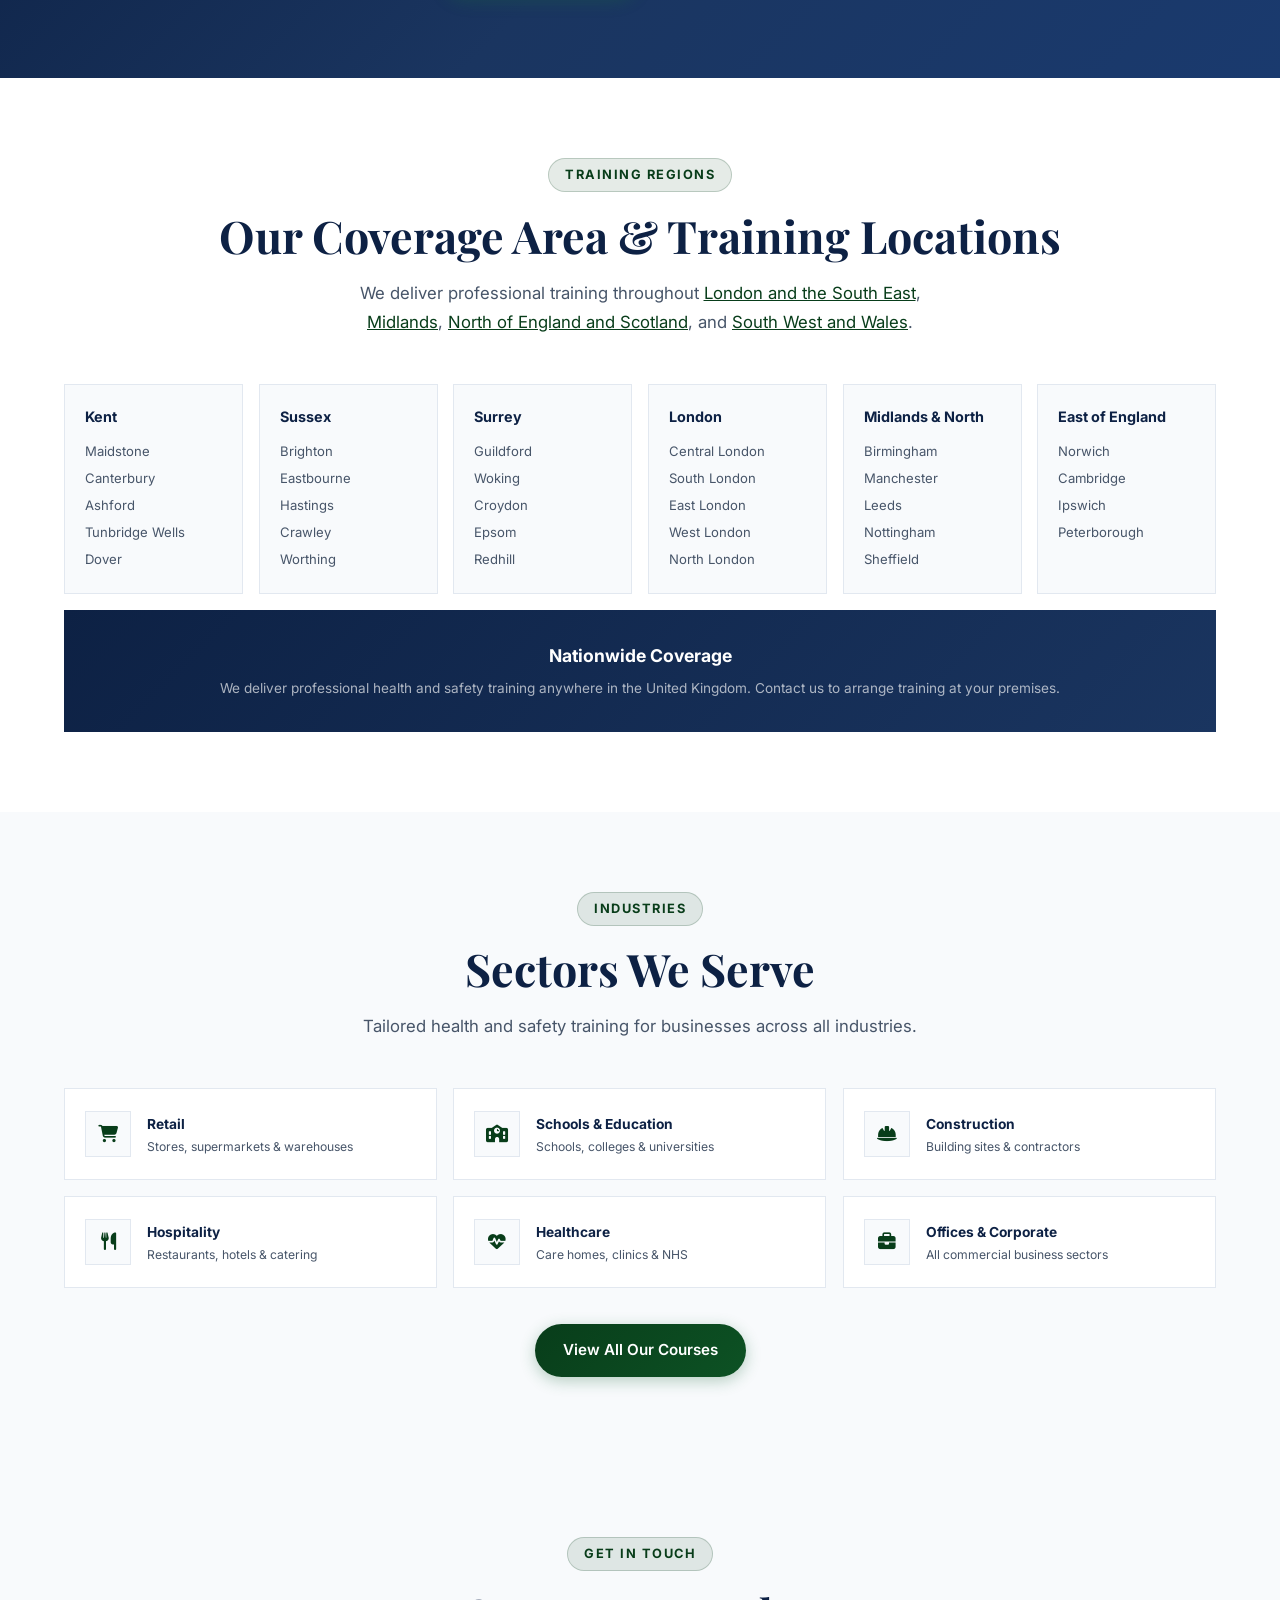
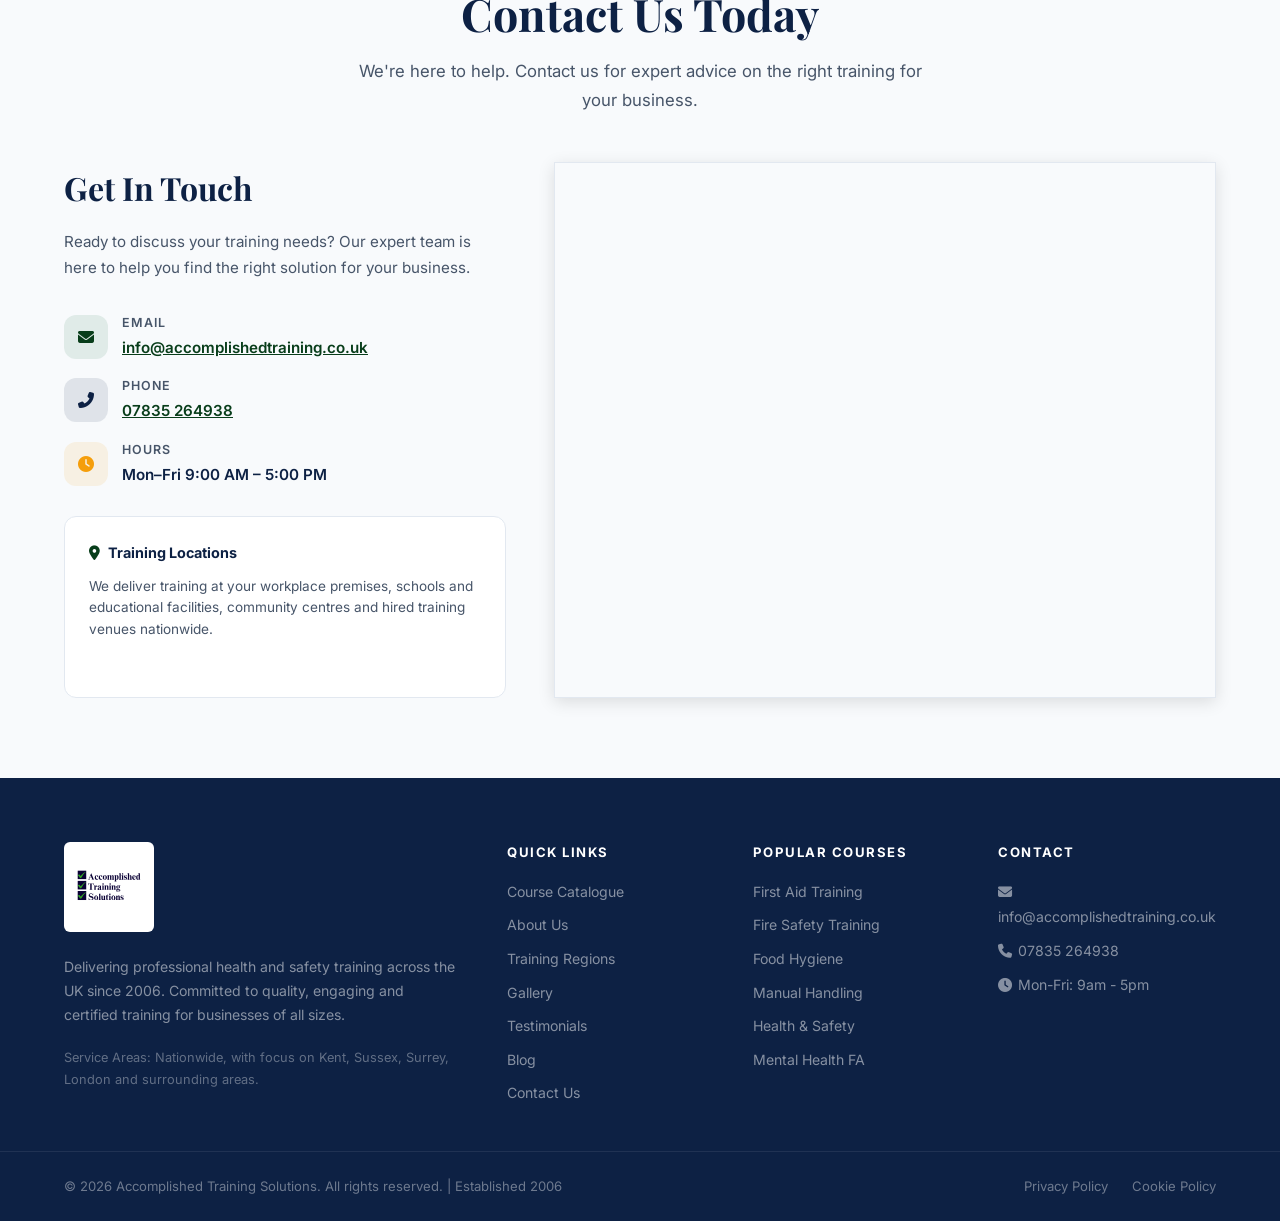
==== commit 8cbcb1c3: "updated phone number" ====
--- a/about.html
+++ b/about.html
@@ -50,7 +50,7 @@
             </ul>
             <div class="navbar-divider"></div>
             <button class="search-btn" id="searchToggle"><i class="fas fa-search"></i></button>
-            <a href="tel:0800XXXXXXX" class="navbar-phone"><i class="fas fa-phone-alt"></i> 0800 XXX XXXX</a>
+            <a href="tel:07835264938" class="navbar-phone"><i class="fas fa-phone-alt"></i> 07835 264938</a>
             <a href="contact.html" class="btn-primary" style="padding:10px 20px;font-size:0.87rem;margin-left:16px;"><i class="fas fa-file-alt"></i> Free Quote</a>
         </div>
         <div class="nav-mobile-right">
@@ -92,7 +92,7 @@
             </div>
         </div>
         <a href="contact.html">Contact</a>
-        <a href="tel:0800XXXXXXX" style="color:var(--green);font-weight:700;border-bottom:none;"><i class="fas fa-phone-alt"></i> 0800 XXX XXXX</a>
+        <a href="tel:07835264938" style="color:var(--green);font-weight:700;border-bottom:none;"><i class="fas fa-phone-alt"></i> 07835 264938</a>
     </div>
 </nav>
 
@@ -104,7 +104,7 @@
         <p>Established in 2006, delivering HSE-compliant health and safety training to businesses across the whole of the United Kingdom.</p>
         <div style="display:flex;flex-wrap:wrap;justify-content:center;gap:12px;margin-top:28px;">
             <a href="contact.html" class="btn-primary"><i class="fas fa-envelope"></i> Get In Touch</a>
-            <a href="tel:0800XXXXXXX" class="btn-secondary"><i class="fas fa-phone-alt"></i> Call Us: 0800 XXX XXXX</a>
+            <a href="tel:07835264938" class="btn-secondary"><i class="fas fa-phone-alt"></i> Call Us: 07835 264938</a>
         </div>
     </div>
 </section>
@@ -160,7 +160,7 @@
                     <div class="expert-info">
                         <h4>Accomplished Training Solutions</h4>
                         <p>Kent-based, delivering nationwide since 2006</p>
-                        <a href="tel:0800XXXXXXX"><i class="fas fa-phone-alt" style="margin-right:6px;"></i>0800 XXX XXXX</a>
+                        <a href="tel:07835264938"><i class="fas fa-phone-alt" style="margin-right:6px;"></i>07835 264938</a>
                     </div>
                 </div>
             </div>
@@ -421,7 +421,7 @@
                 <a href="contact.html" class="btn-primary"><i class="fas fa-file-alt"></i> Get a Free Quote</a>
                 <div class="cta-phone">
                     <i class="fas fa-phone-alt"></i>
-                    <span>Call: <a href="tel:0800XXXXXXX">0800 XXX XXXX</a></span>
+                    <span>Call: <a href="tel:07835264938">07835 264938</a></span>
                 </div>
             </div>
         </div>
@@ -492,7 +492,7 @@
                     </div>
                     <div class="contact-item">
                         <div class="contact-item-icon navy"><i class="fas fa-phone-alt"></i></div>
-                        <div class="contact-item-text"><strong>Phone</strong><span><a href="tel:0800XXXXXXX">0800 XXX XXXX</a></span></div>
+                        <div class="contact-item-text"><strong>Phone</strong><span><a href="tel:07835264938">07835 264938</a></span></div>
                     </div>
                     <div class="contact-item">
                         <div class="contact-item-icon gold"><i class="fas fa-clock"></i></div>
@@ -557,7 +557,7 @@
                     <h4>Contact</h4>
                     <ul>
                         <li><a href="mailto:info@accomplishedtraining.co.uk"><i class="fas fa-envelope" style="width:16px;"></i> info@accomplishedtraining.co.uk</a></li>
-                        <li><a href="tel:0800XXXXXXX"><i class="fas fa-phone" style="width:16px;"></i> 0800 XXX XXXX</a></li>
+                        <li><a href="tel:07835264938"><i class="fas fa-phone" style="width:16px;"></i> 07835 264938</a></li>
                         <li><a href="#"><i class="fas fa-clock" style="width:16px;"></i> Mon-Fri: 9am - 5pm</a></li>
                     </ul>
                 </div>
